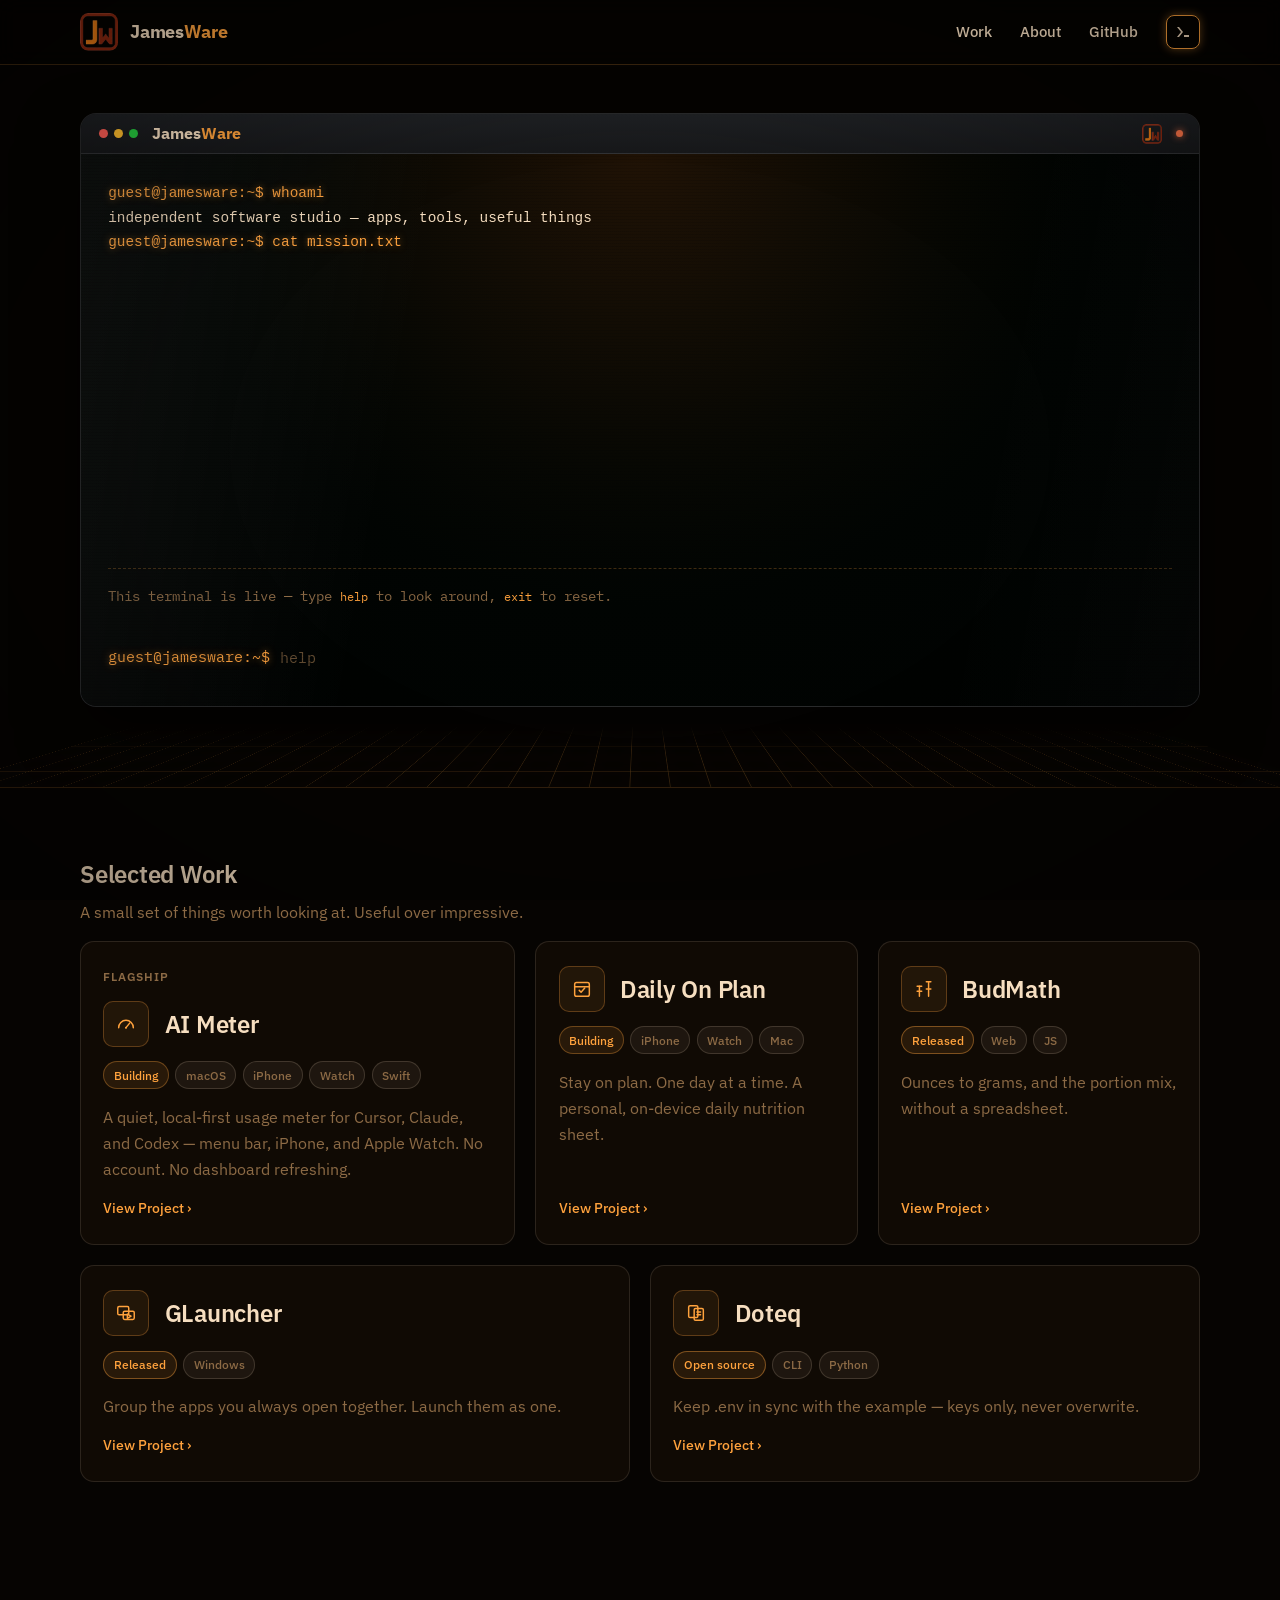
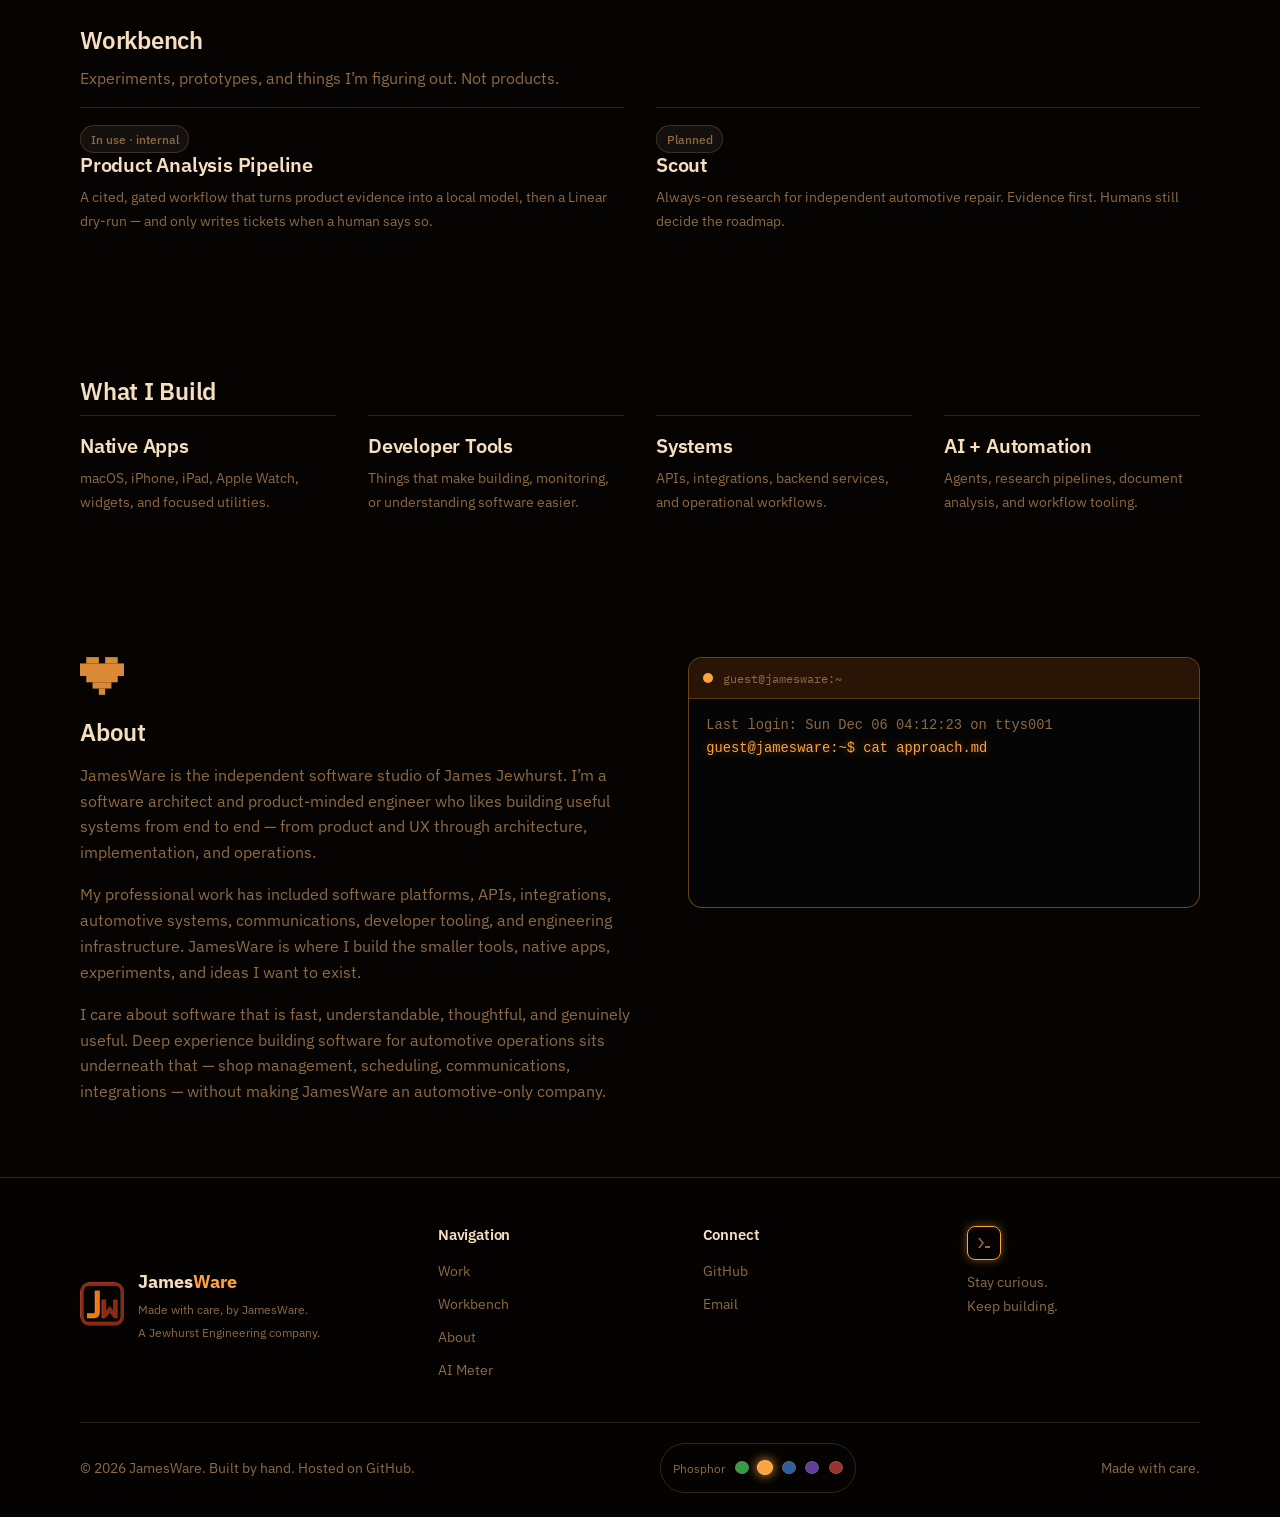
==== index.html @ 9ad5e679 "redesign" ====
<!DOCTYPE html>
<html lang="en" data-theme="green" data-asset-root="">
  <head>
    <meta charset="utf-8" />
    <meta name="viewport" content="width=device-width, initial-scale=1" />
    <title>JamesWare — Independent software. Apps, tools, and useful things.</title>
    <meta
      name="description"
      content="JamesWare is an independent software studio for native apps, developer tools, experiments, and software that solves real problems."
    />
    <script>
      (function () {
        var themes = ["green", "orange", "blue", "purple", "red"];
        var last = null;
        try {
          last = localStorage.getItem("jamesware-theme");
        } catch (e) {}
        var pool = themes.filter(function (name) {
          return name !== last;
        });
        var theme = pool[Math.floor(Math.random() * pool.length)];
        document.documentElement.setAttribute("data-theme", theme);
        try {
          localStorage.setItem("jamesware-theme", theme);
        } catch (e) {}
        window.jwSetLogos = function () {
          var activeTheme = document.documentElement.getAttribute("data-theme") || "green";
          var root = document.documentElement.getAttribute("data-asset-root") || "";
          if (root && root.charAt(root.length - 1) !== "/") root += "/";
          document.querySelectorAll("[data-logo]").forEach(function (el) {
            var src =
              root +
              "assets/brand/jamesware-" +
              el.getAttribute("data-logo") +
              "-" +
              activeTheme +
              ".png";
            el.querySelectorAll("img").forEach(function (img) {
              if (!img.dataset.fallbackBound) {
                img.dataset.fallbackBound = "true";
                img.addEventListener("error", function () {
                  img.style.visibility = "hidden";
                });
                img.addEventListener("load", function () {
                  img.style.visibility = "visible";
                });
              }
              if (!img.getAttribute("src")) img.src = src;
            });
          });
        };
      })();
    </script>
    <link rel="icon" href="favicon.svg" type="image/svg+xml" />
    <link rel="preconnect" href="https://fonts.googleapis.com" />
    <link rel="preconnect" href="https://fonts.gstatic.com" crossorigin />
    <link
      href="https://fonts.googleapis.com/css2?family=IBM+Plex+Sans:wght@400;500;600;700&family=IBM+Plex+Mono:wght@400;500;600&family=VT323&display=swap"
      rel="stylesheet"
    />
    <link rel="stylesheet" href="assets/styles.css" />
  </head>
  <body>
    <div class="vignette" aria-hidden="true"></div>

    <a class="skip" href="#main">Skip to content</a>

    <header class="site-header">
      <div class="wrap">
        <a class="brand" href="#top">
          <span class="logo-swap logo-swap--square" data-logo="square">
            <img class="logo-swap__a" alt="JamesWare" width="40" height="40" />
            <img class="logo-swap__b" alt="" width="40" height="40" />
          </span>
          <span class="wordmark">James<span class="accent">Ware</span></span>
        </a>
        <nav class="nav" aria-label="Primary">
          <a href="#projects">Work</a>
          <a href="#about">About</a>
          <!-- EDIT ME: replace with the real JamesWare GitHub org or user -->
          <a href="https://github.com/JewhurstEngineering">GitHub</a>
          <a class="prompt-btn" href="#projects" aria-label="Open work">
            <svg width="16" height="16" viewBox="0 0 16 16" fill="currentColor" aria-hidden="true">
              <path d="M2 3h2l4 5-4 5H2l4-5-4-5zm7 8h5v2H9v-2z" />
            </svg>
          </a>
        </nav>
      </div>
    </header>
    <script>
      jwSetLogos();
    </script>

    <main id="main">
      <section class="hero" id="top">
        <div class="floor-grid" aria-hidden="true"></div>
        <div class="wrap">
          <div class="shell" aria-label="JamesWare terminal">
            <div class="shell__bar">
              <span class="shell__dots" aria-hidden="true"></span>
              <h1 class="shell__title">James<span class="accent">Ware</span></h1>
              <span class="logo-swap logo-swap--bar" data-logo="square">
                <img class="logo-swap__a" alt="" width="20" height="20" />
                <img class="logo-swap__b" alt="" width="20" height="20" />
              </span>
              <span class="shell__led" aria-hidden="true"></span>
            </div>
            <div class="shell__screen">
              <div class="shell__intro" id="hero-intro">
                <pre class="shell__term" id="hero-term"><span class="term-line term-line--cmd">guest@jamesware:~$ whoami</span>
<span class="term-line term-line--out">independent software studio — apps, tools, useful things</span>
<span class="term-line term-line--cmd">guest@jamesware:~$ cat mission.txt</span>
<span class="term-line term-line--out">Useful over impressive. Ship the small thing that works.</span>
<span class="term-line term-line--cmd">guest@jamesware:~$ ls</span></pre>
                <div class="shell__ls" id="hero-ls">
                  <a class="shell__row" href="ai-meter/index.html">
                    <span class="shell__perm">drwxr-xr-x</span>
                    <span class="shell__name">ai-meter/</span>
                    <span class="shell__desc">local-first usage meter</span>
                  </a>
                  <a class="shell__row" href="daily-on-plan/index.html">
                    <span class="shell__perm">drwxr-xr-x</span>
                    <span class="shell__name">daily-on-plan/</span>
                    <span class="shell__desc">on-device nutrition sheet</span>
                  </a>
                  <a class="shell__row" href="budmath/index.html">
                    <span class="shell__perm">drwxr-xr-x</span>
                    <span class="shell__name">budmath/</span>
                    <span class="shell__desc">ounces to grams, portions</span>
                  </a>
                  <a class="shell__row" href="glauncher/index.html">
                    <span class="shell__perm">drwxr-xr-x</span>
                    <span class="shell__name">glauncher/</span>
                    <span class="shell__desc">windows group launcher</span>
                  </a>
                  <a class="shell__row" href="doteq/index.html">
                    <span class="shell__perm">drwxr-xr-x</span>
                    <span class="shell__name">doteq/</span>
                    <span class="shell__desc">.env sync for local dev</span>
                  </a>
                  <a class="shell__row" href="#about">
                    <span class="shell__perm">-rw-r--r--</span>
                    <span class="shell__name">about.md</span>
                    <span class="shell__desc">more about jamesware</span>
                  </a>
                  <!-- EDIT ME: real GitHub URL -->
                  <a class="shell__row" href="https://github.com/JewhurstEngineering">
                    <span class="shell__perm">lrwxrwxrwx</span>
                    <span class="shell__name">github</span>
                    <span class="shell__desc">source, follow along</span>
                  </a>
                </div>
              </div>
              <div class="shell__console" id="hero-console">
                <p class="shell__hint" id="hero-hint">
                  This terminal is live — type <code>help</code> to look around, <code>exit</code> to reset.
                </p>
                <div class="shell__output" id="hero-output" aria-live="polite"></div>
                <form class="shell__input-row" id="hero-form">
                  <label class="shell__prompt-tag" for="hero-input">guest@jamesware:~$</label>
                  <input
                    class="shell__input"
                    id="hero-input"
                    type="text"
                    autocomplete="off"
                    autocapitalize="off"
                    autocorrect="off"
                    spellcheck="false"
                    placeholder="help"
                    aria-label="JamesWare terminal command input"
                  />
                </form>
              </div>
            </div>
          </div>
        </div>
      </section>
      <script>
        jwSetLogos();
      </script>

      <section class="section" id="projects">
        <div class="wrap">
          <div class="section-head">
            <h2>Selected Work</h2>
          </div>
          <p class="lede">A small set of things worth looking at. Useful over impressive.</p>
          <div class="project-grid project-grid--featured">
            <article class="card card--flagship" data-path="~/work/ai-meter">
              <p class="card-kicker">Flagship</p>
              <div class="card-head">
                <div class="card-icon" aria-hidden="true">
                  <svg viewBox="0 0 24 24">
                    <path d="M4 16a8 8 0 1 1 16 0" />
                    <path d="M12 16l4-5" />
                    <circle cx="12" cy="16" r="1.1" fill="currentColor" />
                  </svg>
                </div>
                <h3>AI Meter</h3>
              </div>
              <div class="card-meta">
                <span class="status status--building">Building</span>
                <span class="badge">macOS</span>
                <span class="badge">iPhone</span>
                <span class="badge">Watch</span>
                <span class="badge">Swift</span>
              </div>
              <p>
                A quiet, local-first usage meter for Cursor, Claude, and Codex — menu bar, iPhone,
                and Apple Watch. No account. No dashboard refreshing.
              </p>
              <a class="more" href="ai-meter/index.html">View Project <span aria-hidden="true">›</span></a>
            </article>
            <article class="card" data-path="~/work/daily-on-plan">
              <div class="card-head">
                <div class="card-icon" aria-hidden="true">
                  <svg viewBox="0 0 24 24">
                    <rect x="4" y="5" width="16" height="15" rx="2" />
                    <path d="M4 9.5h16" />
                    <path d="M9 13.5l2 2 4-4.5" />
                  </svg>
                </div>
                <h3>Daily On Plan</h3>
              </div>
              <div class="card-meta">
                <span class="status status--building">Building</span>
                <span class="badge">iPhone</span>
                <span class="badge">Watch</span>
                <span class="badge">Mac</span>
              </div>
              <p>Stay on plan. One day at a time. A personal, on-device daily nutrition sheet.</p>
              <a class="more" href="daily-on-plan/index.html">View Project <span aria-hidden="true">›</span></a>
            </article>
            <article class="card" data-path="~/work/budmath">
              <div class="card-head">
                <div class="card-icon" aria-hidden="true">
                  <svg viewBox="0 0 24 24">
                    <path d="M7 20V9M17 20V4" />
                    <path d="M4.5 9h5M14.5 4h5" />
                    <path d="M4.5 14.5h5M14.5 12h5" />
                  </svg>
                </div>
                <h3>BudMath</h3>
              </div>
              <div class="card-meta">
                <span class="status status--released">Released</span>
                <span class="badge">Web</span>
                <span class="badge">JS</span>
              </div>
              <p>Ounces to grams, and the portion mix, without a spreadsheet.</p>
              <a class="more" href="budmath/index.html">View Project <span aria-hidden="true">›</span></a>
            </article>
          </div>
          <div class="project-grid project-grid--support">
            <article class="card" data-path="~/work/glauncher">
              <div class="card-head">
                <div class="card-icon" aria-hidden="true">
                  <svg viewBox="0 0 24 24">
                    <rect x="3" y="5" width="12" height="9" rx="1.5" />
                    <rect x="9" y="10" width="12" height="9" rx="1.5" />
                    <path d="M13.5 13.2l4 2.3-4 2.3z" />
                  </svg>
                </div>
                <h3>GLauncher</h3>
              </div>
              <div class="card-meta">
                <span class="status status--released">Released</span>
                <span class="badge">Windows</span>
              </div>
              <p>Group the apps you always open together. Launch them as one.</p>
              <a class="more" href="glauncher/index.html">View Project <span aria-hidden="true">›</span></a>
            </article>
            <article class="card" data-path="~/work/doteq">
              <div class="card-head">
                <div class="card-icon" aria-hidden="true">
                  <svg viewBox="0 0 24 24">
                    <rect x="4" y="4" width="10" height="13" rx="1.5" />
                    <rect x="10" y="7" width="10" height="13" rx="1.5" />
                    <path d="M13 11h4M13 14h4" />
                  </svg>
                </div>
                <h3>Doteq</h3>
              </div>
              <div class="card-meta">
                <span class="status status--opensource">Open source</span>
                <span class="badge">CLI</span>
                <span class="badge">Python</span>
              </div>
              <p>Keep .env in sync with the example — keys only, never overwrite.</p>
              <a class="more" href="doteq/index.html">View Project <span aria-hidden="true">›</span></a>
            </article>
          </div>
        </div>
      </section>

      <section class="section" id="workbench">
        <div class="wrap">
          <div class="section-head">
            <h2>Workbench</h2>
          </div>
          <p class="lede">Experiments, prototypes, and things I’m figuring out. Not products.</p>
          <div class="workbench-grid">
            <article class="quiet-card">
              <div class="card-meta">
                <span class="status status--internal">In use · internal</span>
              </div>
              <h3>Product Analysis Pipeline</h3>
              <p>
                A cited, gated workflow that turns product evidence into a local model, then a
                Linear dry-run — and only writes tickets when a human says so.
              </p>
            </article>
            <article class="quiet-card">
              <div class="card-meta">
                <span class="status status--planned">Planned</span>
              </div>
              <h3>Scout</h3>
              <p>
                Always-on research for independent automotive repair. Evidence first. Humans still
                decide the roadmap.
              </p>
            </article>
          </div>
        </div>
      </section>

      <section class="section" id="build">
        <div class="wrap">
          <div class="section-head">
            <h2>What I Build</h2>
          </div>
          <div class="build-grid">
            <article class="quiet-card">
              <h3>Native Apps</h3>
              <p>macOS, iPhone, iPad, Apple Watch, widgets, and focused utilities.</p>
            </article>
            <article class="quiet-card">
              <h3>Developer Tools</h3>
              <p>Things that make building, monitoring, or understanding software easier.</p>
            </article>
            <article class="quiet-card">
              <h3>Systems</h3>
              <p>APIs, integrations, backend services, and operational workflows.</p>
            </article>
            <article class="quiet-card">
              <h3>AI + Automation</h3>
              <p>Agents, research pipelines, document analysis, and workflow tooling.</p>
            </article>
          </div>
        </div>
      </section>

      <section class="section" id="about">
        <div class="wrap about-block">
          <div class="about-prose">
            <div class="pixel-heart" aria-hidden="true">
              <svg viewBox="0 0 7 6">
                <rect x="1" y="0" width="2" height="1" />
                <rect x="4" y="0" width="2" height="1" />
                <rect x="0" y="1" width="7" height="2" />
                <rect x="1" y="3" width="5" height="1" />
                <rect x="2" y="4" width="3" height="1" />
                <rect x="3" y="5" width="1" height="1" />
              </svg>
            </div>
            <h2>About</h2>
            <p>
              JamesWare is the independent software studio of James Jewhurst. I’m a software
              architect and product-minded engineer who likes building useful systems from end to
              end — from product and UX through architecture, implementation, and operations.
            </p>
            <p>
              My professional work has included software platforms, APIs, integrations, automotive
              systems, communications, developer tooling, and engineering infrastructure. JamesWare
              is where I build the smaller tools, native apps, experiments, and ideas I want to
              exist.
            </p>
            <p>
              I care about software that is fast, understandable, thoughtful, and genuinely useful.
              Deep experience building software for automotive operations sits underneath that —
              shop management, scheduling, communications, integrations — without making JamesWare
              an automotive-only company.
            </p>
          </div>
          <div class="term-window" aria-label="JamesWare terminal">
            <div class="term-window__bar">
              <span class="term-dot" aria-hidden="true"></span>
              <span>guest@jamesware:~</span>
            </div>
            <pre id="care-term">$ cat approach.md
Useful over impressive.
Ship the small thing that works.
$ background
Software architecture, automotive
systems, developer tooling, APIs.
$ </pre>
          </div>
        </div>
      </section>
    </main>

    <footer class="site-footer" id="contact">
      <div class="wrap">
        <div class="footer-grid">
          <div class="footer-brand">
            <span class="logo-swap logo-swap--footer" data-logo="square">
              <img class="logo-swap__a" alt="JamesWare" width="48" height="48" />
              <img class="logo-swap__b" alt="" width="48" height="48" />
            </span>
            <script>
              jwSetLogos();
            </script>
            <div>
              <p class="footer-wordmark">James<span class="accent">Ware</span></p>
              <p class="footer-tagline">Made with care, by JamesWare.</p>
              <p class="footer-tagline">A Jewhurst Engineering company.</p>
            </div>
          </div>
          <div>
            <h3>Navigation</h3>
            <ul>
              <li><a href="#projects">Work</a></li>
              <li><a href="#workbench">Workbench</a></li>
              <li><a href="#about">About</a></li>
              <li><a href="ai-meter/index.html">AI Meter</a></li>
            </ul>
          </div>
          <div>
            <h3>Connect</h3>
            <!-- EDIT ME: replace GitHub and email with your real links -->
            <ul>
              <li><a href="https://github.com/JewhurstEngineering">GitHub</a></li>
              <li><a href="mailto:hello@jamesware.dev">Email</a></li>
            </ul>
          </div>
          <div class="stay">
            <a class="prompt-btn" href="#top" aria-label="Back to top">
              <svg width="16" height="16" viewBox="0 0 16 16" fill="currentColor" aria-hidden="true">
                <path d="M2 3h2l4 5-4 5H2l4-5-4-5zm7 8h5v2H9v-2z" />
              </svg>
            </a>
            <p>Stay curious.<br />Keep building.</p>
          </div>
        </div>

        <div class="footer-base">
          <p>© 2026 JamesWare. Built by hand. Hosted on GitHub.</p>
          <div class="theme-switcher" role="group" aria-label="Color theme">
            <span>Phosphor</span>
            <button class="dot" type="button" data-theme-pick="green" aria-label="Green phosphor" aria-pressed="false"></button>
            <button class="dot" type="button" data-theme-pick="orange" aria-label="Amber phosphor" aria-pressed="false"></button>
            <button class="dot" type="button" data-theme-pick="blue" aria-label="Blue phosphor" aria-pressed="false"></button>
            <button class="dot" type="button" data-theme-pick="purple" aria-label="Purple phosphor" aria-pressed="false"></button>
            <button class="dot" type="button" data-theme-pick="red" aria-label="Red phosphor" aria-pressed="false"></button>
          </div>
          <p>Made with care.</p>
        </div>
      </div>
    </footer>

    <script src="assets/theme.js"></script>
  </body>
</html>
---- assets/styles.css ----
@property --phosphor {
  syntax: "<color>";
  inherits: true;
  initial-value: #5cff7a;
}

@property --phosphor-dim {
  syntax: "<color>";
  inherits: true;
  initial-value: #0c2410;
}

@property --bg {
  syntax: "<color>";
  inherits: true;
  initial-value: #030603;
}

@property --ink {
  syntax: "<color>";
  inherits: true;
  initial-value: #cff6d6;
}

@property --muted {
  syntax: "<color>";
  inherits: true;
  initial-value: #5c8a66;
}

@property --panel {
  syntax: "<color>";
  inherits: true;
  initial-value: #061109;
}

:root,
:root[data-theme="green"] {
  --phosphor: #5cff7a;
  --phosphor-dim: #0c2410;
  --bg: #030603;
  --ink: #cff6d6;
  --muted: #5c8a66;
  --panel: #061109;
  --glow: color-mix(in srgb, var(--phosphor) 45%, transparent);
  --phosphor-soft: color-mix(in srgb, var(--phosphor) 58%, white);
  --glow-strong: color-mix(in srgb, var(--phosphor) 50%, transparent);
}

:root[data-theme="orange"] {
  --phosphor: #ffa23d;
  --phosphor-dim: #3a1d08;
  --bg: #060402;
  --ink: #f6dec0;
  --muted: #8c6a45;
  --panel: #120b04;
}

:root[data-theme="blue"] {
  --phosphor: #4d9cff;
  --phosphor-dim: #0b1b3a;
  --bg: #020409;
  --ink: #cfe0fa;
  --muted: #5b7099;
  --panel: #060e1c;
}

:root[data-theme="purple"] {
  --phosphor: #a366ff;
  --phosphor-dim: #260c3a;
  --bg: #050208;
  --ink: #e4d4fa;
  --muted: #7c6699;
  --panel: #0e051a;
}

:root[data-theme="red"] {
  --phosphor: #ff5252;
  --phosphor-dim: #3a0c0c;
  --bg: #060202;
  --ink: #f8d6d6;
  --muted: #996060;
  --panel: #170707;
}

html.theme-ready {
  transition:
    --phosphor 3s ease,
    --phosphor-dim 3s ease,
    --bg 3s ease,
    --ink 3s ease,
    --muted 3s ease,
    --panel 3s ease;
}

*,
*::before,
*::after {
  box-sizing: border-box;
}

html {
  background: var(--bg);
  color: var(--ink);
  color-scheme: dark;
  scroll-behavior: smooth;
}

body {
  margin: 0;
  min-height: 100vh;
  font-family: "IBM Plex Sans", "Helvetica Neue", Helvetica, Arial, sans-serif;
  font-size: 16px;
  line-height: 1.65;
  background: var(--bg);
  color: var(--ink);
  overflow-x: hidden;
}

img:not([hidden]) {
  max-width: 100%;
  height: auto;
  display: block;
}

figure {
  margin: 0;
}

a {
  color: var(--phosphor);
  text-decoration: none;
}

a:focus-visible,
button:focus-visible {
  outline: 2px solid var(--phosphor);
  outline-offset: 3px;
}

button {
  font: inherit;
  color: inherit;
  background: none;
  border: 0;
  cursor: pointer;
}

h1,
h2,
h3 {
  font-family: "IBM Plex Sans", "Helvetica Neue", Helvetica, Arial, sans-serif;
  font-weight: 600;
  line-height: 1.2;
  letter-spacing: -0.01em;
  margin: 0;
}

.accent {
  color: var(--phosphor);
}

/* Monospace is scoped to genuine terminal/UI-chrome surfaces, not the whole page. */
.shell,
.term-window,
.device__mock {
  font-family: "IBM Plex Mono", ui-monospace, "SFMono-Regular", Menlo, monospace;
}

.skip {
  position: absolute;
  left: 1rem;
  top: -4rem;
  z-index: 10000;
  padding: 0.6rem 0.9rem;
  background: var(--panel);
  border: 1px solid var(--phosphor);
  color: var(--phosphor);
}

.skip:focus {
  top: 1rem;
}

.vignette {
  pointer-events: none;
  position: fixed;
  inset: 0;
  z-index: 9998;
  background: radial-gradient(ellipse at center, transparent 45%, rgba(0, 0, 0, 0.4) 100%);
}

.wrap {
  width: min(1120px, calc(100% - 2.5rem));
  margin-inline: auto;
}

/* ---------- header ---------- */

.site-header {
  position: sticky;
  top: 0;
  z-index: 20;
  backdrop-filter: blur(10px);
  background: color-mix(in srgb, var(--bg) 82%, transparent);
  border-bottom: 1px solid color-mix(in srgb, var(--phosphor) 22%, transparent);
}

.site-header .wrap {
  display: flex;
  align-items: center;
  justify-content: space-between;
  gap: 1.5rem;
  min-height: 64px;
}

.brand {
  display: flex;
  align-items: center;
  gap: 0.75rem;
  color: inherit;
}

.wordmark {
  font-family: "IBM Plex Sans", "Helvetica Neue", Helvetica, Arial, sans-serif;
  font-weight: 700;
  font-size: 1.1rem;
  letter-spacing: -0.01em;
  color: var(--ink);
}

.nav {
  display: flex;
  align-items: center;
  gap: 1.75rem;
}

.nav a {
  color: var(--ink);
  font-size: 0.92rem;
  font-weight: 500;
}

.nav a:hover {
  color: var(--phosphor);
}

.prompt-btn {
  display: grid;
  place-items: center;
  width: 34px;
  height: 34px;
  border: 1px solid var(--phosphor);
  border-radius: 8px;
  color: var(--phosphor);
  box-shadow: 0 0 10px var(--glow);
}

.prompt-btn:hover {
  background: color-mix(in srgb, var(--phosphor) 16%, transparent);
}

/* ---------- logo image swap ---------- */

.logo-swap {
  position: relative;
  display: inline-block;
  overflow: hidden;
  border-radius: 22%;
  line-height: 0;
}

.logo-swap img {
  width: 100%;
  height: 100%;
  object-fit: contain;
  transition: opacity 3s ease;
}

.logo-swap__b {
  position: absolute;
  inset: 0;
  opacity: 0;
}

.logo-swap.is-b .logo-swap__a {
  opacity: 0;
}

.logo-swap.is-b .logo-swap__b {
  opacity: 1;
}

.logo-swap--square {
  width: 38px;
  height: 38px;
}

.logo-swap--bar {
  width: 20px;
  height: 20px;
  flex: none;
}

.logo-swap--footer {
  width: 44px;
  height: 44px;
}

/* ---------- hero shell ---------- */

.hero {
  position: relative;
  isolation: isolate;
  padding: 3rem 0 5rem;
  overflow: hidden;
  border-bottom: 1px solid color-mix(in srgb, var(--phosphor) 18%, transparent);
}

.floor-grid {
  position: absolute;
  left: -12%;
  right: -12%;
  bottom: -4%;
  height: 300px;
  z-index: 0;
  background-image:
    linear-gradient(to right, color-mix(in srgb, var(--phosphor) 55%, transparent) 1px, transparent 1px),
    linear-gradient(to bottom, color-mix(in srgb, var(--phosphor) 55%, transparent) 1px, transparent 1px);
  background-size: 46px 46px;
  transform: perspective(460px) rotateX(62deg);
  transform-origin: center bottom;
  mask-image: linear-gradient(to bottom, transparent, #000 32%, #000 72%, transparent);
  opacity: 0.35;
  pointer-events: none;
  filter: drop-shadow(0 0 12px var(--glow));
}

.hero .wrap {
  position: relative;
  z-index: 2;
}


.shell {
  position: relative;
  border-radius: 16px;
  overflow: hidden;
  border: 1px solid rgba(255, 255, 255, 0.12);
  background: #0b0c0e;
  box-shadow: 0 26px 60px rgba(0, 0, 0, 0.55), inset 0 1px 0 rgba(255, 255, 255, 0.05);
}

.shell__bar {
  display: flex;
  align-items: center;
  gap: 0.9rem;
  padding: 0.6rem 1rem;
  background: linear-gradient(180deg, #1f2124, #17181a);
  border-bottom: 1px solid rgba(255, 255, 255, 0.08);
}

.shell__dots {
  position: relative;
  flex: none;
  width: 39px;
  height: 9px;
  margin-left: 2px;
}

.shell__dots::before {
  content: "";
  position: absolute;
  left: 0;
  top: 0;
  width: 9px;
  height: 9px;
  border-radius: 50%;
  background: #ff5f56;
  box-shadow: 15px 0 0 #ffbd2e, 30px 0 0 #27c93f;
}

.shell__title {
  flex: 1;
  font-family: "IBM Plex Sans", "Helvetica Neue", Helvetica, Arial, sans-serif;
  font-weight: 700;
  font-size: 0.98rem;
  letter-spacing: -0.005em;
  color: var(--ink);
  white-space: nowrap;
  overflow: hidden;
  text-overflow: ellipsis;
}

.shell__led {
  flex: none;
  width: 7px;
  height: 7px;
  border-radius: 50%;
  background: #ff7549;
  box-shadow: 0 0 7px rgba(255, 117, 73, 0.9);
  animation: led-pulse 3.5s ease-in-out infinite;
}

.shell__screen {
  position: relative;
  display: flex;
  flex-direction: column;
  padding: 1.7rem 1.7rem 1.9rem;
  min-height: 34.5rem;
  background: radial-gradient(
    ellipse at 50% 0%,
    color-mix(in srgb, var(--phosphor-dim) 55%, #010602) 0%,
    #010402 58%,
    #000201 100%
  );
  animation: crt-on 0.55s ease-out;
}

.shell__screen::before {
  content: "";
  position: absolute;
  z-index: 2;
  inset: 0;
  pointer-events: none;
  background: linear-gradient(100deg, rgba(255, 255, 255, 0.06), transparent 30%, transparent 78%, rgba(255, 255, 255, 0.02));
}

.shell__screen::after {
  content: "";
  position: absolute;
  z-index: 3;
  inset: 0;
  pointer-events: none;
  opacity: 0.4;
  background: repeating-linear-gradient(
    to bottom,
    transparent 0,
    transparent 2px,
    rgba(0, 0, 0, 0.28) 2px,
    rgba(0, 0, 0, 0.28) 3px
  );
  animation: crt-flicker 8s 1.2s infinite;
}

.shell__term {
  position: relative;
  z-index: 1;
  margin: 0 0 1.2rem;
  min-height: 7.5em;
  color: var(--phosphor);
  font-size: 0.9rem;
  line-height: 1.7;
  white-space: pre-wrap;
}

.shell__term .term-line--cmd {
  color: var(--phosphor);
  text-shadow: 0 0 7px var(--glow-strong);
}

.shell__term .term-line--out {
  color: var(--ink);
}

.shell__term .term-line--muted {
  color: var(--muted);
}

.shell__ls {
  position: relative;
  z-index: 1;
  margin-bottom: 0.4rem;
  transition: opacity 0.4s ease;
}

.shell__row {
  display: grid;
  grid-template-columns: 8.5em 9.5em 1fr;
  gap: 0.75rem;
  align-items: baseline;
  padding: 0.42rem 0.6rem;
  margin: 0 -0.6rem;
  border-radius: 8px;
  font-size: 0.86rem;
  color: var(--ink);
}

.shell__row:hover,
.shell__row:focus-visible {
  background: color-mix(in srgb, var(--phosphor) 12%, transparent);
}

.shell__perm {
  color: var(--muted);
  font-size: 0.78rem;
}

.shell__name {
  color: var(--phosphor);
}

.shell__row:hover .shell__name {
  text-decoration: underline;
  text-underline-offset: 3px;
}

.shell__desc {
  color: var(--muted);
}

.shell__console {
  position: relative;
  z-index: 1;
  flex: 1;
  display: flex;
  flex-direction: column;
  min-height: 0;
  padding-top: 1rem;
  border-top: 1px dashed color-mix(in srgb, var(--phosphor) 24%, transparent);
}

.shell__hint {
  flex: none;
  margin: 0 0 0.7rem;
  color: var(--muted);
  font-size: 0.85rem;
}

.shell__hint code {
  color: var(--phosphor);
}

.shell__output {
  flex: 1;
  min-height: 0;
  display: flex;
  flex-direction: column;
  justify-content: flex-end;
  gap: 0.2rem;
  overflow-y: auto;
  font-size: 0.94rem;
  line-height: 1.75;
}

.shell__output:not(:empty) {
  margin-bottom: 0.8rem;
}

.shell__out-line {
  color: var(--ink);
  white-space: pre-wrap;
}

.shell__out-line--cmd {
  color: var(--phosphor);
  text-shadow: 0 0 7px var(--glow-strong);
}

.shell__out-line--muted {
  color: var(--muted);
}

.shell__out-line--err {
  color: var(--phosphor);
  opacity: 0.7;
}

@keyframes shell-flash {
  0% {
    filter: brightness(2.1);
  }
  100% {
    filter: brightness(1);
  }
}

.shell__output.is-flash {
  animation: shell-flash 0.35s ease-out;
}

.shell__input-row {
  flex: none;
  display: flex;
  align-items: center;
  gap: 0.6rem;
  padding-bottom: 0.3rem;
  border-bottom: 1px solid transparent;
  transition: border-color 0.15s ease;
}

.shell__input-row:focus-within {
  border-bottom-color: color-mix(in srgb, var(--phosphor) 55%, transparent);
}

.shell__prompt-tag {
  flex: none;
  color: var(--phosphor);
  font-size: 0.94rem;
  text-shadow: 0 0 7px var(--glow-strong);
  white-space: nowrap;
}

.shell__input {
  flex: 1;
  min-width: 0;
  border: 0;
  background: none;
  outline: none;
  padding: 0;
  color: var(--ink);
  font-family: "IBM Plex Mono", ui-monospace, monospace;
  font-size: 0.94rem;
  caret-color: var(--phosphor);
}

.shell__input::placeholder {
  color: var(--muted);
  opacity: 0.7;
}

@keyframes crt-on {
  0% {
    filter: brightness(4);
  }
  60% {
    filter: brightness(1.5);
  }
  100% {
    filter: brightness(1);
  }
}

@keyframes crt-flicker {
  0%,
  94%,
  100% {
    opacity: 1;
    filter: none;
  }
  95.5% {
    opacity: 0.94;
  }
  96.5% {
    opacity: 1;
    filter: brightness(1.08);
  }
  97.5% {
    opacity: 0.9;
  }
}

@keyframes led-pulse {
  0%,
  100% {
    opacity: 1;
  }
  50% {
    opacity: 0.5;
  }
}

.term-cursor {
  display: inline-block;
  width: 0.7ch;
  height: 1em;
  margin-left: 1px;
  background: var(--phosphor);
  box-shadow: 0 0 8px var(--glow);
  vertical-align: text-bottom;
  animation: blink 1.05s step-end infinite;
}

@keyframes blink {
  50% {
    opacity: 0;
  }
}

/* ---------- buttons & links ---------- */

.cta-row {
  display: flex;
  flex-wrap: wrap;
  align-items: center;
  gap: 1.6rem;
  margin-top: 0.4rem;
}

.btn {
  display: inline-flex;
  align-items: center;
  gap: 0.5rem;
  padding: 0.7rem 1.3rem;
  border: 1px solid var(--phosphor);
  border-radius: 9px;
  background: var(--phosphor);
  color: var(--bg);
  font-weight: 600;
  font-size: 0.92rem;
  transition: filter 0.15s ease, transform 0.15s ease;
}

.btn:hover {
  filter: brightness(1.08);
  transform: translateY(-1px);
}

.btn--ghost {
  background: transparent;
  color: var(--ink);
  border-color: color-mix(in srgb, var(--ink) 22%, transparent);
}

.btn--ghost:hover {
  filter: none;
  background: color-mix(in srgb, var(--ink) 8%, transparent);
  border-color: color-mix(in srgb, var(--ink) 35%, transparent);
}

.link-arrow {
  color: var(--ink);
  font-size: 0.92rem;
  font-weight: 500;
}

.link-arrow:hover {
  color: var(--phosphor);
}

/* ---------- sections ---------- */

.section {
  padding: 4.5rem 0;
}

.section-head {
  display: flex;
  align-items: center;
  justify-content: space-between;
  gap: 1.25rem;
  margin-bottom: 0.6rem;
}

.section-head h2 {
  color: var(--ink);
  font-size: 1.5rem;
  white-space: nowrap;
}

.section-head a {
  color: var(--muted);
  font-size: 0.9rem;
  font-weight: 500;
  white-space: nowrap;
}

.section-head a:hover {
  color: var(--phosphor);
}

.project-grid {
  display: grid;
  grid-template-columns: repeat(3, 1fr);
  gap: 1.25rem;
}

.card {
  position: relative;
  display: flex;
  flex-direction: column;
  gap: 0.9rem;
  padding: 1.5rem 1.4rem;
  background: color-mix(in srgb, var(--panel) 88%, black);
  border: 1px solid color-mix(in srgb, var(--ink) 12%, transparent);
  border-radius: 14px;
  min-height: 200px;
  transition: transform 0.15s ease, border-color 0.15s ease, box-shadow 0.15s ease;
}

.card:hover {
  transform: translateY(-3px);
  border-color: color-mix(in srgb, var(--phosphor) 40%, transparent);
  box-shadow: 0 12px 28px rgba(0, 0, 0, 0.3);
}

.card-head {
  display: flex;
  align-items: center;
  gap: 0.95rem;
}

.card h3 {
  font-size: 1.5rem;
  color: var(--ink);
}

.card p {
  margin: 0;
  color: var(--muted);
  flex: 1;
}

.card-icon {
  display: grid;
  place-items: center;
  width: 46px;
  height: 46px;
  flex: none;
  border: 1px solid color-mix(in srgb, var(--phosphor) 28%, transparent);
  border-radius: 10px;
  background: color-mix(in srgb, var(--phosphor) 8%, transparent);
  color: var(--phosphor);
}

.card-icon svg {
  width: 22px;
  height: 22px;
  fill: none;
  stroke: currentColor;
  stroke-width: 1.6;
  stroke-linecap: round;
  stroke-linejoin: round;
}

.card-icon svg circle[fill="currentColor"] {
  stroke: none;
}

.card .more {
  font-size: 0.88rem;
  font-weight: 500;
}

.card-meta {
  display: flex;
  flex-wrap: wrap;
  gap: 0.4rem;
}

.status,
.badge {
  display: inline-block;
  padding: 0.2rem 0.6rem;
  border: 1px solid color-mix(in srgb, var(--phosphor) 32%, transparent);
  border-radius: 999px;
  background: color-mix(in srgb, var(--phosphor) 10%, transparent);
  color: var(--phosphor);
  font-weight: 500;
  font-size: 0.74rem;
}

.status--experiment,
.status--internal,
.status--planned {
  color: var(--muted);
  background: color-mix(in srgb, var(--ink) 6%, transparent);
  border-color: color-mix(in srgb, var(--muted) 35%, transparent);
}

.status--released,
.status--opensource {
  color: var(--phosphor);
  border-color: color-mix(in srgb, var(--phosphor) 40%, transparent);
}

.badge {
  color: var(--muted);
  background: color-mix(in srgb, var(--ink) 6%, transparent);
  border-color: color-mix(in srgb, var(--ink) 16%, transparent);
}

.project-grid--featured {
  grid-template-columns: 1.35fr 1fr 1fr;
}

.project-grid--support {
  margin-top: 1.25rem;
  grid-template-columns: 1fr 1fr;
}

.card--flagship {
  min-height: 260px;
}

.card-kicker {
  margin: 0;
  color: var(--phosphor);
  font-weight: 600;
  font-size: 0.78rem;
  letter-spacing: 0.06em;
  text-transform: uppercase;
}

.lede {
  margin: 0 0 1rem;
  color: var(--muted);
  max-width: 66ch;
}

.workbench-grid,
.build-grid {
  display: grid;
  gap: 1.75rem 2rem;
}

.workbench-grid {
  grid-template-columns: 1fr 1fr;
}

.build-grid {
  grid-template-columns: repeat(4, 1fr);
}

.quiet-card {
  padding: 1.1rem 0 0;
  border-top: 1px solid color-mix(in srgb, var(--ink) 14%, transparent);
}

.quiet-card h3 {
  margin: 0 0 0.5rem;
  font-size: 1.25rem;
}

.quiet-card p {
  margin: 0.35rem 0 0;
  color: var(--muted);
  font-size: 0.9rem;
}

.about-block {
  display: grid;
  grid-template-columns: 1.1fr 1fr;
  gap: 2.75rem;
  align-items: start;
}

.about-prose {
  display: grid;
  gap: 1rem;
}

.about-prose p {
  margin: 0;
  color: var(--muted);
  max-width: 60ch;
  font-size: 0.98rem;
}

.about-prose h2 {
  color: var(--ink);
  font-size: 1.5rem;
}

/* ---------- product pages ---------- */

.crumb {
  display: flex;
  flex-wrap: wrap;
  gap: 0.55rem;
  margin: 0 0 1.4rem;
  color: var(--muted);
  font-size: 0.86rem;
}

.crumb a {
  color: var(--muted);
}

.crumb a:hover {
  color: var(--phosphor);
}

.product-hero {
  display: grid;
  grid-template-columns: minmax(0, 1fr) minmax(280px, 0.9fr);
  gap: 2.5rem;
  align-items: center;
  padding: 2.75rem 0 3.5rem;
}

.product-hero h1 {
  margin: 0.35rem 0 0.6rem;
  font-family: "VT323", "IBM Plex Mono", ui-monospace, monospace;
  font-size: clamp(2.6rem, 6vw, 4rem);
}

.product-tagline {
  margin: 0 0 1.1rem;
  color: var(--muted);
  font-size: 1.05rem;
  max-width: 44ch;
}

.badge-row {
  display: flex;
  flex-wrap: wrap;
  gap: 0.4rem;
  margin-bottom: 1.35rem;
}

.product-copy {
  padding: 0 0 4rem;
}

.prose-grid {
  display: grid;
  grid-template-columns: 1fr 1fr 1fr;
  gap: 1.5rem;
  margin-bottom: 2.5rem;
}

.prose-grid h2,
.cap-grid h2,
.get-it h2,
.related h2,
.privacy h2,
.state h2 {
  margin: 0 0 0.7rem;
  color: var(--phosphor);
  font-weight: 600;
  font-size: 0.85rem;
  letter-spacing: 0.08em;
  text-transform: uppercase;
}

.prose-grid p,
.privacy p,
.state p {
  margin: 0;
  color: var(--muted);
}

.cap-grid {
  margin-bottom: 2.5rem;
}

.cap-list {
  display: grid;
  grid-template-columns: 1fr 1fr;
  gap: 0.65rem 1.5rem;
  margin: 0;
  padding: 0;
  list-style: none;
}

.cap-list li {
  position: relative;
  padding-left: 1.1rem;
  color: var(--ink);
  font-size: 0.92rem;
}

.cap-list li::before {
  content: "\203a";
  position: absolute;
  left: 0;
  color: var(--phosphor);
}

.privacy,
.state {
  margin-bottom: 2.25rem;
  padding-left: 1.1rem;
  border-left: 2px solid color-mix(in srgb, var(--phosphor) 35%, transparent);
}

.get-it {
  display: grid;
  gap: 0.85rem;
  margin: 0 0 3rem;
  padding: 1.4rem 1.5rem;
  border: 1px solid color-mix(in srgb, var(--ink) 16%, transparent);
  border-radius: 14px;
}

.get-it .cta-row {
  margin: 0;
}

.btn--disabled,
.btn[aria-disabled="true"] {
  opacity: 0.45;
  pointer-events: none;
}

.note {
  margin: 0;
  color: var(--muted);
  font-size: 0.86rem;
}

.related .project-grid {
  grid-template-columns: 1fr 1fr;
}

.device {
  position: relative;
  border: 1px solid color-mix(in srgb, var(--phosphor) 28%, transparent);
  border-radius: 16px;
  background: color-mix(in srgb, var(--panel) 88%, black);
  overflow: hidden;
  min-height: 280px;
}

.device__photo {
  width: 100%;
  height: 100%;
  object-fit: cover;
}

.device.has-photo .device__mock {
  display: none;
}

.device__mock {
  padding: 1.1rem 1rem 1.2rem;
  font-size: 0.78rem;
  color: var(--phosphor);
}

.device__chrome {
  position: relative;
  display: flex;
  justify-content: space-between;
  align-items: center;
  margin-bottom: 0.85rem;
  padding-left: 34px;
  color: var(--muted);
  letter-spacing: 0.08em;
  text-transform: uppercase;
  font-size: 0.65rem;
}

.device__chrome::before {
  content: "";
  position: absolute;
  left: 0;
  top: 50%;
  width: 7px;
  height: 7px;
  transform: translateY(-50%);
  border-radius: 50%;
  background: #ff5f56;
  box-shadow: 12px 0 0 #ffbd2e, 24px 0 0 #27c93f;
}

.device__panel {
  border: 1px solid color-mix(in srgb, var(--phosphor) 30%, transparent);
  border-radius: 10px;
  padding: 0.75rem 0.8rem;
  background: #050805;
  text-shadow: 0 0 8px var(--glow);
  white-space: pre-wrap;
  min-height: 11rem;
}

.device--phone .device__panel {
  max-width: 220px;
  margin: 0 auto;
  min-height: 16rem;
  border-radius: 10px;
}

.device--phone .ring {
  width: 92px;
  height: 92px;
  margin: 0.6rem auto 0.8rem;
  border: 6px solid color-mix(in srgb, var(--phosphor) 25%, transparent);
  border-top-color: var(--phosphor);
  border-radius: 50%;
}

.shot-caption {
  margin: 0.55rem 0 3rem;
  color: var(--muted);
  font-size: 0.82rem;
}

code {
  font-family: "IBM Plex Mono", ui-monospace, monospace;
  font-size: 0.9em;
  color: var(--phosphor);
}

/* ---------- about terminal ---------- */

.pixel-heart {
  width: 44px;
  height: 38px;
  margin-bottom: 0.4rem;
  color: var(--phosphor);
  opacity: 0.85;
}

.pixel-heart svg {
  width: 100%;
  height: 100%;
  fill: currentColor;
}

.term-window {
  background: #050505;
  border: 1px solid color-mix(in srgb, var(--phosphor) 40%, transparent);
  border-radius: 14px;
  overflow: hidden;
}

.term-window__bar {
  display: flex;
  align-items: center;
  gap: 0.65rem;
  padding: 0.6rem 0.9rem;
  background: color-mix(in srgb, var(--phosphor-dim) 70%, #000);
  border-bottom: 1px solid color-mix(in srgb, var(--phosphor) 22%, transparent);
  font-size: 0.78rem;
  color: var(--muted);
}

.term-dot {
  width: 10px;
  height: 10px;
  border-radius: 50%;
  background: var(--phosphor);
}

.term-window pre {
  margin: 0;
  padding: 1rem 1.1rem 1.2rem;
  min-height: 13rem;
  color: var(--phosphor);
  text-shadow: 0 0 8px var(--glow);
  font-size: 0.86rem;
  white-space: pre-wrap;
}

.term-line--cmd {
  color: var(--phosphor);
}

.term-line--out {
  color: var(--ink);
  text-shadow: none;
}

.term-line--muted {
  color: var(--muted);
  text-shadow: none;
}

/* ---------- footer ---------- */

.site-footer {
  border-top: 1px solid color-mix(in srgb, var(--phosphor) 22%, transparent);
  padding: 3rem 0 1.5rem;
  background: color-mix(in srgb, var(--bg) 70%, black);
}

.footer-grid {
  display: grid;
  grid-template-columns: 1.4fr 1fr 1fr 1fr;
  gap: 2rem;
}

.footer-brand {
  display: flex;
  align-items: center;
  gap: 0.9rem;
}

.footer-wordmark {
  margin: 0;
  font-family: "IBM Plex Sans", "Helvetica Neue", Helvetica, Arial, sans-serif;
  font-weight: 700;
  font-size: 1.15rem;
  color: var(--ink);
}

.footer-tagline {
  margin: 0.15rem 0 0;
  color: var(--muted);
  font-size: 0.78rem;
}

.footer-grid h3 {
  font-size: 0.92rem;
  font-weight: 600;
  color: var(--ink);
  margin-bottom: 0.85rem;
}

.footer-grid ul {
  list-style: none;
  margin: 0;
  padding: 0;
  display: grid;
  gap: 0.4rem;
}

.footer-grid a {
  color: var(--muted);
  font-size: 0.9rem;
}

.footer-grid a:hover {
  color: var(--phosphor);
}

.stay {
  display: grid;
  gap: 0.7rem;
  justify-items: start;
  align-content: start;
}

.stay p {
  margin: 0;
  color: var(--muted);
  font-size: 0.88rem;
}

.footer-base {
  display: flex;
  justify-content: space-between;
  gap: 1rem;
  flex-wrap: wrap;
  margin-top: 2.5rem;
  padding-top: 1.25rem;
  border-top: 1px solid color-mix(in srgb, var(--ink) 12%, transparent);
  color: var(--muted);
  font-size: 0.85rem;
}

.theme-switcher {
  display: flex;
  align-items: center;
  gap: 0.6rem;
  padding: 0.4rem 0.75rem;
  border: 1px solid color-mix(in srgb, var(--ink) 16%, transparent);
  border-radius: 999px;
}

.theme-switcher span {
  font-size: 0.78rem;
  color: var(--muted);
}

.dot {
  width: 13px;
  height: 13px;
  border-radius: 50%;
  border: 1px solid color-mix(in srgb, var(--ink) 35%, transparent);
  opacity: 0.6;
  transition: transform 0.15s ease, box-shadow 0.15s ease, opacity 0.15s ease;
}

.dot.is-active,
.dot:hover {
  opacity: 1;
  transform: scale(1.15);
  box-shadow: 0 0 10px currentColor;
}

.dot[data-theme-pick="green"] {
  background: #5cff7a;
  color: #5cff7a;
}

.dot[data-theme-pick="orange"] {
  background: #ffa23d;
  color: #ffa23d;
}

.dot[data-theme-pick="blue"] {
  background: #4d9cff;
  color: #4d9cff;
}

.dot[data-theme-pick="purple"] {
  background: #a366ff;
  color: #a366ff;
}

.dot[data-theme-pick="red"] {
  background: #ff5252;
  color: #ff5252;
}

/* ---------- responsive ---------- */

@media (max-width: 900px) {
  .about-block,
  .footer-grid,
  .project-grid,
  .project-grid--featured,
  .project-grid--support,
  .workbench-grid,
  .build-grid,
  .product-hero,
  .prose-grid,
  .related .project-grid {
    grid-template-columns: 1fr;
  }

  .cap-list {
    grid-template-columns: 1fr;
  }

  .hero {
    padding-top: 2rem;
  }

  .shell__row {
    grid-template-columns: 1fr;
    gap: 0.1rem;
  }

  .shell__perm {
    display: none;
  }

  .nav {
    gap: 1rem;
  }

  .wordmark {
    display: none;
  }
}

@media (max-width: 640px) {
  .wrap {
    width: min(1120px, calc(100% - 1.5rem));
  }

  .nav a:not(.prompt-btn) {
    display: none;
  }

  .shell__bar {
    padding: 0.55rem 0.8rem;
  }

  .shell__title {
    font-size: 1.05rem;
  }

  .shell__at {
    display: none;
  }

  .shell__screen {
    padding: 1.3rem 1.2rem 1.5rem;
    min-height: 24rem;
  }

  .shell__term {
    font-size: 0.78rem;
  }
}

@media (prefers-reduced-motion: reduce) {
  html {
    scroll-behavior: auto;
  }

  html.theme-ready {
    transition: none;
  }

  .logo-swap img {
    transition: none;
  }

  .shell__screen,
  .shell__screen::after,
  .shell__output.is-flash,
  .shell__ls,
  .term-cursor,
  .led,
  .shell__led,
  .bezel__tag--rec::before {
    animation: none;
    transition: none;
  }

  .scanlines {
    display: none;
  }
}
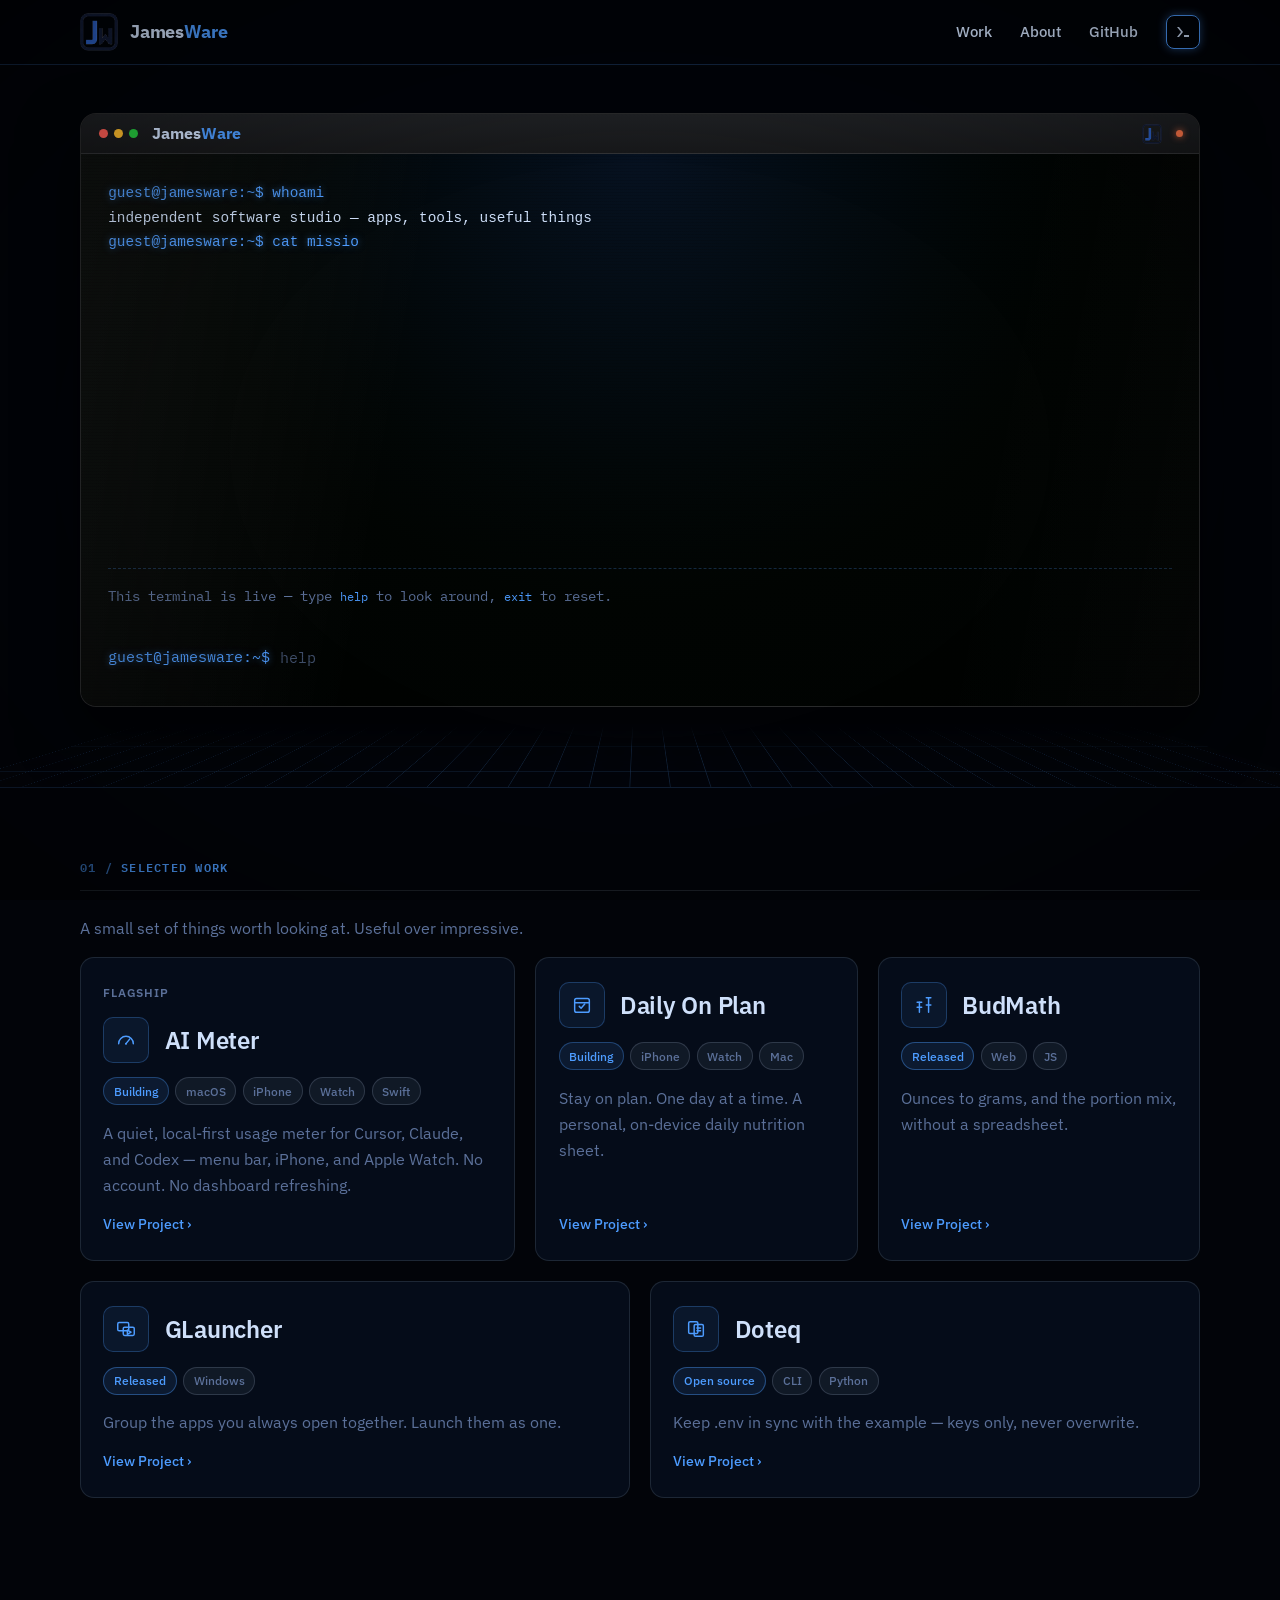
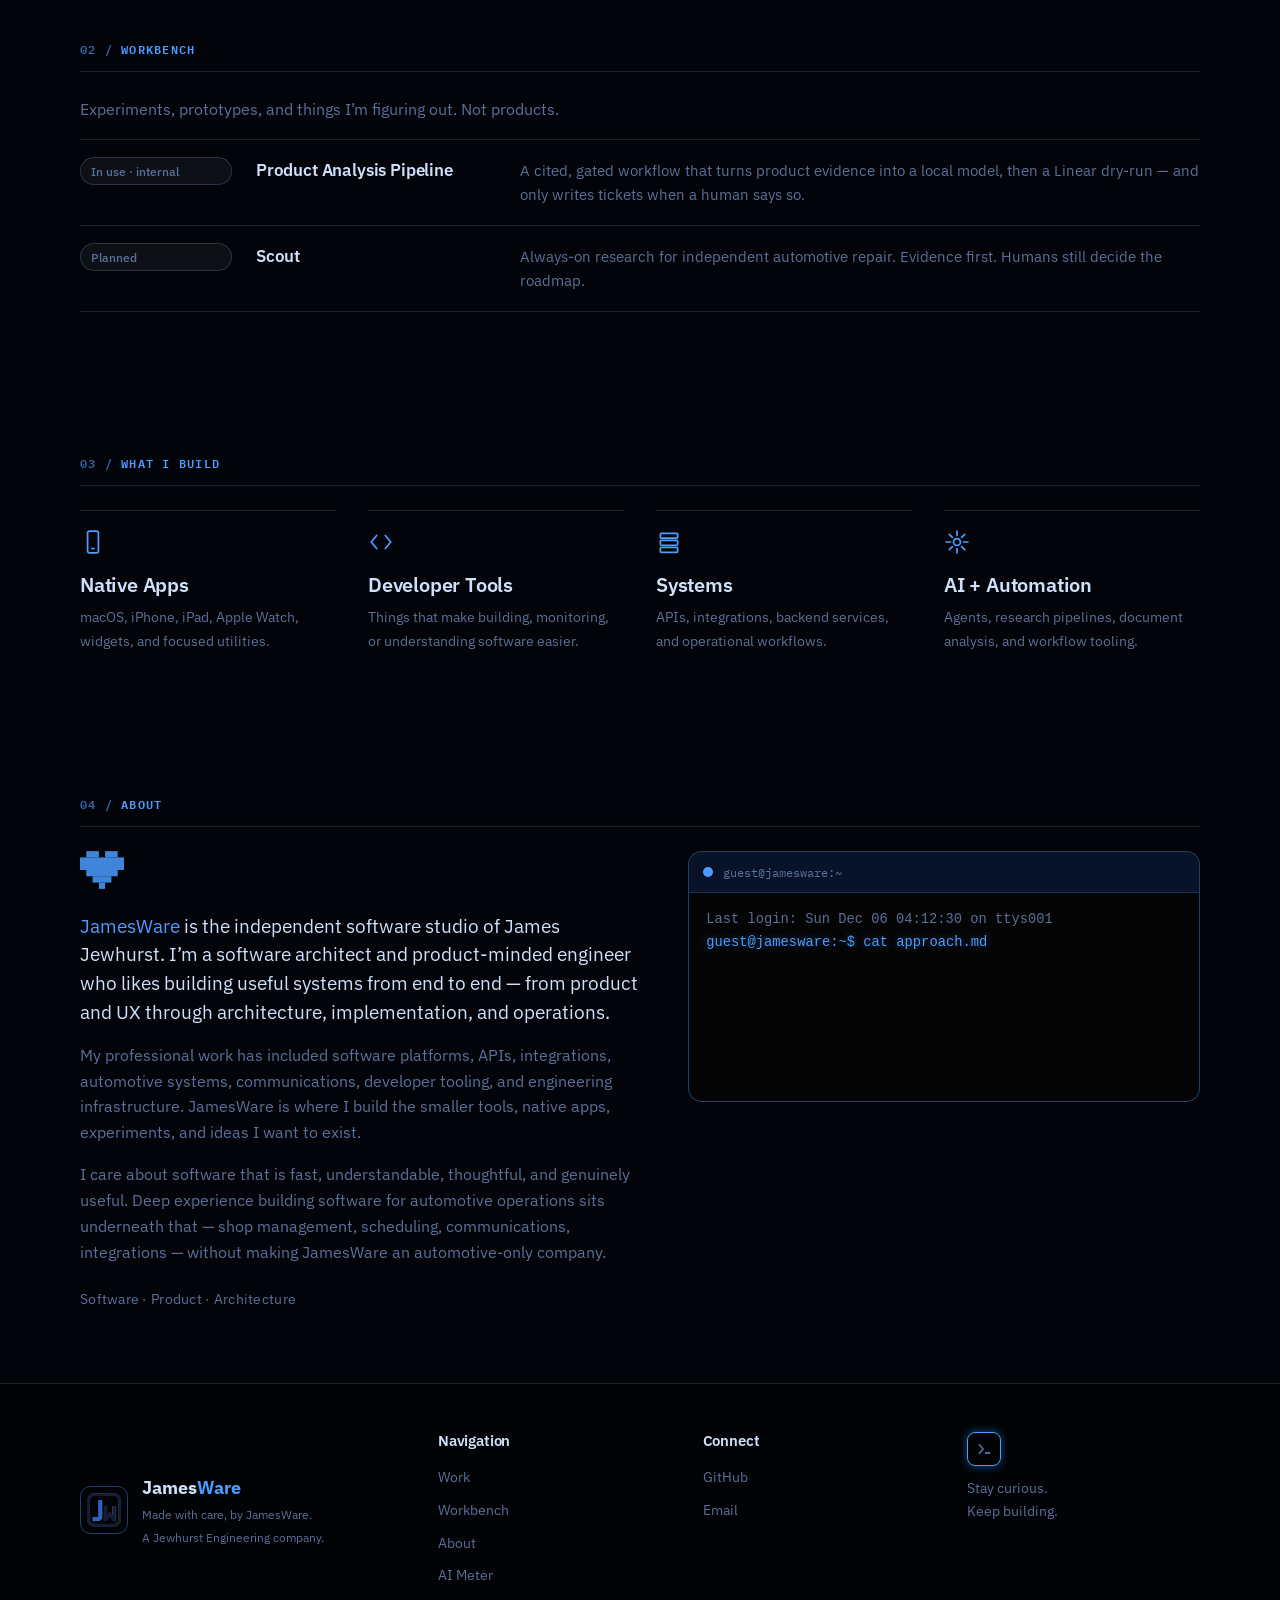
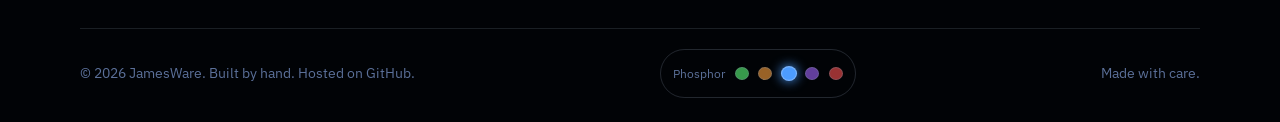
==== commit 9cc0ffc2: "claude changes" ====
--- a/index.html
+++ b/index.html
@@ -299,21 +299,17 @@
             <h2>Workbench</h2>
           </div>
           <p class="lede">Experiments, prototypes, and things I’m figuring out. Not products.</p>
-          <div class="workbench-grid">
-            <article class="quiet-card">
-              <div class="card-meta">
-                <span class="status status--internal">In use · internal</span>
-              </div>
+          <div class="workbench-list">
+            <article class="workbench-row">
+              <span class="status status--internal">In use · internal</span>
               <h3>Product Analysis Pipeline</h3>
               <p>
                 A cited, gated workflow that turns product evidence into a local model, then a
                 Linear dry-run — and only writes tickets when a human says so.
               </p>
             </article>
-            <article class="quiet-card">
-              <div class="card-meta">
-                <span class="status status--planned">Planned</span>
-              </div>
+            <article class="workbench-row">
+              <span class="status status--planned">Planned</span>
               <h3>Scout</h3>
               <p>
                 Always-on research for independent automotive repair. Evidence first. Humans still
@@ -331,18 +327,35 @@
           </div>
           <div class="build-grid">
             <article class="quiet-card">
+              <svg class="build-icon" viewBox="0 0 24 24" aria-hidden="true">
+                <rect x="7" y="2" width="10" height="20" rx="2" />
+                <path d="M11 18h2" />
+              </svg>
               <h3>Native Apps</h3>
               <p>macOS, iPhone, iPad, Apple Watch, widgets, and focused utilities.</p>
             </article>
             <article class="quiet-card">
+              <svg class="build-icon" viewBox="0 0 24 24" aria-hidden="true">
+                <path d="M8 6l-5 6 5 6" />
+                <path d="M16 6l5 6-5 6" />
+              </svg>
               <h3>Developer Tools</h3>
               <p>Things that make building, monitoring, or understanding software easier.</p>
             </article>
             <article class="quiet-card">
+              <svg class="build-icon" viewBox="0 0 24 24" aria-hidden="true">
+                <rect x="4" y="4" width="16" height="4.5" rx="1" />
+                <rect x="4" y="10.5" width="16" height="4.5" rx="1" />
+                <rect x="4" y="17" width="16" height="4.5" rx="1" />
+              </svg>
               <h3>Systems</h3>
               <p>APIs, integrations, backend services, and operational workflows.</p>
             </article>
             <article class="quiet-card">
+              <svg class="build-icon" viewBox="0 0 24 24" aria-hidden="true">
+                <circle cx="12" cy="12" r="3.2" />
+                <path d="M12 2v4M12 18v4M4.9 4.9l2.8 2.8M16.3 16.3l2.8 2.8M2 12h4M18 12h4M4.9 19.1l2.8-2.8M16.3 7.7l2.8-2.8" />
+              </svg>
               <h3>AI + Automation</h3>
               <p>Agents, research pipelines, document analysis, and workflow tooling.</p>
             </article>
@@ -351,49 +364,55 @@
       </section>
 
       <section class="section" id="about">
-        <div class="wrap about-block">
-          <div class="about-prose">
-            <div class="pixel-heart" aria-hidden="true">
-              <svg viewBox="0 0 7 6">
-                <rect x="1" y="0" width="2" height="1" />
-                <rect x="4" y="0" width="2" height="1" />
-                <rect x="0" y="1" width="7" height="2" />
-                <rect x="1" y="3" width="5" height="1" />
-                <rect x="2" y="4" width="3" height="1" />
-                <rect x="3" y="5" width="1" height="1" />
-              </svg>
+        <div class="wrap">
+          <div class="section-head">
+            <h2>About</h2>
+          </div>
+          <div class="about-block">
+            <div class="about-prose">
+              <div class="pixel-heart" aria-hidden="true">
+                <svg viewBox="0 0 7 6">
+                  <rect x="1" y="0" width="2" height="1" />
+                  <rect x="4" y="0" width="2" height="1" />
+                  <rect x="0" y="1" width="7" height="2" />
+                  <rect x="1" y="3" width="5" height="1" />
+                  <rect x="2" y="4" width="3" height="1" />
+                  <rect x="3" y="5" width="1" height="1" />
+                </svg>
+              </div>
+              <p class="about-lede">
+                <span class="accent">JamesWare</span> is the independent software studio of James
+                Jewhurst. I’m a software architect and product-minded engineer who likes building
+                useful systems from end to end — from product and UX through architecture,
+                implementation, and operations.
+              </p>
+              <p>
+                My professional work has included software platforms, APIs, integrations, automotive
+                systems, communications, developer tooling, and engineering infrastructure. JamesWare
+                is where I build the smaller tools, native apps, experiments, and ideas I want to
+                exist.
+              </p>
+              <p>
+                I care about software that is fast, understandable, thoughtful, and genuinely useful.
+                Deep experience building software for automotive operations sits underneath that —
+                shop management, scheduling, communications, integrations — without making JamesWare
+                an automotive-only company.
+              </p>
+              <p class="about-meta">Software · Product · Architecture</p>
             </div>
-            <h2>About</h2>
-            <p>
-              JamesWare is the independent software studio of James Jewhurst. I’m a software
-              architect and product-minded engineer who likes building useful systems from end to
-              end — from product and UX through architecture, implementation, and operations.
-            </p>
-            <p>
-              My professional work has included software platforms, APIs, integrations, automotive
-              systems, communications, developer tooling, and engineering infrastructure. JamesWare
-              is where I build the smaller tools, native apps, experiments, and ideas I want to
-              exist.
-            </p>
-            <p>
-              I care about software that is fast, understandable, thoughtful, and genuinely useful.
-              Deep experience building software for automotive operations sits underneath that —
-              shop management, scheduling, communications, integrations — without making JamesWare
-              an automotive-only company.
-            </p>
-          </div>
-          <div class="term-window" aria-label="JamesWare terminal">
-            <div class="term-window__bar">
-              <span class="term-dot" aria-hidden="true"></span>
-              <span>guest@jamesware:~</span>
-            </div>
-            <pre id="care-term">$ cat approach.md
+            <div class="term-window" aria-label="JamesWare terminal">
+              <div class="term-window__bar">
+                <span class="term-dot" aria-hidden="true"></span>
+                <span>guest@jamesware:~</span>
+              </div>
+              <pre id="care-term">$ cat approach.md
 Useful over impressive.
 Ship the small thing that works.
 $ background
 Software architecture, automotive
 systems, developer tooling, APIs.
 $ </pre>
+            </div>
           </div>
         </div>
       </section>
--- a/assets/styles.css
+++ b/assets/styles.css
@@ -303,8 +303,10 @@
 }
 
 .logo-swap--footer {
-  width: 44px;
-  height: 44px;
+  width: 48px;
+  height: 48px;
+  border: 1px solid color-mix(in srgb, var(--phosphor) 40%, transparent);
+  padding: 6px;
 }
 
 /* ---------- hero shell ---------- */
@@ -734,18 +736,34 @@
   padding: 4.5rem 0;
 }
 
+main {
+  counter-reset: section;
+}
+
 .section-head {
   display: flex;
   align-items: center;
   justify-content: space-between;
   gap: 1.25rem;
-  margin-bottom: 0.6rem;
+  margin-bottom: 1.5rem;
+  padding-bottom: 0.9rem;
+  border-bottom: 1px solid color-mix(in srgb, var(--ink) 12%, transparent);
 }
 
 .section-head h2 {
-  color: var(--ink);
-  font-size: 1.5rem;
+  color: var(--phosphor);
+  font-family: "IBM Plex Mono", ui-monospace, monospace;
+  font-weight: 600;
+  font-size: 0.78rem;
+  letter-spacing: 0.1em;
+  text-transform: uppercase;
   white-space: nowrap;
+}
+
+.section-head h2::before {
+  counter-increment: section;
+  content: counter(section, decimal-leading-zero) " / ";
+  opacity: 0.65;
 }
 
 .section-head a {
@@ -898,23 +916,55 @@
   max-width: 66ch;
 }
 
-.workbench-grid,
 .build-grid {
   display: grid;
   gap: 1.75rem 2rem;
-}
-
-.workbench-grid {
-  grid-template-columns: 1fr 1fr;
-}
-
-.build-grid {
   grid-template-columns: repeat(4, 1fr);
+}
+
+.workbench-list {
+  display: grid;
+}
+
+.workbench-row {
+  display: grid;
+  grid-template-columns: 9.5em 15em 1fr;
+  gap: 1.5rem;
+  align-items: baseline;
+  padding: 1.1rem 0;
+  border-top: 1px solid color-mix(in srgb, var(--ink) 12%, transparent);
+}
+
+.workbench-row:last-child {
+  border-bottom: 1px solid color-mix(in srgb, var(--ink) 12%, transparent);
+}
+
+.workbench-row h3 {
+  font-size: 1.05rem;
+  color: var(--ink);
+}
+
+.workbench-row p {
+  margin: 0;
+  color: var(--muted);
+  font-size: 0.92rem;
 }
 
 .quiet-card {
   padding: 1.1rem 0 0;
   border-top: 1px solid color-mix(in srgb, var(--ink) 14%, transparent);
+}
+
+.build-icon {
+  width: 26px;
+  height: 26px;
+  margin-bottom: 0.7rem;
+  color: var(--phosphor);
+  fill: none;
+  stroke: currentColor;
+  stroke-width: 1.6;
+  stroke-linecap: round;
+  stroke-linejoin: round;
 }
 
 .quiet-card h3 {
@@ -947,9 +997,17 @@
   font-size: 0.98rem;
 }
 
-.about-prose h2 {
-  color: var(--ink);
-  font-size: 1.5rem;
+.about-prose .about-lede {
+  color: var(--ink);
+  font-size: 1.2rem;
+  line-height: 1.5;
+}
+
+.about-prose .about-meta {
+  margin-top: 0.4rem;
+  color: var(--muted);
+  font-size: 0.86rem;
+  letter-spacing: 0.02em;
 }
 
 /* ---------- product pages ---------- */
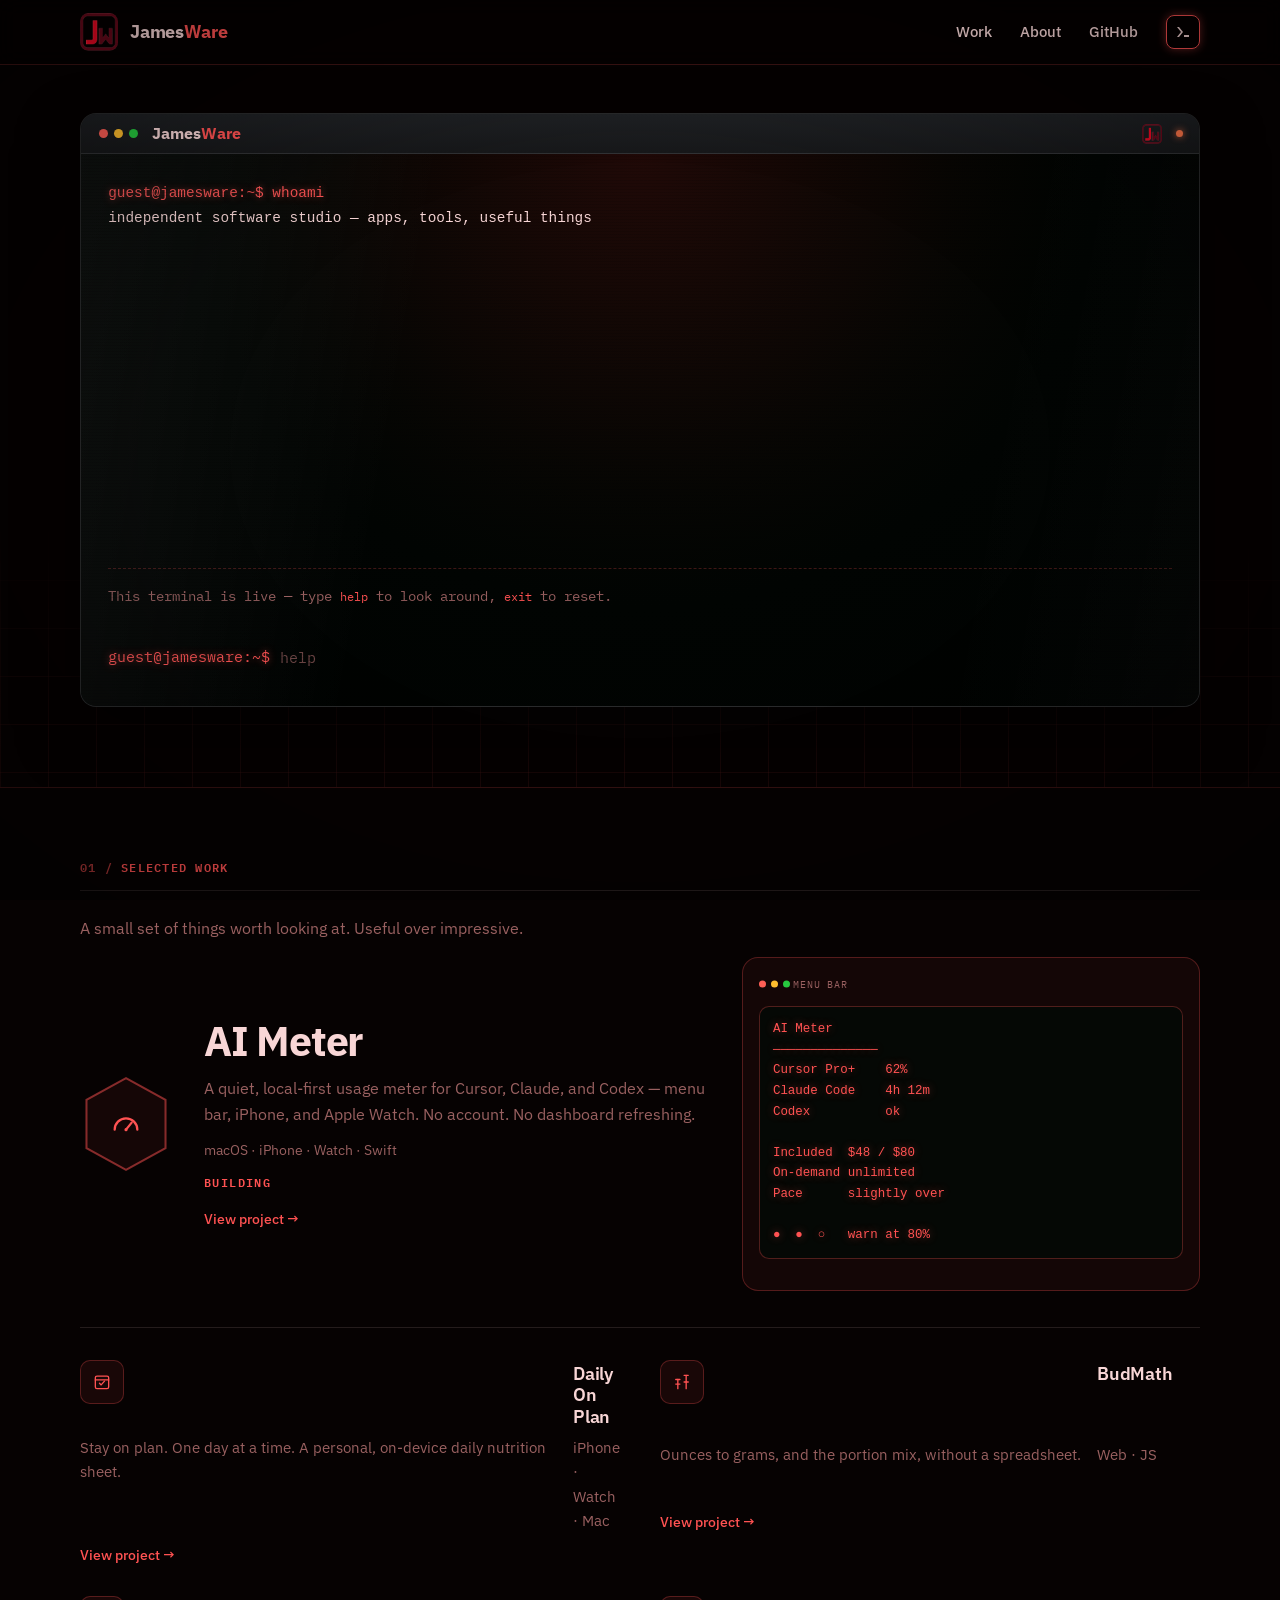
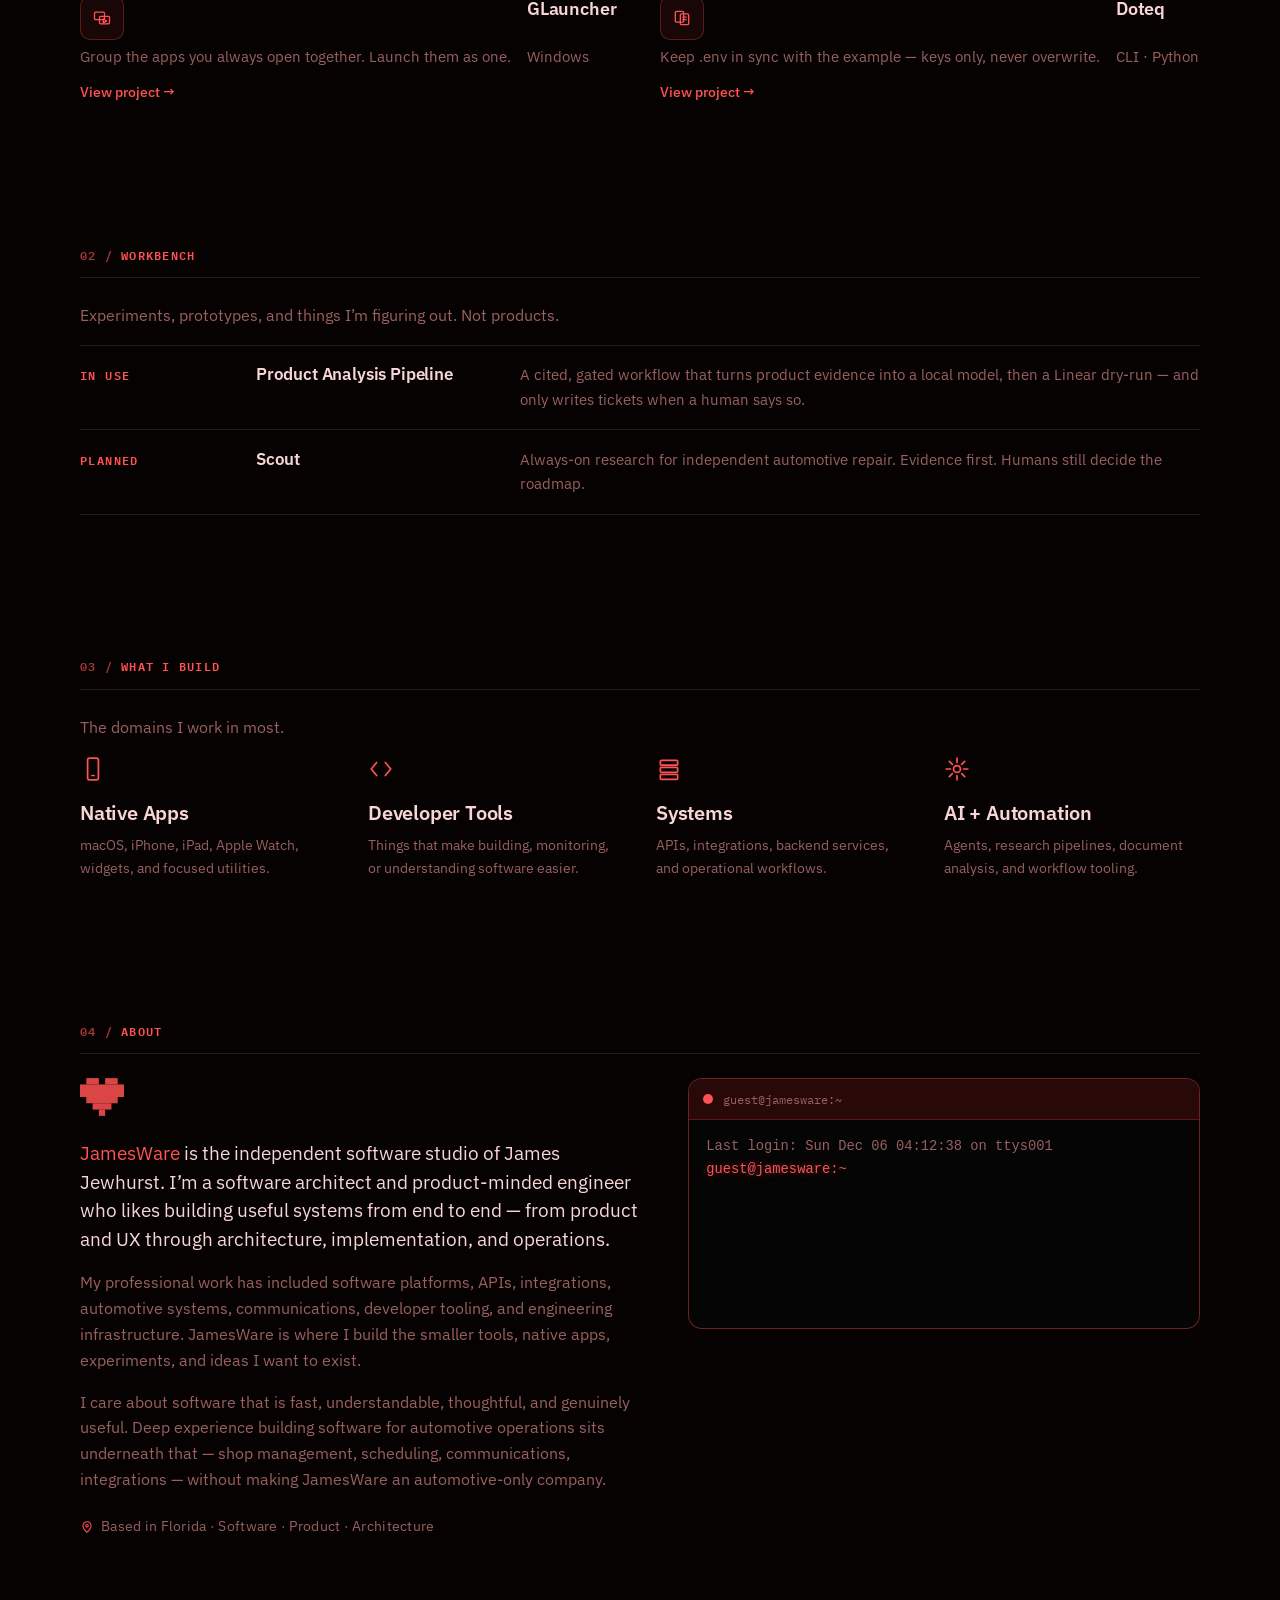
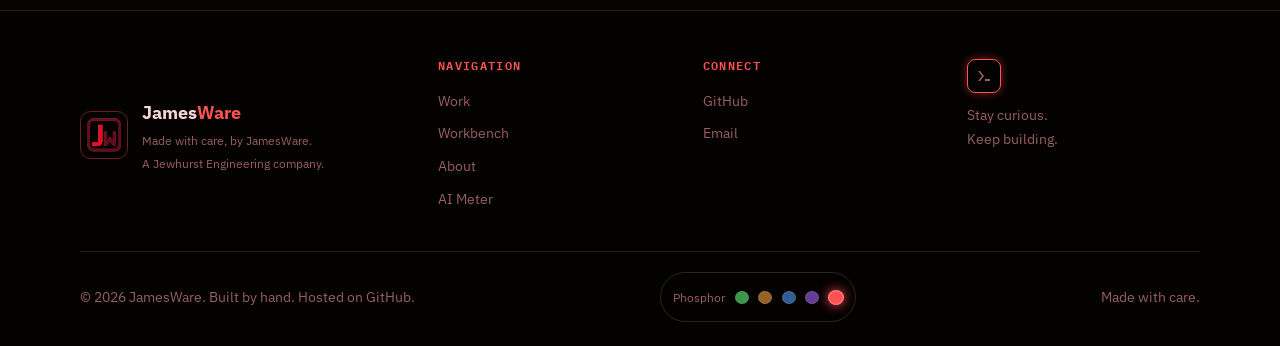
==== commit 834a42bc: "updated body" ====
--- a/index.html
+++ b/index.html
@@ -185,109 +185,107 @@
             <h2>Selected Work</h2>
           </div>
           <p class="lede">A small set of things worth looking at. Useful over impressive.</p>
-          <div class="project-grid project-grid--featured">
-            <article class="card card--flagship" data-path="~/work/ai-meter">
-              <p class="card-kicker">Flagship</p>
-              <div class="card-head">
-                <div class="card-icon" aria-hidden="true">
-                  <svg viewBox="0 0 24 24">
-                    <path d="M4 16a8 8 0 1 1 16 0" />
-                    <path d="M12 16l4-5" />
-                    <circle cx="12" cy="16" r="1.1" fill="currentColor" />
-                  </svg>
-                </div>
-                <h3>AI Meter</h3>
-              </div>
-              <div class="card-meta">
-                <span class="status status--building">Building</span>
-                <span class="badge">macOS</span>
-                <span class="badge">iPhone</span>
-                <span class="badge">Watch</span>
-                <span class="badge">Swift</span>
-              </div>
+          <article class="flagship">
+            <div class="hex-icon" aria-hidden="true">
+              <svg class="hex-icon__shape" viewBox="0 0 72 80">
+                <polygon points="36,4 67,21 67,59 36,76 5,59 5,21" />
+              </svg>
+              <svg class="hex-icon__glyph" viewBox="0 0 24 24">
+                <path d="M4 16a8 8 0 1 1 16 0" />
+                <path d="M12 16l4-5" />
+                <circle cx="12" cy="16" r="1.1" fill="currentColor" />
+              </svg>
+            </div>
+            <div class="flagship__copy">
+              <h3>AI Meter</h3>
               <p>
                 A quiet, local-first usage meter for Cursor, Claude, and Codex — menu bar, iPhone,
                 and Apple Watch. No account. No dashboard refreshing.
               </p>
-              <a class="more" href="ai-meter/index.html">View Project <span aria-hidden="true">›</span></a>
-            </article>
-            <article class="card" data-path="~/work/daily-on-plan">
-              <div class="card-head">
-                <div class="card-icon" aria-hidden="true">
-                  <svg viewBox="0 0 24 24">
-                    <rect x="4" y="5" width="16" height="15" rx="2" />
-                    <path d="M4 9.5h16" />
-                    <path d="M9 13.5l2 2 4-4.5" />
-                  </svg>
-                </div>
-                <h3>Daily On Plan</h3>
-              </div>
+              <p class="flagship__meta">macOS · iPhone · Watch · Swift</p>
               <div class="card-meta">
                 <span class="status status--building">Building</span>
-                <span class="badge">iPhone</span>
-                <span class="badge">Watch</span>
-                <span class="badge">Mac</span>
-              </div>
+              </div>
+              <a class="more" href="ai-meter/index.html">View project →</a>
+            </div>
+            <figure class="device">
+              <img
+                class="device__photo"
+                src="assets/products/ai-meter/hero.png"
+                alt="AI Meter menu bar and widgets"
+                hidden
+              />
+              <div class="device__mock" aria-hidden="true">
+                <div class="device__chrome">
+                  <span>menu bar</span>
+                  <span class="led"></span>
+                </div>
+                <pre class="device__panel">AI Meter
+──────────────
+Cursor Pro+    62%
+Claude Code    4h 12m
+Codex          ok
+
+Included  $48 / $80
+On-demand unlimited
+Pace      slightly over
+
+●  ●  ○   warn at 80%</pre>
+              </div>
+            </figure>
+          </article>
+          <div class="work-list">
+            <article class="work-item">
+              <div class="card-icon" aria-hidden="true">
+                <svg viewBox="0 0 24 24">
+                  <rect x="4" y="5" width="16" height="15" rx="2" />
+                  <path d="M4 9.5h16" />
+                  <path d="M9 13.5l2 2 4-4.5" />
+                </svg>
+              </div>
+              <h3>Daily On Plan</h3>
               <p>Stay on plan. One day at a time. A personal, on-device daily nutrition sheet.</p>
-              <a class="more" href="daily-on-plan/index.html">View Project <span aria-hidden="true">›</span></a>
-            </article>
-            <article class="card" data-path="~/work/budmath">
-              <div class="card-head">
-                <div class="card-icon" aria-hidden="true">
-                  <svg viewBox="0 0 24 24">
-                    <path d="M7 20V9M17 20V4" />
-                    <path d="M4.5 9h5M14.5 4h5" />
-                    <path d="M4.5 14.5h5M14.5 12h5" />
-                  </svg>
-                </div>
-                <h3>BudMath</h3>
-              </div>
-              <div class="card-meta">
-                <span class="status status--released">Released</span>
-                <span class="badge">Web</span>
-                <span class="badge">JS</span>
-              </div>
+              <p class="work-item__meta">iPhone · Watch · Mac</p>
+              <a class="more" href="daily-on-plan/index.html">View project →</a>
+            </article>
+            <article class="work-item">
+              <div class="card-icon" aria-hidden="true">
+                <svg viewBox="0 0 24 24">
+                  <path d="M7 20V9M17 20V4" />
+                  <path d="M4.5 9h5M14.5 4h5" />
+                  <path d="M4.5 14.5h5M14.5 12h5" />
+                </svg>
+              </div>
+              <h3>BudMath</h3>
               <p>Ounces to grams, and the portion mix, without a spreadsheet.</p>
-              <a class="more" href="budmath/index.html">View Project <span aria-hidden="true">›</span></a>
-            </article>
-          </div>
-          <div class="project-grid project-grid--support">
-            <article class="card" data-path="~/work/glauncher">
-              <div class="card-head">
-                <div class="card-icon" aria-hidden="true">
-                  <svg viewBox="0 0 24 24">
-                    <rect x="3" y="5" width="12" height="9" rx="1.5" />
-                    <rect x="9" y="10" width="12" height="9" rx="1.5" />
-                    <path d="M13.5 13.2l4 2.3-4 2.3z" />
-                  </svg>
-                </div>
-                <h3>GLauncher</h3>
-              </div>
-              <div class="card-meta">
-                <span class="status status--released">Released</span>
-                <span class="badge">Windows</span>
-              </div>
+              <p class="work-item__meta">Web · JS</p>
+              <a class="more" href="budmath/index.html">View project →</a>
+            </article>
+            <article class="work-item">
+              <div class="card-icon" aria-hidden="true">
+                <svg viewBox="0 0 24 24">
+                  <rect x="3" y="5" width="12" height="9" rx="1.5" />
+                  <rect x="9" y="10" width="12" height="9" rx="1.5" />
+                  <path d="M13.5 13.2l4 2.3-4 2.3z" />
+                </svg>
+              </div>
+              <h3>GLauncher</h3>
               <p>Group the apps you always open together. Launch them as one.</p>
-              <a class="more" href="glauncher/index.html">View Project <span aria-hidden="true">›</span></a>
-            </article>
-            <article class="card" data-path="~/work/doteq">
-              <div class="card-head">
-                <div class="card-icon" aria-hidden="true">
-                  <svg viewBox="0 0 24 24">
-                    <rect x="4" y="4" width="10" height="13" rx="1.5" />
-                    <rect x="10" y="7" width="10" height="13" rx="1.5" />
-                    <path d="M13 11h4M13 14h4" />
-                  </svg>
-                </div>
-                <h3>Doteq</h3>
-              </div>
-              <div class="card-meta">
-                <span class="status status--opensource">Open source</span>
-                <span class="badge">CLI</span>
-                <span class="badge">Python</span>
-              </div>
+              <p class="work-item__meta">Windows</p>
+              <a class="more" href="glauncher/index.html">View project →</a>
+            </article>
+            <article class="work-item">
+              <div class="card-icon" aria-hidden="true">
+                <svg viewBox="0 0 24 24">
+                  <rect x="4" y="4" width="10" height="13" rx="1.5" />
+                  <rect x="10" y="7" width="10" height="13" rx="1.5" />
+                  <path d="M13 11h4M13 14h4" />
+                </svg>
+              </div>
+              <h3>Doteq</h3>
               <p>Keep .env in sync with the example — keys only, never overwrite.</p>
-              <a class="more" href="doteq/index.html">View Project <span aria-hidden="true">›</span></a>
+              <p class="work-item__meta">CLI · Python</p>
+              <a class="more" href="doteq/index.html">View project →</a>
             </article>
           </div>
         </div>
@@ -301,7 +299,7 @@
           <p class="lede">Experiments, prototypes, and things I’m figuring out. Not products.</p>
           <div class="workbench-list">
             <article class="workbench-row">
-              <span class="status status--internal">In use · internal</span>
+              <span class="status status--internal">In use</span>
               <h3>Product Analysis Pipeline</h3>
               <p>
                 A cited, gated workflow that turns product evidence into a local model, then a
@@ -325,6 +323,7 @@
           <div class="section-head">
             <h2>What I Build</h2>
           </div>
+          <p class="lede">The domains I work in most.</p>
           <div class="build-grid">
             <article class="quiet-card">
               <svg class="build-icon" viewBox="0 0 24 24" aria-hidden="true">
@@ -398,7 +397,13 @@
                 shop management, scheduling, communications, integrations — without making JamesWare
                 an automotive-only company.
               </p>
-              <p class="about-meta">Software · Product · Architecture</p>
+              <p class="about-meta">
+                <svg viewBox="0 0 24 24" aria-hidden="true">
+                  <path d="M12 21s7-5.4 7-11a7 7 0 1 0-14 0c0 5.6 7 11 7 11z" />
+                  <circle cx="12" cy="10" r="2.2" />
+                </svg>
+                Based in Florida · Software · Product · Architecture
+              </p>
             </div>
             <div class="term-window" aria-label="JamesWare terminal">
               <div class="term-window__bar">
--- a/assets/styles.css
+++ b/assets/styles.css
@@ -321,21 +321,16 @@
 
 .floor-grid {
   position: absolute;
-  left: -12%;
-  right: -12%;
-  bottom: -4%;
-  height: 300px;
+  inset: auto 0 0;
+  height: 42%;
   z-index: 0;
   background-image:
-    linear-gradient(to right, color-mix(in srgb, var(--phosphor) 55%, transparent) 1px, transparent 1px),
-    linear-gradient(to bottom, color-mix(in srgb, var(--phosphor) 55%, transparent) 1px, transparent 1px);
-  background-size: 46px 46px;
-  transform: perspective(460px) rotateX(62deg);
-  transform-origin: center bottom;
-  mask-image: linear-gradient(to bottom, transparent, #000 32%, #000 72%, transparent);
-  opacity: 0.35;
+    linear-gradient(to right, color-mix(in srgb, var(--phosphor) 35%, transparent) 1px, transparent 1px),
+    linear-gradient(to bottom, color-mix(in srgb, var(--phosphor) 35%, transparent) 1px, transparent 1px);
+  background-size: 48px 48px;
+  mask-image: linear-gradient(to top, #000, transparent 88%);
+  opacity: 0.22;
   pointer-events: none;
-  filter: drop-shadow(0 0 12px var(--glow));
 }
 
 .hero .wrap {
@@ -777,63 +772,31 @@
   color: var(--phosphor);
 }
 
-.project-grid {
-  display: grid;
-  grid-template-columns: repeat(3, 1fr);
-  gap: 1.25rem;
-}
-
-.card {
+.hex-icon {
   position: relative;
-  display: flex;
-  flex-direction: column;
-  gap: 0.9rem;
-  padding: 1.5rem 1.4rem;
-  background: color-mix(in srgb, var(--panel) 88%, black);
-  border: 1px solid color-mix(in srgb, var(--ink) 12%, transparent);
-  border-radius: 14px;
-  min-height: 200px;
-  transition: transform 0.15s ease, border-color 0.15s ease, box-shadow 0.15s ease;
-}
-
-.card:hover {
-  transform: translateY(-3px);
-  border-color: color-mix(in srgb, var(--phosphor) 40%, transparent);
-  box-shadow: 0 12px 28px rgba(0, 0, 0, 0.3);
-}
-
-.card-head {
-  display: flex;
-  align-items: center;
-  gap: 0.95rem;
-}
-
-.card h3 {
-  font-size: 1.5rem;
-  color: var(--ink);
-}
-
-.card p {
-  margin: 0;
-  color: var(--muted);
-  flex: 1;
-}
-
-.card-icon {
-  display: grid;
-  place-items: center;
-  width: 46px;
-  height: 46px;
+  width: 92px;
+  height: 102px;
   flex: none;
-  border: 1px solid color-mix(in srgb, var(--phosphor) 28%, transparent);
-  border-radius: 10px;
-  background: color-mix(in srgb, var(--phosphor) 8%, transparent);
-  color: var(--phosphor);
-}
-
-.card-icon svg {
-  width: 22px;
-  height: 22px;
+  color: var(--phosphor);
+}
+
+.hex-icon__shape {
+  position: absolute;
+  inset: 0;
+  width: 100%;
+  height: 100%;
+  fill: color-mix(in srgb, var(--panel) 92%, black);
+  stroke: color-mix(in srgb, var(--phosphor) 50%, transparent);
+  stroke-width: 1.6;
+}
+
+.hex-icon__glyph {
+  position: relative;
+  z-index: 1;
+  display: block;
+  width: 34px;
+  height: 34px;
+  margin: 34px auto 0;
   fill: none;
   stroke: currentColor;
   stroke-width: 1.6;
@@ -841,11 +804,121 @@
   stroke-linejoin: round;
 }
 
+.hex-icon__glyph circle[fill="currentColor"] {
+  stroke: none;
+}
+
+.flagship {
+  display: grid;
+  grid-template-columns: auto minmax(0, 1.05fr) minmax(240px, 0.95fr);
+  gap: 1.75rem 2rem;
+  align-items: center;
+  padding-bottom: 2.25rem;
+  margin-bottom: 2rem;
+  border-bottom: 1px solid color-mix(in srgb, var(--ink) 12%, transparent);
+}
+
+.flagship__copy h3 {
+  margin: 0 0 0.55rem;
+  font-size: clamp(1.85rem, 4vw, 2.55rem);
+  font-weight: 700;
+  letter-spacing: -0.03em;
+  color: var(--ink);
+}
+
+.flagship__copy p,
+.work-item p {
+  margin: 0 0 0.7rem;
+  color: var(--muted);
+}
+
+.flagship__meta,
+.work-item__meta {
+  margin: 0 0 0.85rem;
+  color: var(--muted);
+  font-size: 0.86rem;
+}
+
+.flagship .card-meta {
+  margin-bottom: 0.85rem;
+}
+
+.flagship .status {
+  padding: 0;
+  border: 0;
+  border-radius: 0;
+  background: none;
+  font-family: "IBM Plex Mono", ui-monospace, monospace;
+  font-size: 0.72rem;
+  font-weight: 600;
+  letter-spacing: 0.12em;
+  text-transform: uppercase;
+}
+
+.flagship .more {
+  display: inline-block;
+}
+
+.work-list {
+  display: grid;
+  grid-template-columns: 1fr 1fr;
+  gap: 1.75rem 2.5rem;
+}
+
+.work-item {
+  display: grid;
+  grid-template-columns: auto 1fr;
+  gap: 0.35rem 1rem;
+  align-items: start;
+}
+
+.work-item .card-icon {
+  grid-row: 1 / -1;
+}
+
+.work-item h3 {
+  margin: 0.15rem 0 0.2rem;
+  font-size: 1.12rem;
+  color: var(--ink);
+}
+
+.work-item p {
+  margin: 0 0 0.35rem;
+  font-size: 0.92rem;
+}
+
+.work-item__meta {
+  margin: 0 0 0.45rem;
+}
+
+.card-icon {
+  display: grid;
+  place-items: center;
+  width: 44px;
+  height: 44px;
+  flex: none;
+  border: 1px solid color-mix(in srgb, var(--phosphor) 28%, transparent);
+  border-radius: 10px;
+  background: color-mix(in srgb, var(--phosphor) 8%, transparent);
+  color: var(--phosphor);
+}
+
+.card-icon svg {
+  width: 20px;
+  height: 20px;
+  fill: none;
+  stroke: currentColor;
+  stroke-width: 1.6;
+  stroke-linecap: round;
+  stroke-linejoin: round;
+}
+
 .card-icon svg circle[fill="currentColor"] {
   stroke: none;
 }
 
-.card .more {
+.more {
+  color: var(--phosphor);
   font-size: 0.88rem;
   font-weight: 500;
 }
@@ -868,37 +941,37 @@
   font-size: 0.74rem;
 }
 
-.status--experiment,
-.status--internal,
-.status--planned {
+.status--experiment {
   color: var(--muted);
   background: color-mix(in srgb, var(--ink) 6%, transparent);
   border-color: color-mix(in srgb, var(--muted) 35%, transparent);
 }
 
-.status--released,
-.status--opensource {
-  color: var(--phosphor);
-  border-color: color-mix(in srgb, var(--phosphor) 40%, transparent);
+.workbench-row .status {
+  padding: 0;
+  border: 0;
+  border-radius: 0;
+  background: none;
+  font-family: "IBM Plex Mono", ui-monospace, monospace;
+  font-size: 0.72rem;
+  font-weight: 600;
+  letter-spacing: 0.12em;
+  text-transform: uppercase;
+  color: var(--phosphor);
+}
+
+.workbench-row .status--planned,
+.workbench-row .status--experiment,
+.workbench-row .status--internal {
+  color: var(--phosphor);
+  background: none;
+  border: 0;
 }
 
 .badge {
   color: var(--muted);
   background: color-mix(in srgb, var(--ink) 6%, transparent);
   border-color: color-mix(in srgb, var(--ink) 16%, transparent);
-}
-
-.project-grid--featured {
-  grid-template-columns: 1.35fr 1fr 1fr;
-}
-
-.project-grid--support {
-  margin-top: 1.25rem;
-  grid-template-columns: 1fr 1fr;
-}
-
-.card--flagship {
-  min-height: 260px;
 }
 
 .card-kicker {
@@ -951,8 +1024,7 @@
 }
 
 .quiet-card {
-  padding: 1.1rem 0 0;
-  border-top: 1px solid color-mix(in srgb, var(--ink) 14%, transparent);
+  padding: 0;
 }
 
 .build-icon {
@@ -1004,10 +1076,24 @@
 }
 
 .about-prose .about-meta {
+  display: flex;
+  align-items: center;
+  gap: 0.45rem;
   margin-top: 0.4rem;
   color: var(--muted);
   font-size: 0.86rem;
   letter-spacing: 0.02em;
+}
+
+.about-meta svg {
+  width: 14px;
+  height: 14px;
+  flex: none;
+  fill: none;
+  stroke: var(--phosphor);
+  stroke-width: 1.8;
+  stroke-linecap: round;
+  stroke-linejoin: round;
 }
 
 /* ---------- product pages ---------- */
@@ -1031,16 +1117,18 @@
 
 .product-hero {
   display: grid;
-  grid-template-columns: minmax(0, 1fr) minmax(280px, 0.9fr);
-  gap: 2.5rem;
+  grid-template-columns: auto minmax(0, 1fr) minmax(260px, 0.9fr);
+  gap: 2rem 2.25rem;
   align-items: center;
   padding: 2.75rem 0 3.5rem;
 }
 
 .product-hero h1 {
   margin: 0.35rem 0 0.6rem;
-  font-family: "VT323", "IBM Plex Mono", ui-monospace, monospace;
-  font-size: clamp(2.6rem, 6vw, 4rem);
+  font-family: "IBM Plex Sans", "Helvetica Neue", Helvetica, Arial, sans-serif;
+  font-weight: 700;
+  letter-spacing: -0.03em;
+  font-size: clamp(2.1rem, 5vw, 3.1rem);
 }
 
 .product-tagline {
@@ -1148,8 +1236,8 @@
   font-size: 0.86rem;
 }
 
-.related .project-grid {
-  grid-template-columns: 1fr 1fr;
+.related .work-list {
+  margin-top: 0.4rem;
 }
 
 .device {
@@ -1341,9 +1429,12 @@
 }
 
 .footer-grid h3 {
-  font-size: 0.92rem;
+  font-family: "IBM Plex Mono", ui-monospace, monospace;
+  font-size: 0.72rem;
   font-weight: 600;
-  color: var(--ink);
+  letter-spacing: 0.12em;
+  text-transform: uppercase;
+  color: var(--phosphor);
   margin-bottom: 0.85rem;
 }
 
@@ -1449,15 +1540,28 @@
 @media (max-width: 900px) {
   .about-block,
   .footer-grid,
-  .project-grid,
-  .project-grid--featured,
-  .project-grid--support,
-  .workbench-grid,
+  .flagship,
+  .work-list,
   .build-grid,
   .product-hero,
-  .prose-grid,
-  .related .project-grid {
+  .prose-grid {
     grid-template-columns: 1fr;
+  }
+
+  .workbench-row {
+    grid-template-columns: 1fr;
+    gap: 0.35rem;
+  }
+
+  .hex-icon {
+    width: 72px;
+    height: 80px;
+  }
+
+  .hex-icon__glyph {
+    width: 26px;
+    height: 26px;
+    margin-top: 27px;
   }
 
   .cap-list {
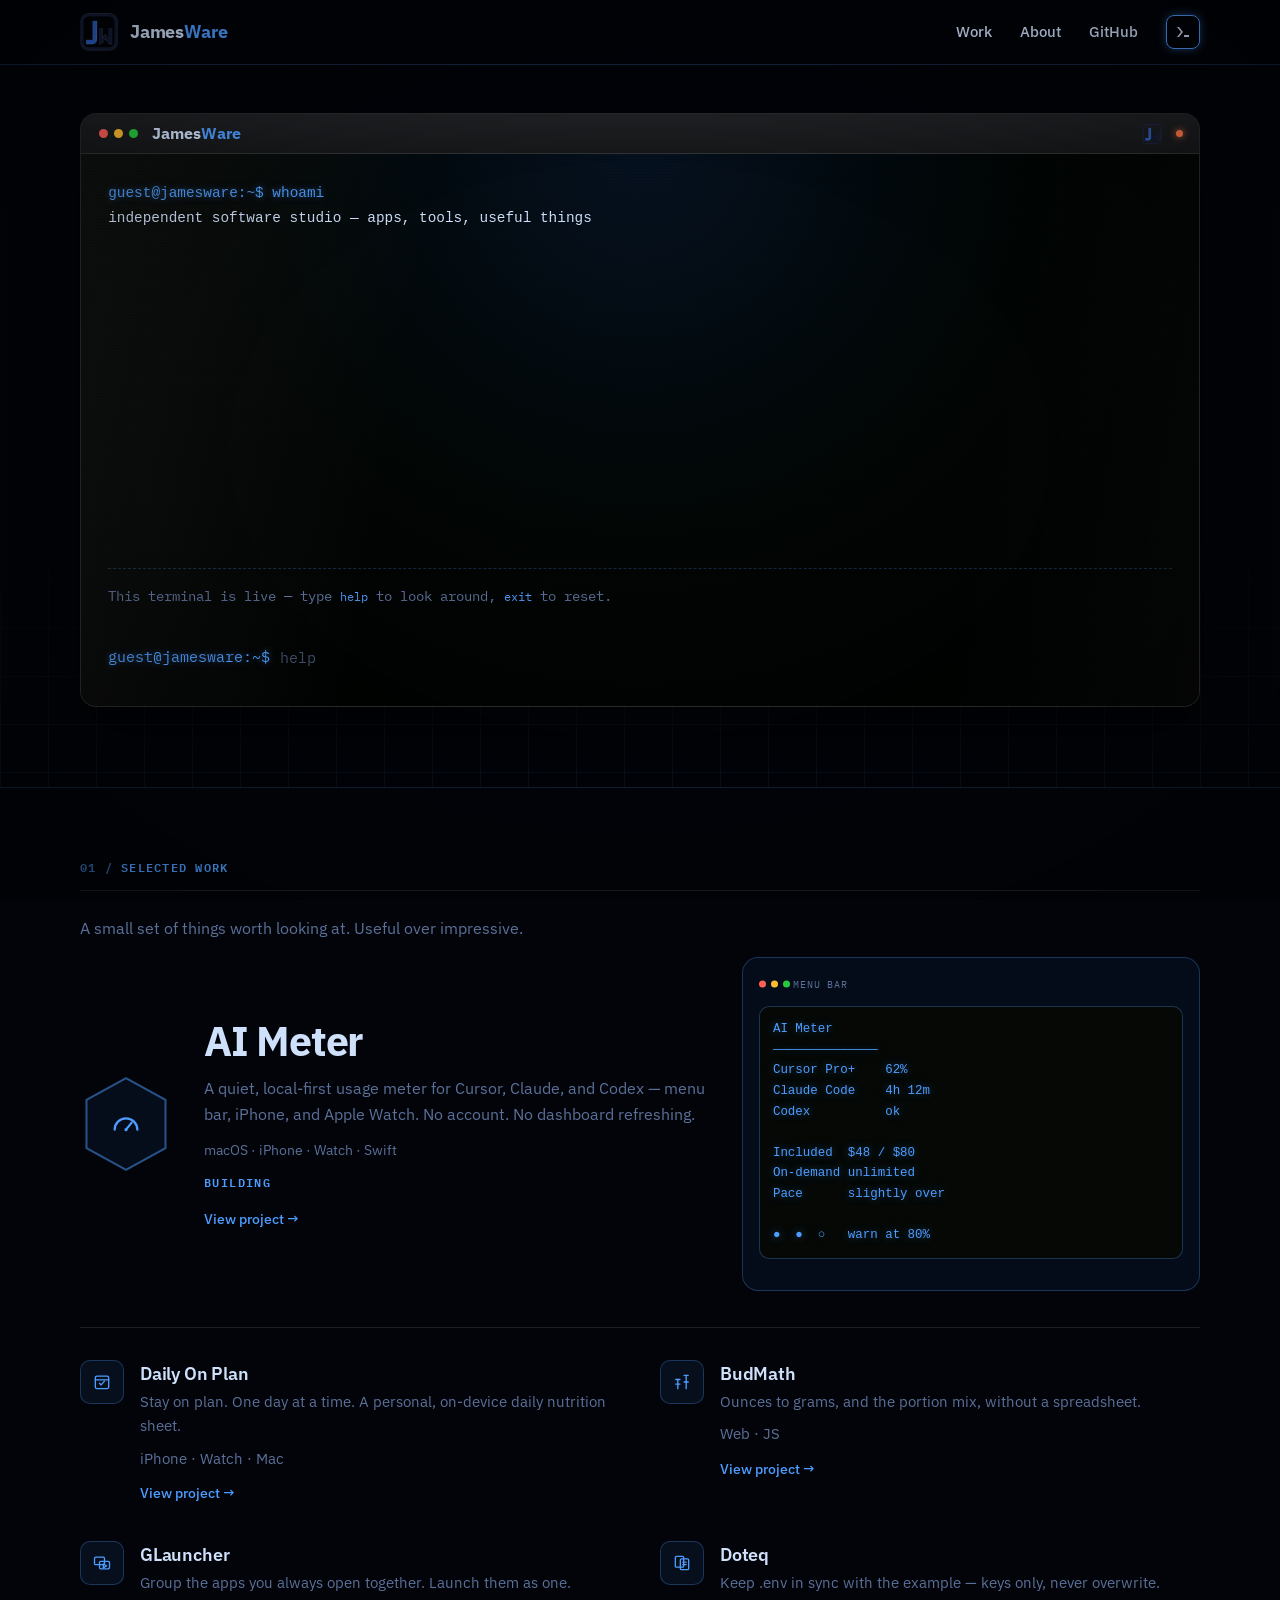
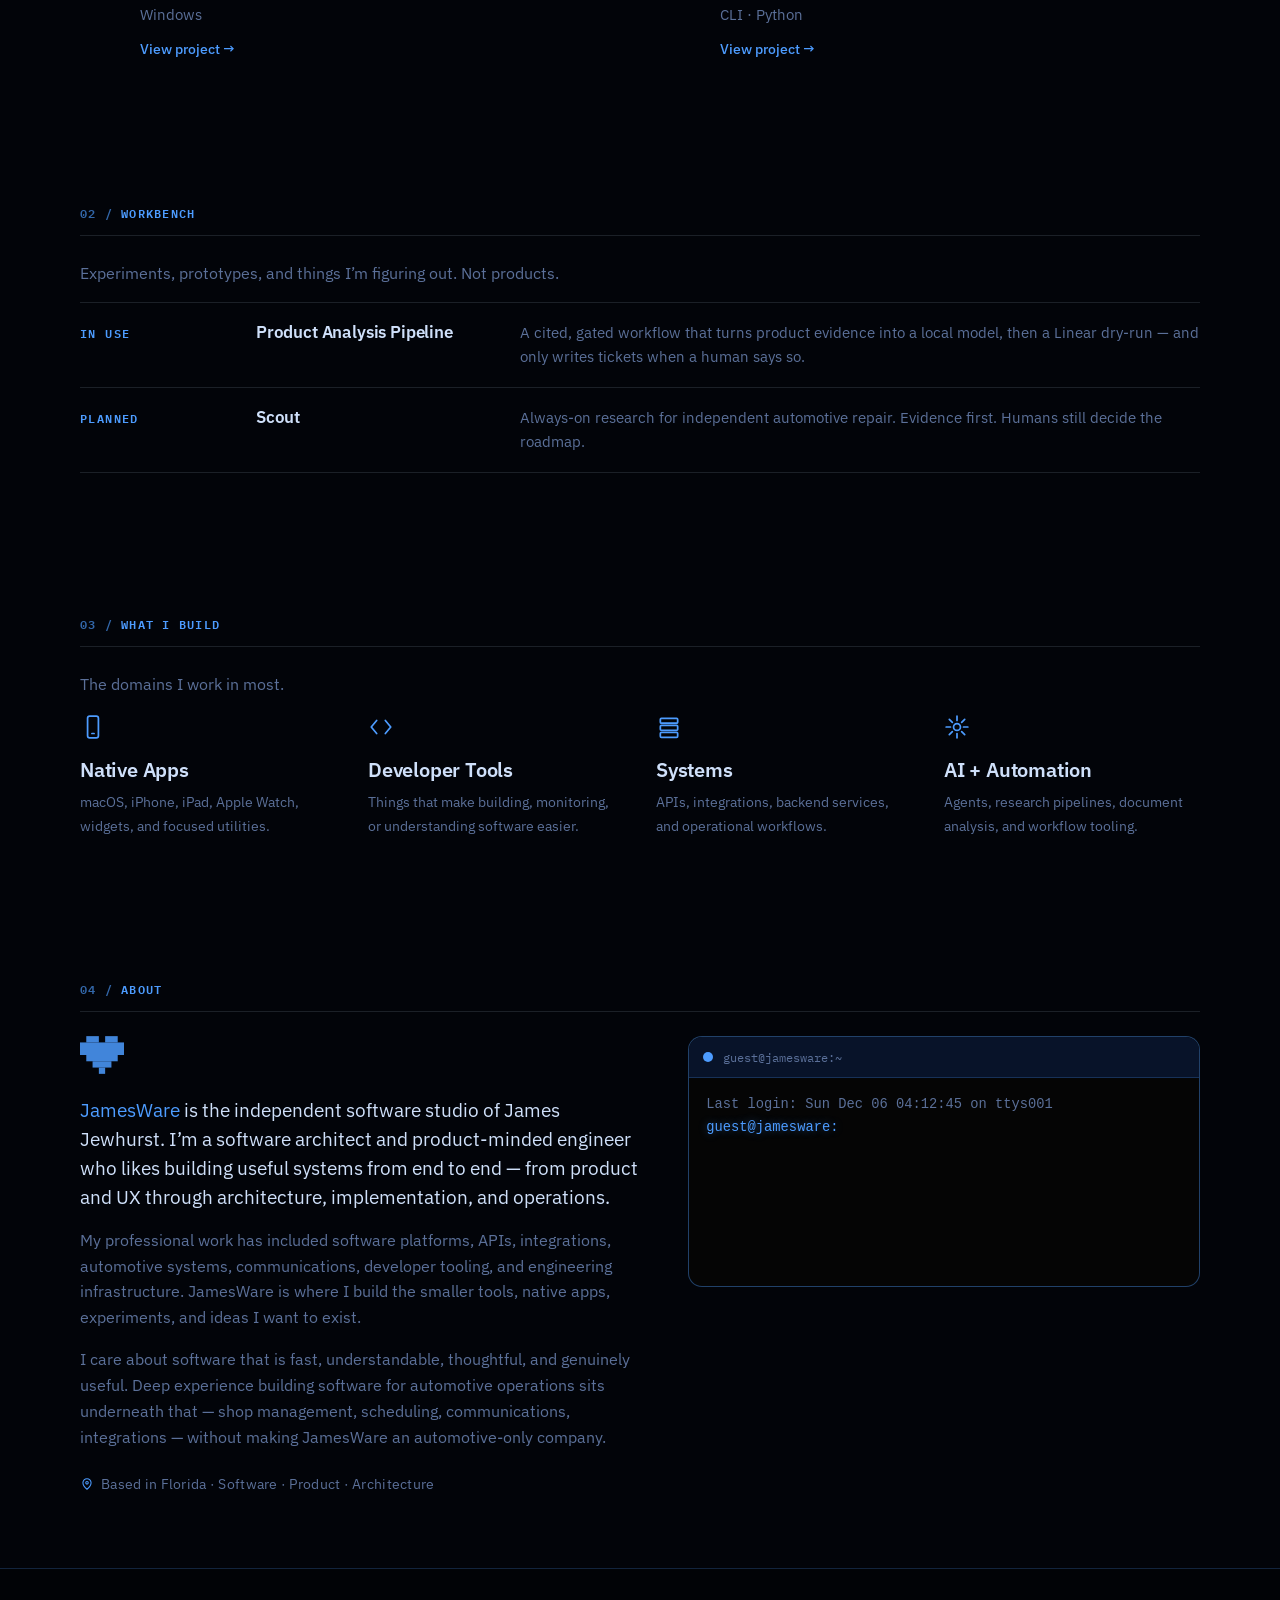
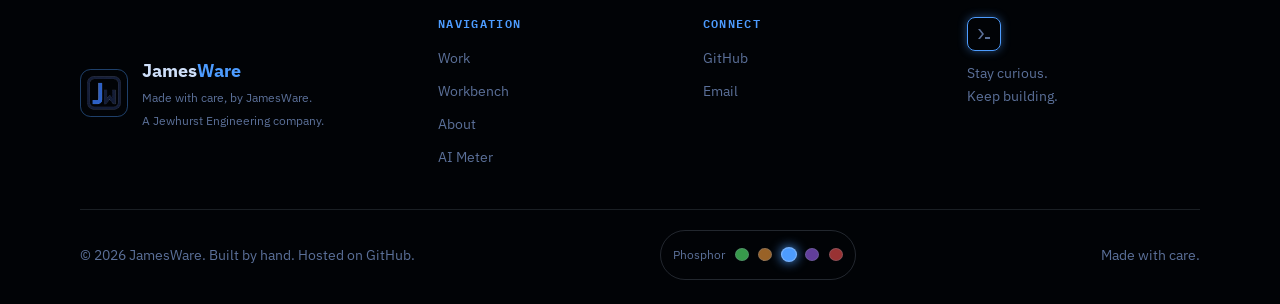
==== commit f1611190: "looking good" ====
--- a/index.html
+++ b/index.html
@@ -243,10 +243,12 @@
                   <path d="M9 13.5l2 2 4-4.5" />
                 </svg>
               </div>
-              <h3>Daily On Plan</h3>
-              <p>Stay on plan. One day at a time. A personal, on-device daily nutrition sheet.</p>
-              <p class="work-item__meta">iPhone · Watch · Mac</p>
-              <a class="more" href="daily-on-plan/index.html">View project →</a>
+              <div class="work-item__copy">
+  <h3>Daily On Plan</h3>
+                <p>Stay on plan. One day at a time. A personal, on-device daily nutrition sheet.</p>
+                <p class="work-item__meta">iPhone · Watch · Mac</p>
+                <a class="more" href="daily-on-plan/index.html">View project →</a>
+              </div>
             </article>
             <article class="work-item">
               <div class="card-icon" aria-hidden="true">
@@ -256,10 +258,12 @@
                   <path d="M4.5 14.5h5M14.5 12h5" />
                 </svg>
               </div>
-              <h3>BudMath</h3>
-              <p>Ounces to grams, and the portion mix, without a spreadsheet.</p>
-              <p class="work-item__meta">Web · JS</p>
-              <a class="more" href="budmath/index.html">View project →</a>
+              <div class="work-item__copy">
+  <h3>BudMath</h3>
+                <p>Ounces to grams, and the portion mix, without a spreadsheet.</p>
+                <p class="work-item__meta">Web · JS</p>
+                <a class="more" href="budmath/index.html">View project →</a>
+              </div>
             </article>
             <article class="work-item">
               <div class="card-icon" aria-hidden="true">
@@ -269,10 +273,12 @@
                   <path d="M13.5 13.2l4 2.3-4 2.3z" />
                 </svg>
               </div>
-              <h3>GLauncher</h3>
-              <p>Group the apps you always open together. Launch them as one.</p>
-              <p class="work-item__meta">Windows</p>
-              <a class="more" href="glauncher/index.html">View project →</a>
+              <div class="work-item__copy">
+  <h3>GLauncher</h3>
+                <p>Group the apps you always open together. Launch them as one.</p>
+                <p class="work-item__meta">Windows</p>
+                <a class="more" href="glauncher/index.html">View project →</a>
+              </div>
             </article>
             <article class="work-item">
               <div class="card-icon" aria-hidden="true">
@@ -282,10 +288,12 @@
                   <path d="M13 11h4M13 14h4" />
                 </svg>
               </div>
-              <h3>Doteq</h3>
-              <p>Keep .env in sync with the example — keys only, never overwrite.</p>
-              <p class="work-item__meta">CLI · Python</p>
-              <a class="more" href="doteq/index.html">View project →</a>
+              <div class="work-item__copy">
+  <h3>Doteq</h3>
+                <p>Keep .env in sync with the example — keys only, never overwrite.</p>
+                <p class="work-item__meta">CLI · Python</p>
+                <a class="more" href="doteq/index.html">View project →</a>
+              </div>
             </article>
           </div>
         </div>
--- a/assets/styles.css
+++ b/assets/styles.css
@@ -862,33 +862,36 @@
 .work-list {
   display: grid;
   grid-template-columns: 1fr 1fr;
-  gap: 1.75rem 2.5rem;
+  gap: 2.25rem 2.5rem;
 }
 
 .work-item {
-  display: grid;
-  grid-template-columns: auto 1fr;
-  gap: 0.35rem 1rem;
-  align-items: start;
+  display: flex;
+  gap: 1rem;
+  align-items: flex-start;
 }
 
 .work-item .card-icon {
-  grid-row: 1 / -1;
+  flex: none;
+}
+
+.work-item__copy {
+  min-width: 0;
 }
 
 .work-item h3 {
-  margin: 0.15rem 0 0.2rem;
+  margin: 0.15rem 0 0.35rem;
   font-size: 1.12rem;
   color: var(--ink);
 }
 
 .work-item p {
-  margin: 0 0 0.35rem;
+  margin: 0 0 0.5rem;
   font-size: 0.92rem;
 }
 
 .work-item__meta {
-  margin: 0 0 0.45rem;
+  margin: 0 0 0.6rem;
 }
 
 .card-icon {
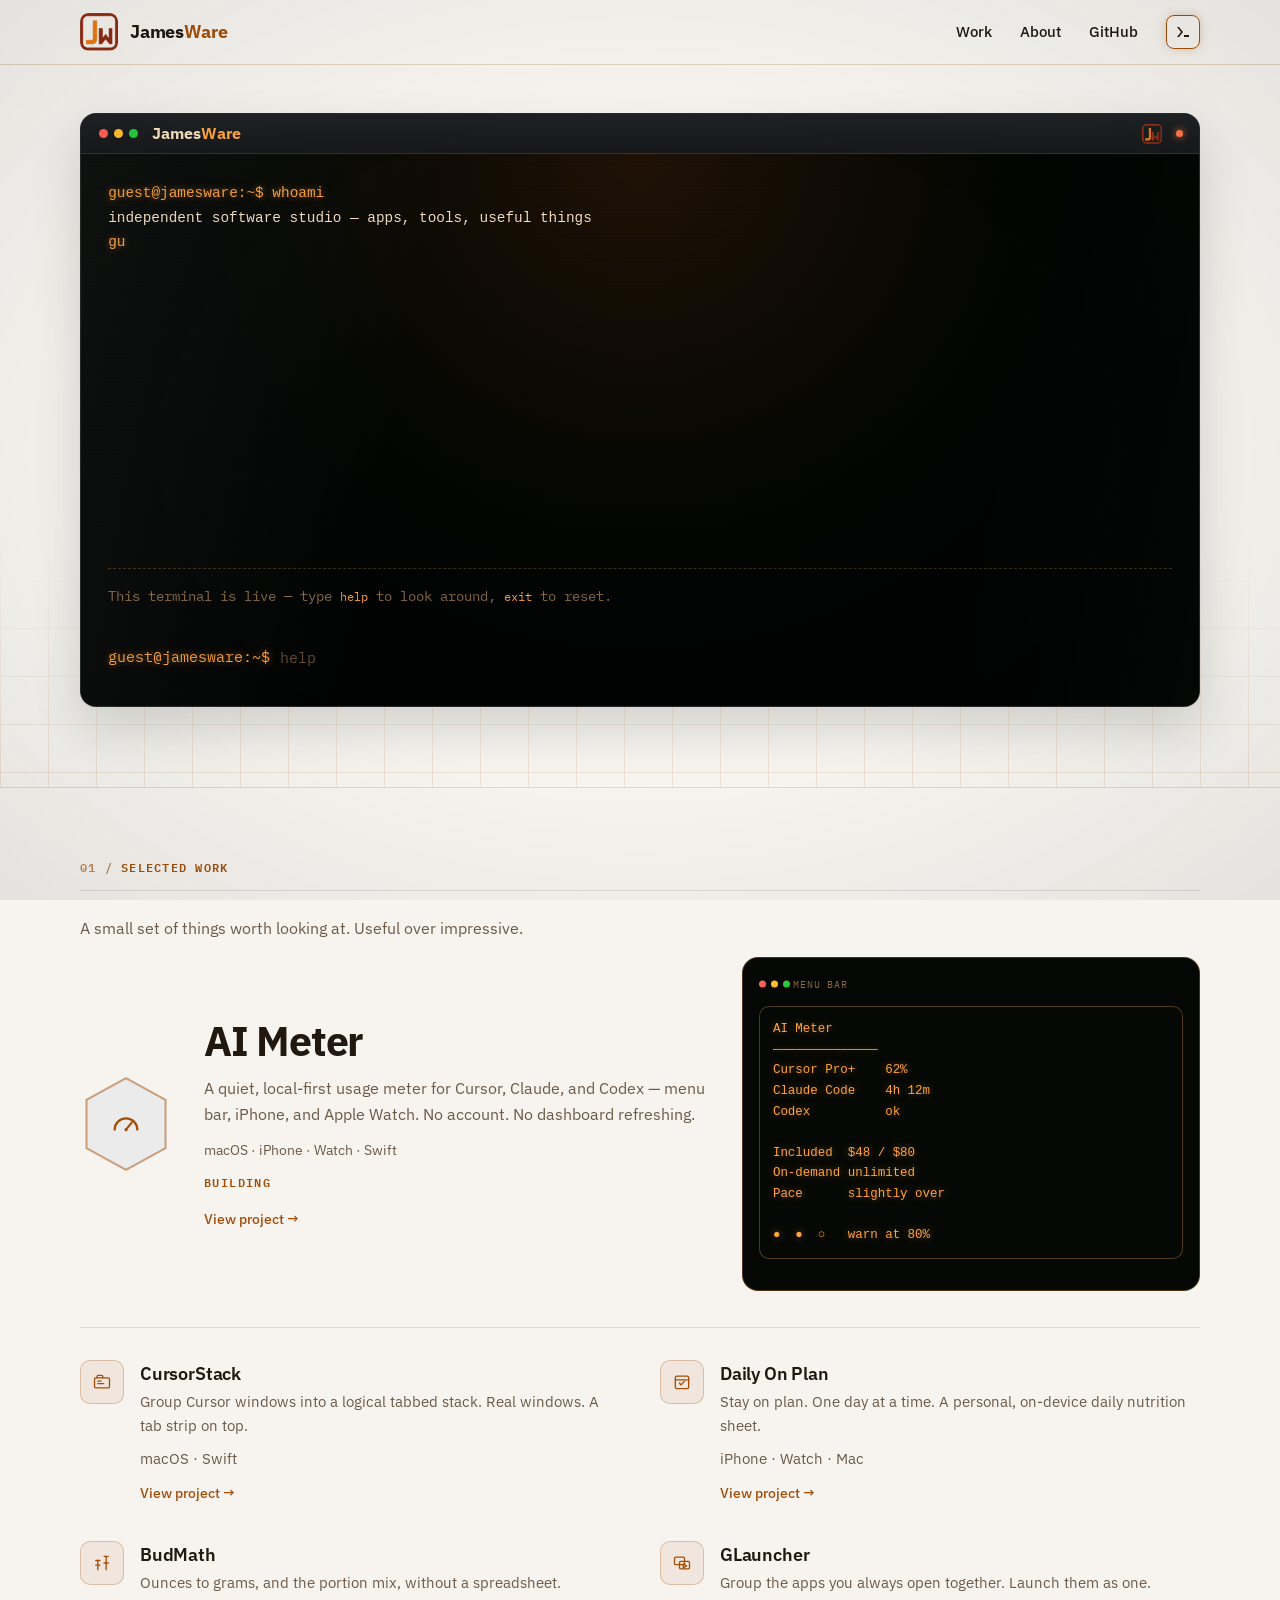
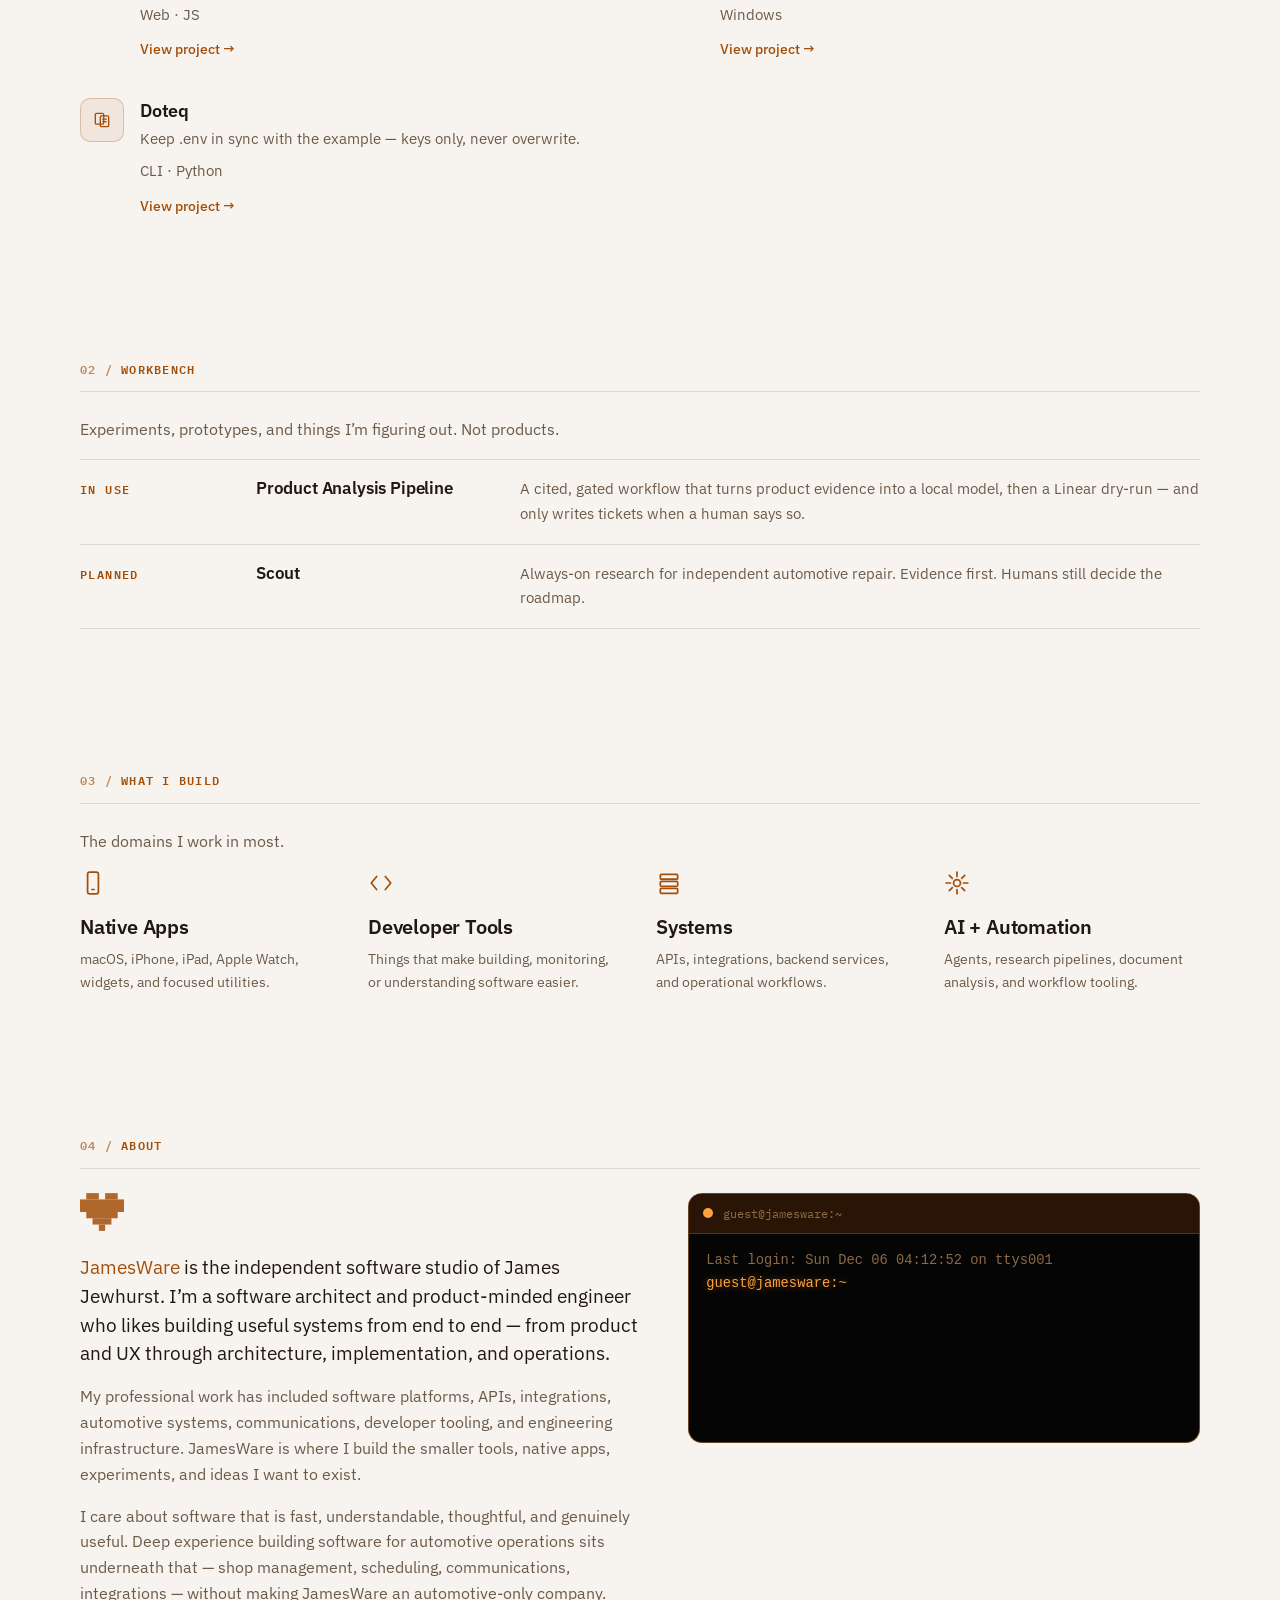
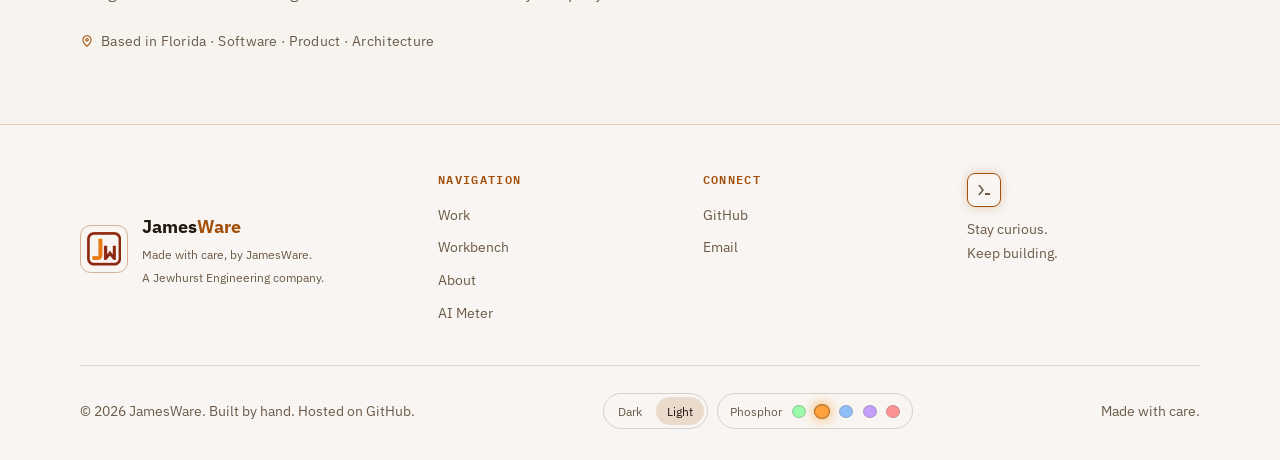
==== commit c8c6b6d7: "add light mode" ====
--- a/index.html
+++ b/index.html
@@ -1,5 +1,5 @@
 <!DOCTYPE html>
-<html lang="en" data-theme="green" data-asset-root="">
+<html lang="en" data-theme="green" data-mode="dark" data-asset-root="">
   <head>
     <meta charset="utf-8" />
     <meta name="viewport" content="width=device-width, initial-scale=1" />
@@ -23,6 +23,17 @@
         try {
           localStorage.setItem("jamesware-theme", theme);
         } catch (e) {}
+        var savedMode = null;
+        try {
+          savedMode = localStorage.getItem("jamesware-mode");
+        } catch (e) {}
+        var mode =
+          savedMode === "light" || savedMode === "dark"
+            ? savedMode
+            : window.matchMedia("(prefers-color-scheme: light)").matches
+              ? "light"
+              : "dark";
+        document.documentElement.setAttribute("data-mode", mode);
         window.jwSetLogos = function () {
           var activeTheme = document.documentElement.getAttribute("data-theme") || "green";
           var root = document.documentElement.getAttribute("data-asset-root") || "";
@@ -133,11 +144,16 @@
                     <span class="shell__name">glauncher/</span>
                     <span class="shell__desc">windows group launcher</span>
                   </a>
-                  <a class="shell__row" href="doteq/index.html">
+                  <a class="shell__row" href="cursor-stack/index.html">
+                    <span class="shell__perm">drwxr-xr-x</span>
+                    <span class="shell__name">cursor-stack/</span>
+                    <span class="shell__desc">tabbed cursor window stack</span>
+                  </a>
+                  <!-- <a class="shell__row" href="doteq/index.html">
                     <span class="shell__perm">drwxr-xr-x</span>
                     <span class="shell__name">doteq/</span>
                     <span class="shell__desc">.env sync for local dev</span>
-                  </a>
+                  </a> -->
                   <a class="shell__row" href="#about">
                     <span class="shell__perm">-rw-r--r--</span>
                     <span class="shell__name">about.md</span>
@@ -238,13 +254,28 @@
             <article class="work-item">
               <div class="card-icon" aria-hidden="true">
                 <svg viewBox="0 0 24 24">
+                  <rect x="3" y="7" width="18" height="12" rx="1.5" />
+                  <path d="M6 7V5.5A1.5 1.5 0 0 1 7.5 4h4A1.5 1.5 0 0 1 13 5.5V7" />
+                  <path d="M7 11h4M7 14h7" />
+                </svg>
+              </div>
+              <div class="work-item__copy">
+                <h3>CursorStack</h3>
+                <p>Group Cursor windows into a logical tabbed stack. Real windows. A tab strip on top.</p>
+                <p class="work-item__meta">macOS · Swift</p>
+                <a class="more" href="cursor-stack/index.html">View project →</a>
+              </div>
+            </article>
+            <article class="work-item">
+              <div class="card-icon" aria-hidden="true">
+                <svg viewBox="0 0 24 24">
                   <rect x="4" y="5" width="16" height="15" rx="2" />
                   <path d="M4 9.5h16" />
                   <path d="M9 13.5l2 2 4-4.5" />
                 </svg>
               </div>
               <div class="work-item__copy">
-  <h3>Daily On Plan</h3>
+                <h3>Daily On Plan</h3>
                 <p>Stay on plan. One day at a time. A personal, on-device daily nutrition sheet.</p>
                 <p class="work-item__meta">iPhone · Watch · Mac</p>
                 <a class="more" href="daily-on-plan/index.html">View project →</a>
@@ -477,13 +508,19 @@
 
         <div class="footer-base">
           <p>© 2026 JamesWare. Built by hand. Hosted on GitHub.</p>
-          <div class="theme-switcher" role="group" aria-label="Color theme">
-            <span>Phosphor</span>
-            <button class="dot" type="button" data-theme-pick="green" aria-label="Green phosphor" aria-pressed="false"></button>
-            <button class="dot" type="button" data-theme-pick="orange" aria-label="Amber phosphor" aria-pressed="false"></button>
-            <button class="dot" type="button" data-theme-pick="blue" aria-label="Blue phosphor" aria-pressed="false"></button>
-            <button class="dot" type="button" data-theme-pick="purple" aria-label="Purple phosphor" aria-pressed="false"></button>
-            <button class="dot" type="button" data-theme-pick="red" aria-label="Red phosphor" aria-pressed="false"></button>
+          <div class="theme-controls">
+            <div class="appearance-switcher" role="group" aria-label="Appearance">
+              <button type="button" data-mode-pick="dark" aria-label="Dark appearance" aria-pressed="false">Dark</button>
+              <button type="button" data-mode-pick="light" aria-label="Light appearance" aria-pressed="false">Light</button>
+            </div>
+            <div class="theme-switcher" role="group" aria-label="Color theme">
+              <span>Phosphor</span>
+              <button class="dot" type="button" data-theme-pick="green" aria-label="Green phosphor" aria-pressed="false"></button>
+              <button class="dot" type="button" data-theme-pick="orange" aria-label="Amber phosphor" aria-pressed="false"></button>
+              <button class="dot" type="button" data-theme-pick="blue" aria-label="Blue phosphor" aria-pressed="false"></button>
+              <button class="dot" type="button" data-theme-pick="purple" aria-label="Purple phosphor" aria-pressed="false"></button>
+              <button class="dot" type="button" data-theme-pick="red" aria-label="Red phosphor" aria-pressed="false"></button>
+            </div>
           </div>
           <p>Made with care.</p>
         </div>
--- a/assets/styles.css
+++ b/assets/styles.css
@@ -34,53 +34,137 @@
   initial-value: #061109;
 }
 
+@property --on-phosphor {
+  syntax: "<color>";
+  inherits: true;
+  initial-value: #030603;
+}
+
 :root,
 :root[data-theme="green"] {
+  --screen-phosphor: #5cff7a;
+  --screen-dim: #0c2410;
+  --screen-ink: #cff6d6;
+  --screen-muted: #5c8a66;
   --phosphor: #5cff7a;
   --phosphor-dim: #0c2410;
   --bg: #030603;
   --ink: #cff6d6;
   --muted: #5c8a66;
   --panel: #061109;
+  --on-phosphor: #030603;
   --glow: color-mix(in srgb, var(--phosphor) 45%, transparent);
   --phosphor-soft: color-mix(in srgb, var(--phosphor) 58%, white);
   --glow-strong: color-mix(in srgb, var(--phosphor) 50%, transparent);
 }
 
 :root[data-theme="orange"] {
+  --screen-phosphor: #ffa23d;
+  --screen-dim: #3a1d08;
+  --screen-ink: #f6dec0;
+  --screen-muted: #8c6a45;
   --phosphor: #ffa23d;
   --phosphor-dim: #3a1d08;
   --bg: #060402;
   --ink: #f6dec0;
   --muted: #8c6a45;
   --panel: #120b04;
+  --on-phosphor: #060402;
 }
 
 :root[data-theme="blue"] {
+  --screen-phosphor: #4d9cff;
+  --screen-dim: #0b1b3a;
+  --screen-ink: #cfe0fa;
+  --screen-muted: #5b7099;
   --phosphor: #4d9cff;
   --phosphor-dim: #0b1b3a;
   --bg: #020409;
   --ink: #cfe0fa;
   --muted: #5b7099;
   --panel: #060e1c;
+  --on-phosphor: #020409;
 }
 
 :root[data-theme="purple"] {
+  --screen-phosphor: #a366ff;
+  --screen-dim: #260c3a;
+  --screen-ink: #e4d4fa;
+  --screen-muted: #7c6699;
   --phosphor: #a366ff;
   --phosphor-dim: #260c3a;
   --bg: #050208;
   --ink: #e4d4fa;
   --muted: #7c6699;
   --panel: #0e051a;
+  --on-phosphor: #050208;
 }
 
 :root[data-theme="red"] {
+  --screen-phosphor: #ff5252;
+  --screen-dim: #3a0c0c;
+  --screen-ink: #f8d6d6;
+  --screen-muted: #996060;
   --phosphor: #ff5252;
   --phosphor-dim: #3a0c0c;
   --bg: #060202;
   --ink: #f8d6d6;
   --muted: #996060;
   --panel: #170707;
+  --on-phosphor: #060202;
+}
+
+:root[data-mode="light"],
+:root[data-mode="light"][data-theme="green"] {
+  --phosphor: #187a32;
+  --phosphor-dim: #d8efe0;
+  --bg: #f4f7f5;
+  --ink: #17211a;
+  --muted: #5b6b60;
+  --panel: #ffffff;
+  --on-phosphor: #f4f7f5;
+  --glow: color-mix(in srgb, var(--phosphor) 28%, transparent);
+  --glow-strong: color-mix(in srgb, var(--phosphor) 32%, transparent);
+}
+
+:root[data-mode="light"][data-theme="orange"] {
+  --phosphor: #a34f0a;
+  --phosphor-dim: #f3e4d2;
+  --bg: #f7f4f0;
+  --ink: #21180f;
+  --muted: #6b5a48;
+  --panel: #ffffff;
+  --on-phosphor: #f7f4f0;
+}
+
+:root[data-mode="light"][data-theme="blue"] {
+  --phosphor: #1a5fbf;
+  --phosphor-dim: #d7e4f6;
+  --bg: #f3f5f8;
+  --ink: #141a24;
+  --muted: #5a6578;
+  --panel: #ffffff;
+  --on-phosphor: #f3f5f8;
+}
+
+:root[data-mode="light"][data-theme="purple"] {
+  --phosphor: #6b2ec4;
+  --phosphor-dim: #e7dcf6;
+  --bg: #f5f3f8;
+  --ink: #1a1524;
+  --muted: #645c72;
+  --panel: #ffffff;
+  --on-phosphor: #f5f3f8;
+}
+
+:root[data-mode="light"][data-theme="red"] {
+  --phosphor: #c42a2a;
+  --phosphor-dim: #f6dcdc;
+  --bg: #f7f3f3;
+  --ink: #211414;
+  --muted: #6b5555;
+  --panel: #ffffff;
+  --on-phosphor: #f7f3f3;
 }
 
 html.theme-ready {
@@ -90,7 +174,8 @@
     --bg 3s ease,
     --ink 3s ease,
     --muted 3s ease,
-    --panel 3s ease;
+    --panel 3s ease,
+    --on-phosphor 3s ease;
 }
 
 *,
@@ -104,6 +189,10 @@
   color: var(--ink);
   color-scheme: dark;
   scroll-behavior: smooth;
+}
+
+html[data-mode="light"] {
+  color-scheme: light;
 }
 
 body {
@@ -190,6 +279,10 @@
   background: radial-gradient(ellipse at center, transparent 45%, rgba(0, 0, 0, 0.4) 100%);
 }
 
+html[data-mode="light"] .vignette {
+  background: radial-gradient(ellipse at center, transparent 52%, rgba(18, 32, 24, 0.08) 100%);
+}
+
 .wrap {
   width: min(1120px, calc(100% - 2.5rem));
   margin-inline: auto;
@@ -204,6 +297,10 @@
   backdrop-filter: blur(10px);
   background: color-mix(in srgb, var(--bg) 82%, transparent);
   border-bottom: 1px solid color-mix(in srgb, var(--phosphor) 22%, transparent);
+}
+
+html[data-mode="light"] .site-header {
+  background: color-mix(in srgb, var(--bg) 90%, transparent);
 }
 
 .site-header .wrap {
@@ -333,11 +430,28 @@
   pointer-events: none;
 }
 
+html[data-mode="light"] .floor-grid {
+  opacity: 0.34;
+}
+
 .hero .wrap {
   position: relative;
   z-index: 2;
 }
 
+
+.shell,
+.term-window,
+.device {
+  --phosphor: var(--screen-phosphor);
+  --phosphor-dim: var(--screen-dim);
+  --ink: var(--screen-ink);
+  --muted: var(--screen-muted);
+  --panel: #050805;
+  --bg: #010402;
+  --glow: color-mix(in srgb, var(--screen-phosphor) 45%, transparent);
+  --glow-strong: color-mix(in srgb, var(--screen-phosphor) 50%, transparent);
+}
 
 .shell {
   position: relative;
@@ -346,6 +460,10 @@
   border: 1px solid rgba(255, 255, 255, 0.12);
   background: #0b0c0e;
   box-shadow: 0 26px 60px rgba(0, 0, 0, 0.55), inset 0 1px 0 rgba(255, 255, 255, 0.05);
+}
+
+html[data-mode="light"] .shell {
+  box-shadow: 0 22px 48px rgba(18, 32, 24, 0.16), inset 0 1px 0 rgba(255, 255, 255, 0.05);
 }
 
 .shell__bar {
@@ -692,7 +810,7 @@
   border: 1px solid var(--phosphor);
   border-radius: 9px;
   background: var(--phosphor);
-  color: var(--bg);
+  color: var(--on-phosphor);
   font-weight: 600;
   font-size: 0.92rem;
   transition: filter 0.15s ease, transform 0.15s ease;
@@ -1405,6 +1523,10 @@
   background: color-mix(in srgb, var(--bg) 70%, black);
 }
 
+html[data-mode="light"] .site-footer {
+  background: color-mix(in srgb, var(--bg) 88%, var(--panel));
+}
+
 .footer-grid {
   display: grid;
   grid-template-columns: 1.4fr 1fr 1fr 1fr;
@@ -1483,6 +1605,14 @@
   font-size: 0.85rem;
 }
 
+.theme-controls {
+  display: flex;
+  flex-wrap: wrap;
+  align-items: center;
+  gap: 0.55rem;
+}
+
+.appearance-switcher,
 .theme-switcher {
   display: flex;
   align-items: center;
@@ -1490,6 +1620,29 @@
   padding: 0.4rem 0.75rem;
   border: 1px solid color-mix(in srgb, var(--ink) 16%, transparent);
   border-radius: 999px;
+}
+
+.appearance-switcher {
+  gap: 0.15rem;
+  padding: 0.2rem;
+}
+
+.appearance-switcher button {
+  padding: 0.22rem 0.7rem;
+  border-radius: 999px;
+  font-size: 0.78rem;
+  color: var(--muted);
+}
+
+.appearance-switcher button.is-active,
+.appearance-switcher button[aria-pressed="true"] {
+  background: color-mix(in srgb, var(--phosphor) 16%, transparent);
+  color: var(--ink);
+}
+
+.theme-switcher span {
+  font-size: 0.78rem;
+  color: var(--muted);
 }
 
 .theme-switcher span {
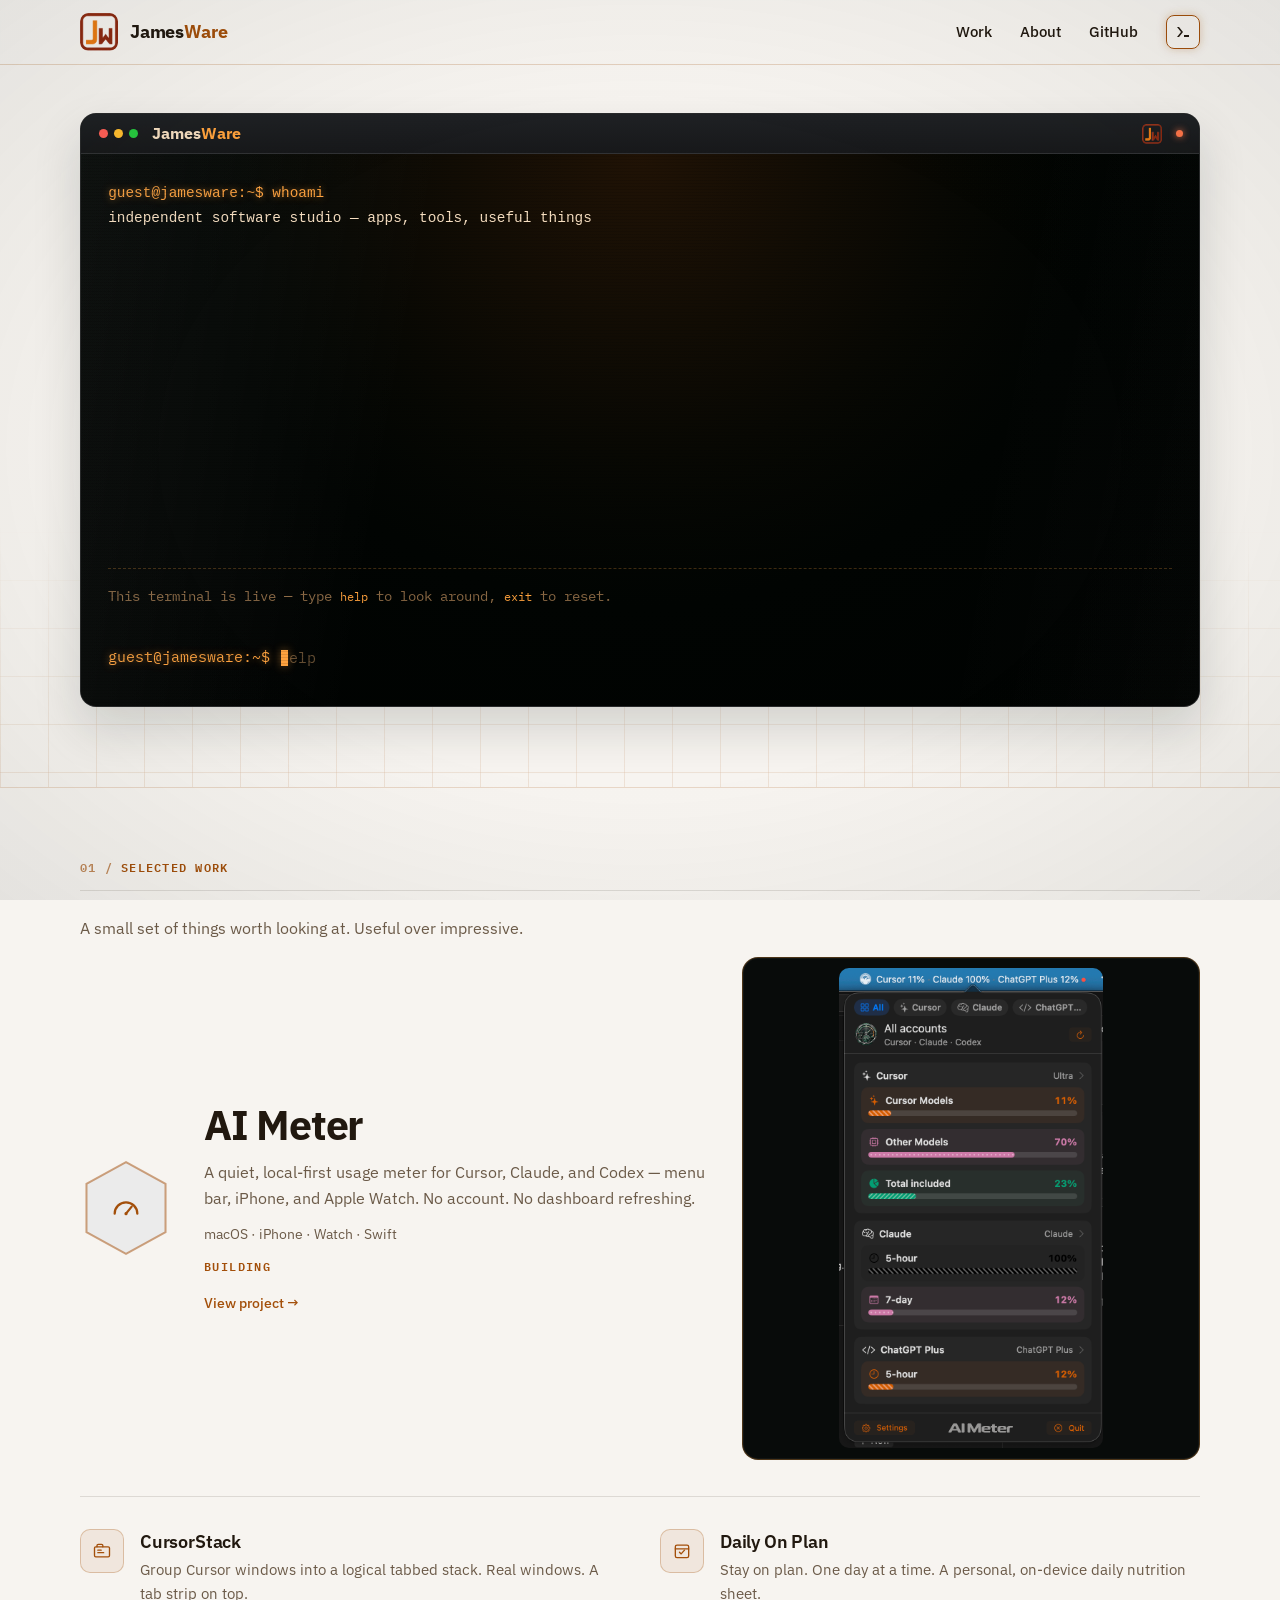
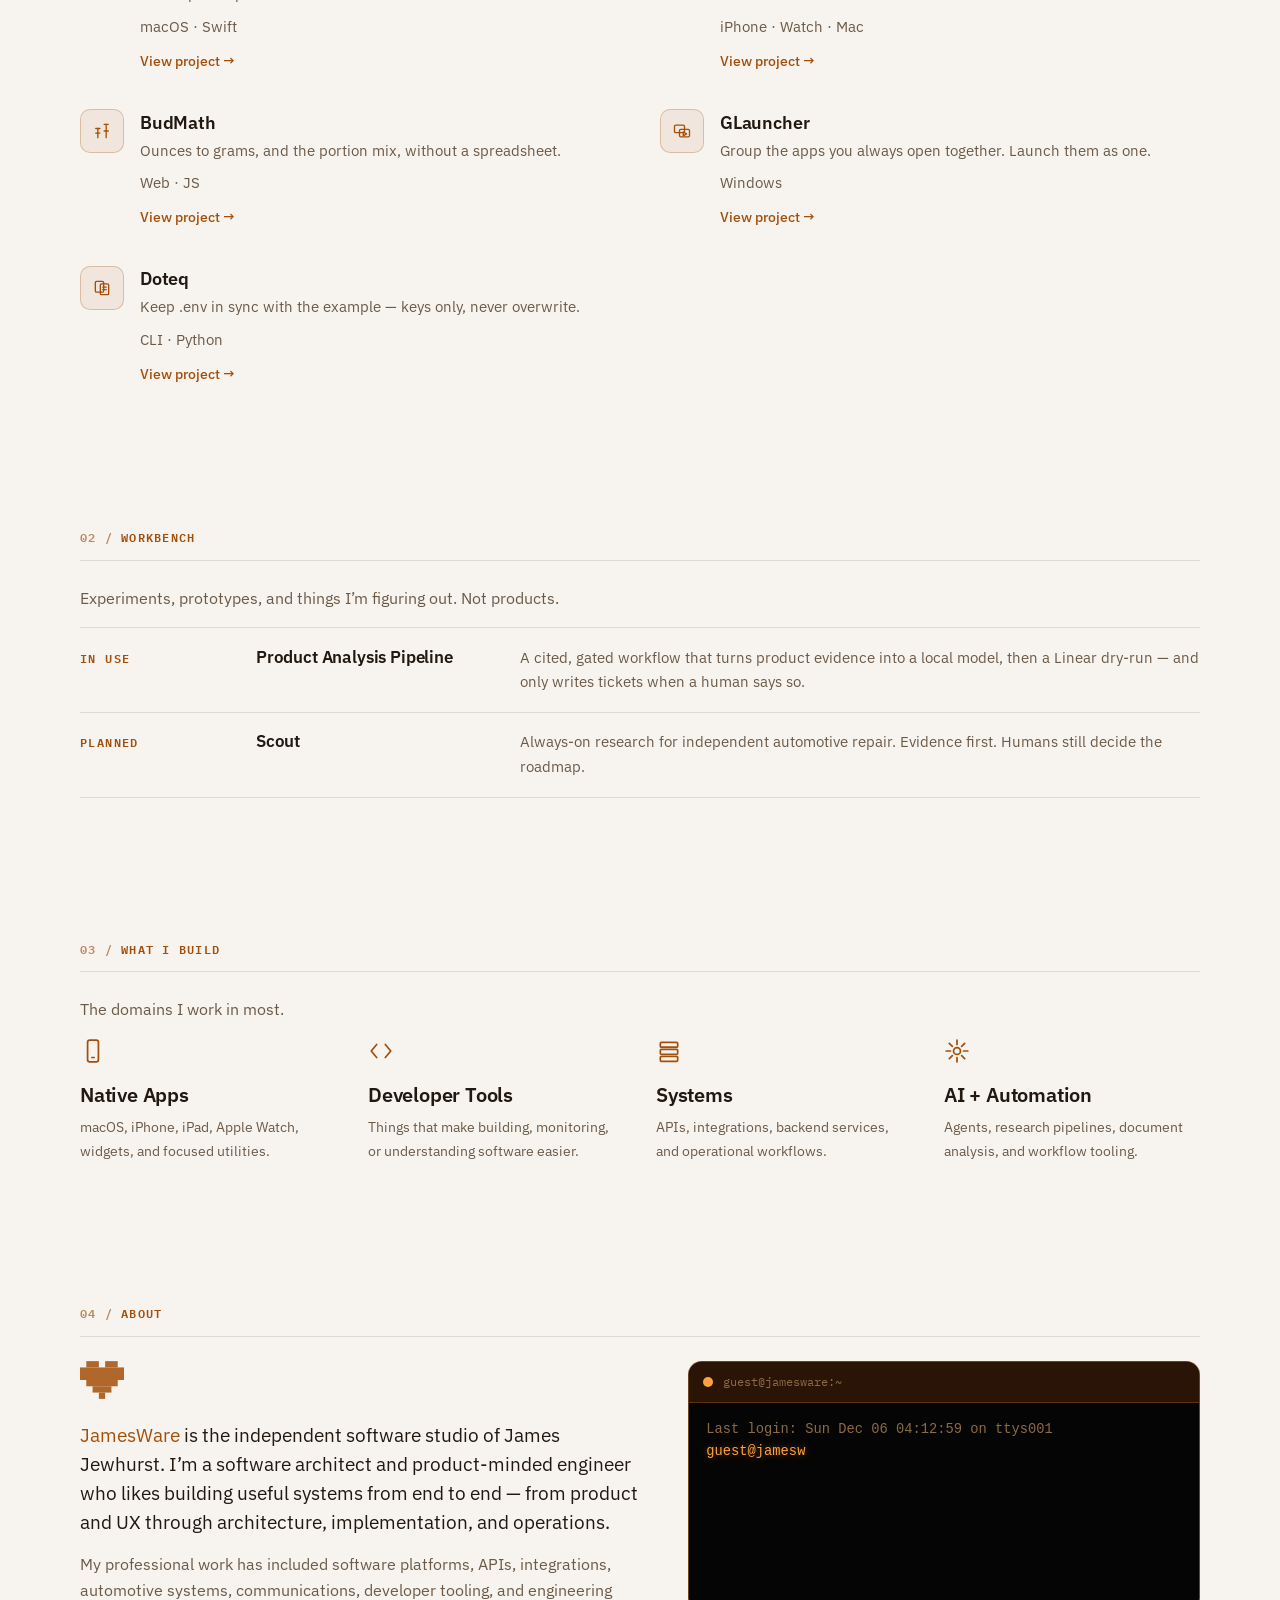
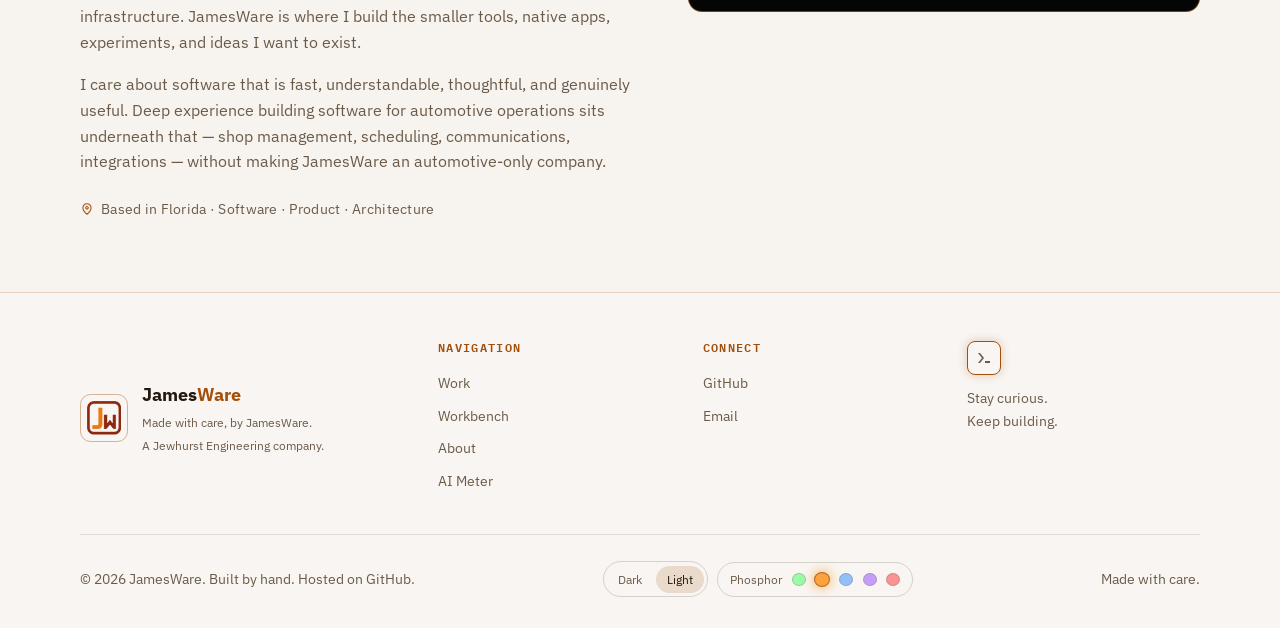
==== commit ea02f141: "update sub pages" ====
--- a/index.html
+++ b/index.html
@@ -174,17 +174,20 @@
                 <div class="shell__output" id="hero-output" aria-live="polite"></div>
                 <form class="shell__input-row" id="hero-form">
                   <label class="shell__prompt-tag" for="hero-input">guest@jamesware:~$</label>
-                  <input
-                    class="shell__input"
-                    id="hero-input"
-                    type="text"
-                    autocomplete="off"
-                    autocapitalize="off"
-                    autocorrect="off"
-                    spellcheck="false"
-                    placeholder="help"
-                    aria-label="JamesWare terminal command input"
-                  />
+                  <span class="shell__input-track">
+                    <input
+                      class="shell__input"
+                      id="hero-input"
+                      type="text"
+                      autocomplete="off"
+                      autocapitalize="off"
+                      autocorrect="off"
+                      spellcheck="false"
+                      placeholder="help"
+                      aria-label="JamesWare terminal command input"
+                    />
+                    <span class="term-cursor shell__block-caret" aria-hidden="true"></span>
+                  </span>
                 </form>
               </div>
             </div>
@@ -224,30 +227,13 @@
               </div>
               <a class="more" href="ai-meter/index.html">View project →</a>
             </div>
-            <figure class="device">
+            <figure class="device device--shot">
               <img
                 class="device__photo"
-                src="assets/products/ai-meter/hero.png"
-                alt="AI Meter menu bar and widgets"
-                hidden
+                src="ai-meter/images/aimeter-popover-all.png"
+                alt="AI Meter All accounts popover showing Cursor, Claude, and ChatGPT usage"
+                loading="lazy"
               />
-              <div class="device__mock" aria-hidden="true">
-                <div class="device__chrome">
-                  <span>menu bar</span>
-                  <span class="led"></span>
-                </div>
-                <pre class="device__panel">AI Meter
-──────────────
-Cursor Pro+    62%
-Claude Code    4h 12m
-Codex          ok
-
-Included  $48 / $80
-On-demand unlimited
-Pace      slightly over
-
-●  ●  ○   warn at 80%</pre>
-              </div>
             </figure>
           </article>
           <div class="work-list">
--- a/assets/styles.css
+++ b/assets/styles.css
@@ -716,8 +716,16 @@
   white-space: nowrap;
 }
 
+.shell__input-track {
+  position: relative;
+  flex: 1;
+  min-width: 0;
+  min-height: 1.2em;
+}
+
 .shell__input {
-  flex: 1;
+  display: block;
+  width: 100%;
   min-width: 0;
   border: 0;
   background: none;
@@ -726,12 +734,39 @@
   color: var(--ink);
   font-family: "IBM Plex Mono", ui-monospace, monospace;
   font-size: 0.94rem;
-  caret-color: var(--phosphor);
+  caret-color: transparent;
 }
 
 .shell__input::placeholder {
   color: var(--muted);
   opacity: 0.7;
+}
+
+.shell__input-track:focus-within .shell__input::placeholder {
+  opacity: 0;
+}
+
+.shell__input-measure {
+  position: absolute;
+  left: 0;
+  top: 0;
+  visibility: hidden;
+  white-space: pre;
+  font: inherit;
+  pointer-events: none;
+}
+
+.shell__block-caret {
+  position: absolute;
+  left: 0;
+  top: 50%;
+  transform: translateY(-50%);
+  pointer-events: none;
+  z-index: 1;
+}
+
+.shell__input:disabled ~ .shell__block-caret {
+  display: none;
 }
 
 @keyframes crt-on {
@@ -1278,6 +1313,7 @@
 }
 
 .prose-grid h2,
+.look h2,
 .cap-grid h2,
 .get-it h2,
 .related h2,
@@ -1374,6 +1410,29 @@
   width: 100%;
   height: 100%;
   object-fit: cover;
+}
+
+.device--shot {
+  display: grid;
+  min-height: 0;
+  padding: 0.65rem;
+  place-items: center;
+  background: #080b0a;
+  box-shadow: inset 0 0 0 1px rgba(255, 255, 255, 0.04);
+}
+
+.device--shot .device__photo {
+  width: auto;
+  max-width: 100%;
+  height: auto;
+  max-height: 34rem;
+  margin-inline: auto;
+  border-radius: 10px;
+  object-fit: contain;
+}
+
+.flagship .device--shot .device__photo {
+  max-height: 30rem;
 }
 
 .device.has-photo .device__mock {
@@ -1444,6 +1503,172 @@
   font-size: 0.82rem;
 }
 
+/* ---------- product screenshot galleries ---------- */
+
+.look {
+  margin-bottom: 2.75rem;
+}
+
+.shot-group + .shot-group {
+  margin-top: 2rem;
+}
+
+.shot-group__title {
+  margin: 0 0 0.75rem;
+  color: var(--ink);
+  font-family: "IBM Plex Mono", ui-monospace, monospace;
+  font-size: 0.82rem;
+  font-weight: 500;
+  letter-spacing: 0.02em;
+}
+
+.shot-gallery {
+  display: grid;
+  gap: 1rem;
+  align-items: start;
+}
+
+.shot-gallery--popover {
+  grid-template-columns: repeat(4, minmax(0, 1fr));
+}
+
+.shot-gallery--windows,
+.shot-gallery--pair {
+  grid-template-columns: repeat(2, minmax(0, 1fr));
+}
+
+.shot {
+  display: grid;
+  align-self: start;
+  margin: 0;
+  padding: 0.55rem;
+  overflow: hidden;
+  border: 1px solid color-mix(in srgb, var(--ink) 14%, transparent);
+  border-radius: 14px;
+  background: color-mix(in srgb, var(--panel) 94%, var(--bg));
+  box-shadow: 0 10px 28px color-mix(in srgb, black 14%, transparent);
+}
+
+html[data-mode="light"] .shot {
+  box-shadow: 0 10px 28px rgba(18, 32, 24, 0.09);
+}
+
+.shot img {
+  display: block;
+  width: 100%;
+  height: auto;
+  border-radius: 9px;
+  background: #080b0a;
+}
+
+.shot figcaption {
+  padding: 0.55rem 0.2rem 0.1rem;
+  color: var(--muted);
+  font-family: "IBM Plex Mono", ui-monospace, monospace;
+  font-size: 0.72rem;
+  letter-spacing: 0.04em;
+}
+
+.shot-carousel {
+  width: min(100%, 920px);
+  margin-inline: auto;
+}
+
+.shot-carousel__stage {
+  display: grid;
+}
+
+.shot-carousel__slide[hidden] {
+  display: none;
+}
+
+.shot-carousel__controls {
+  display: grid;
+  grid-template-columns: 1fr auto 1fr;
+  gap: 0.75rem;
+  align-items: center;
+  margin-top: 0.75rem;
+}
+
+.shot-carousel__controls button {
+  display: inline-flex;
+  gap: 0.4rem;
+  align-items: center;
+  width: max-content;
+  padding: 0.45rem 0.75rem;
+  border: 1px solid color-mix(in srgb, var(--ink) 18%, transparent);
+  border-radius: 8px;
+  color: var(--ink);
+  font-size: 0.78rem;
+  font-weight: 500;
+}
+
+.shot-carousel__controls button:last-child {
+  justify-self: end;
+}
+
+.shot-carousel__controls button:hover {
+  border-color: color-mix(in srgb, var(--phosphor) 55%, transparent);
+  color: var(--phosphor);
+}
+
+.shot-carousel__controls p {
+  margin: 0;
+  color: var(--muted);
+  font-family: "IBM Plex Mono", ui-monospace, monospace;
+  font-size: 0.72rem;
+  text-align: center;
+  white-space: nowrap;
+}
+
+.shot-carousel__controls strong {
+  color: var(--ink);
+  font-weight: 500;
+}
+
+.shot-carousel__tabs {
+  display: flex;
+  gap: 0.35rem;
+  margin-top: 0.65rem;
+  padding-bottom: 0.4rem;
+  overflow-x: auto;
+  scrollbar-width: thin;
+}
+
+.shot-carousel__tabs button {
+  flex: none;
+  padding: 0.32rem 0.65rem;
+  border-radius: 999px;
+  color: var(--muted);
+  font-family: "IBM Plex Mono", ui-monospace, monospace;
+  font-size: 0.7rem;
+  white-space: nowrap;
+}
+
+.shot-carousel__tabs button:hover {
+  color: var(--ink);
+}
+
+.shot-carousel__tabs button[aria-selected="true"] {
+  background: color-mix(in srgb, var(--phosphor) 15%, transparent);
+  color: var(--phosphor);
+}
+
+.device__photo.shot--light,
+.shot img.shot--light {
+  display: none;
+}
+
+html[data-mode="light"] .device__photo.shot--dark,
+html[data-mode="light"] .shot img.shot--dark {
+  display: none;
+}
+
+html[data-mode="light"] .device__photo.shot--light,
+html[data-mode="light"] .shot img.shot--light {
+  display: block;
+}
+
 code {
   font-family: "IBM Plex Mono", ui-monospace, monospace;
   font-size: 0.9em;
@@ -1721,6 +1946,15 @@
   }
 
   .cap-list {
+    grid-template-columns: 1fr;
+  }
+
+  .shot-gallery--popover {
+    grid-template-columns: repeat(2, minmax(0, 1fr));
+  }
+
+  .shot-gallery--windows,
+  .shot-gallery--pair {
     grid-template-columns: 1fr;
   }
 
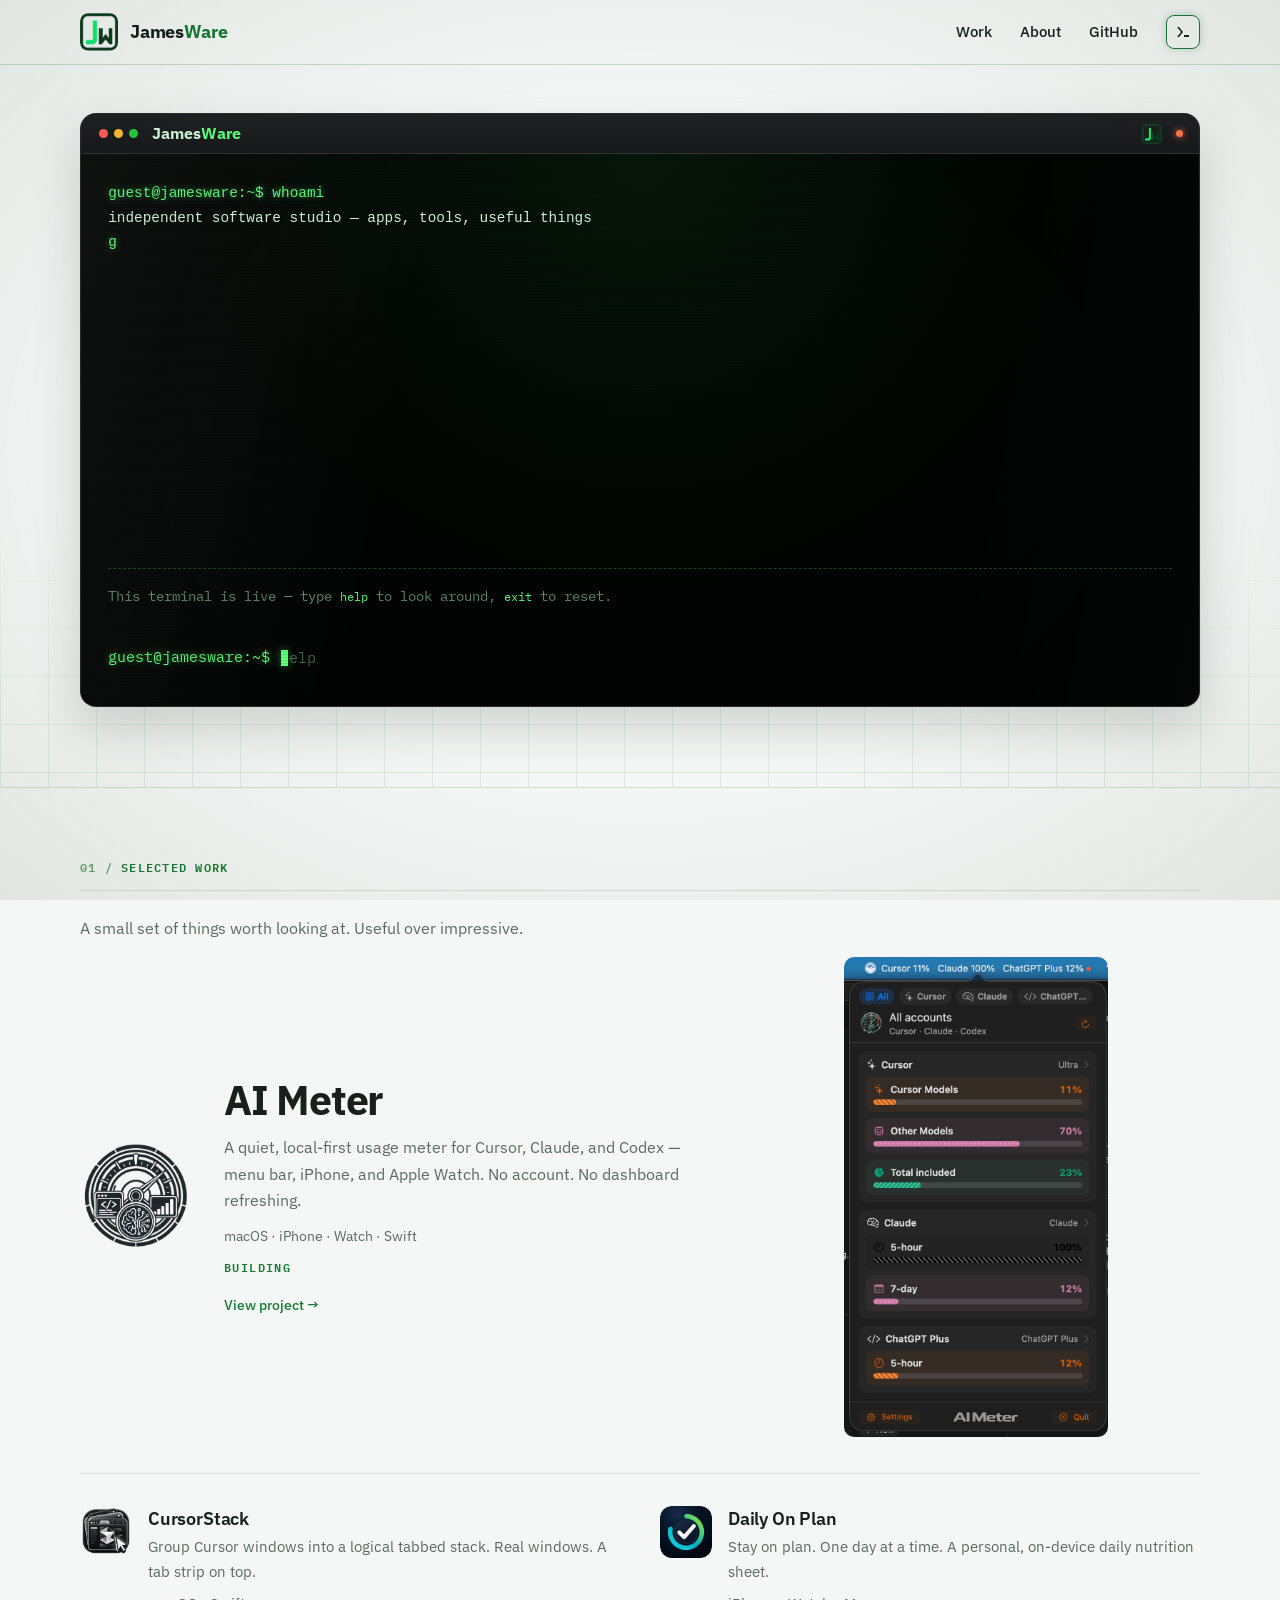
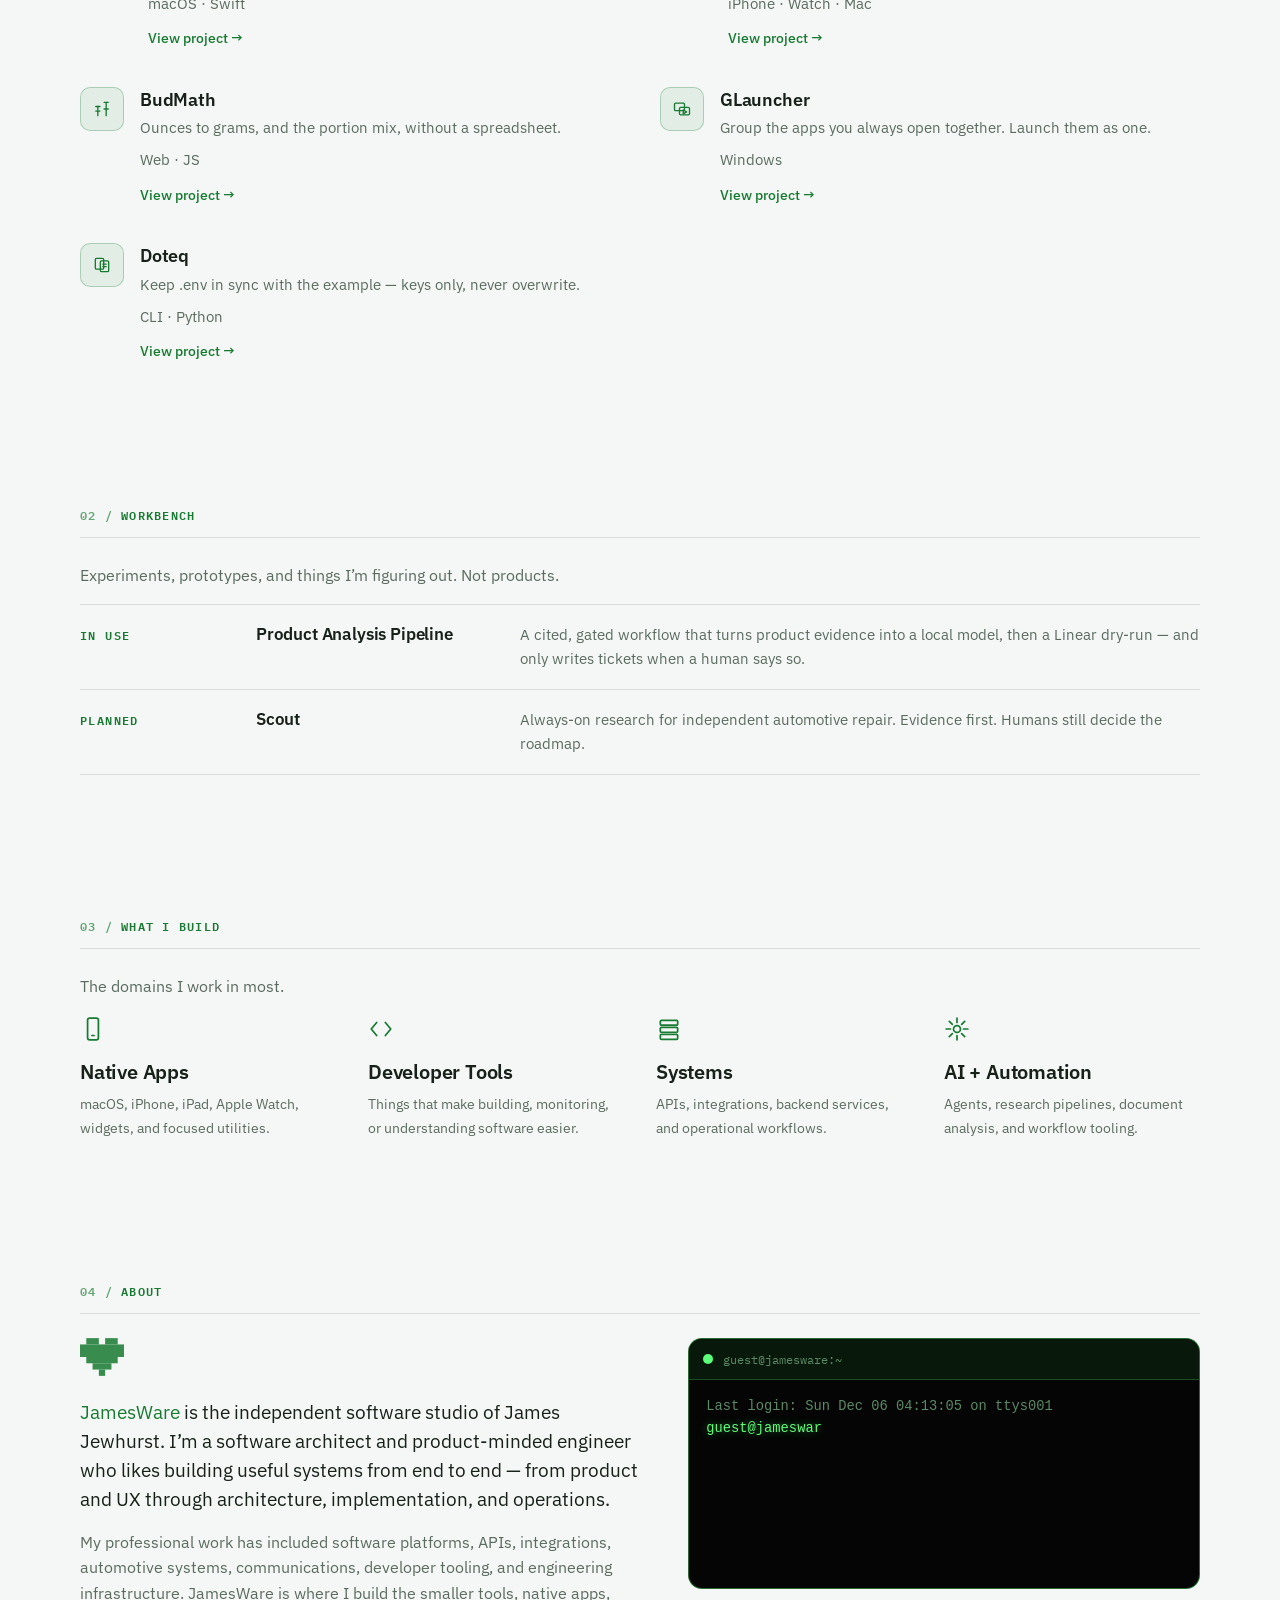
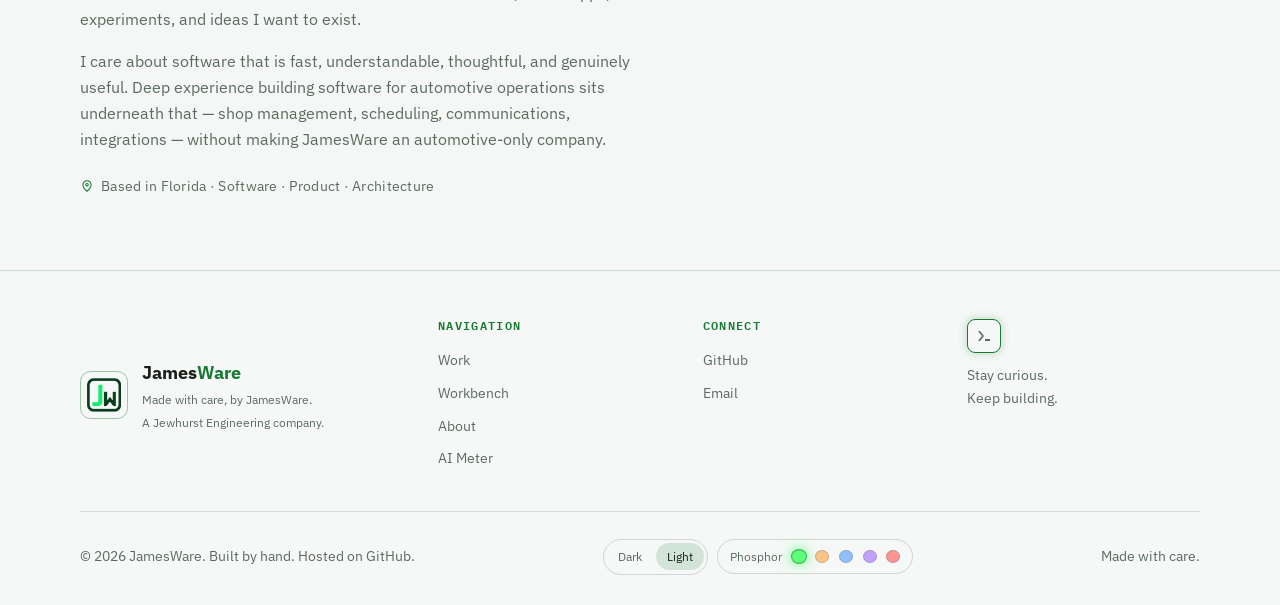
==== commit 017f72fb: "add logos and stuff" ====
--- a/index.html
+++ b/index.html
@@ -205,15 +205,21 @@
           </div>
           <p class="lede">A small set of things worth looking at. Useful over impressive.</p>
           <article class="flagship">
-            <div class="hex-icon" aria-hidden="true">
-              <svg class="hex-icon__shape" viewBox="0 0 72 80">
-                <polygon points="36,4 67,21 67,59 36,76 5,59 5,21" />
-              </svg>
-              <svg class="hex-icon__glyph" viewBox="0 0 24 24">
-                <path d="M4 16a8 8 0 1 1 16 0" />
-                <path d="M12 16l4-5" />
-                <circle cx="12" cy="16" r="1.1" fill="currentColor" />
-              </svg>
+            <div class="product-logo-wrap" aria-hidden="true">
+              <img
+                class="product-logo shot--dark"
+                src="ai-meter/images/jamesware-aimeter-logo-square.png"
+                alt=""
+                width="92"
+                height="92"
+              />
+              <img
+                class="product-logo shot--light"
+                src="ai-meter/images/jamesware-aimeter-logo-square-black.png"
+                alt=""
+                width="92"
+                height="92"
+              />
             </div>
             <div class="flagship__copy">
               <h3>AI Meter</h3>
@@ -238,12 +244,21 @@
           </article>
           <div class="work-list">
             <article class="work-item">
-              <div class="card-icon" aria-hidden="true">
-                <svg viewBox="0 0 24 24">
-                  <rect x="3" y="7" width="18" height="12" rx="1.5" />
-                  <path d="M6 7V5.5A1.5 1.5 0 0 1 7.5 4h4A1.5 1.5 0 0 1 13 5.5V7" />
-                  <path d="M7 11h4M7 14h7" />
-                </svg>
+              <div class="product-logo-wrap product-logo-wrap--card" aria-hidden="true">
+                <img
+                  class="product-logo shot--dark"
+                  src="cursor-stack/images/cursorstack-logo-square-color.png"
+                  alt=""
+                  width="44"
+                  height="44"
+                />
+                <img
+                  class="product-logo shot--light"
+                  src="cursor-stack/images/cursorstack-logo-square-black.png"
+                  alt=""
+                  width="44"
+                  height="44"
+                />
               </div>
               <div class="work-item__copy">
                 <h3>CursorStack</h3>
@@ -253,12 +268,14 @@
               </div>
             </article>
             <article class="work-item">
-              <div class="card-icon" aria-hidden="true">
-                <svg viewBox="0 0 24 24">
-                  <rect x="4" y="5" width="16" height="15" rx="2" />
-                  <path d="M4 9.5h16" />
-                  <path d="M9 13.5l2 2 4-4.5" />
-                </svg>
+              <div class="product-logo-wrap product-logo-wrap--card" aria-hidden="true">
+                <img
+                  class="product-logo"
+                  src="daily-on-plan/images/dailyonplan-logo.png"
+                  alt=""
+                  width="44"
+                  height="44"
+                />
               </div>
               <div class="work-item__copy">
                 <h3>Daily On Plan</h3>
--- a/assets/styles.css
+++ b/assets/styles.css
@@ -961,6 +961,38 @@
   stroke: none;
 }
 
+.product-logo-wrap {
+  position: relative;
+  width: 112px;
+  height: 112px;
+  flex: none;
+  overflow: hidden;
+  border-radius: 22%;
+}
+
+.product-logo {
+  display: block;
+  width: 112px;
+  height: 112px;
+  flex: none;
+  object-fit: contain;
+  border-radius: 22%;
+}
+
+.product-logo-wrap .product-logo {
+  position: absolute;
+  inset: 0;
+  width: 100%;
+  height: 100%;
+}
+
+.product-logo-wrap--card,
+.product-logo--card {
+  width: 52px;
+  height: 52px;
+  border-radius: 12px;
+}
+
 .flagship {
   display: grid;
   grid-template-columns: auto minmax(0, 1.05fr) minmax(240px, 0.95fr);
@@ -1415,10 +1447,13 @@
 .device--shot {
   display: grid;
   min-height: 0;
-  padding: 0.65rem;
+  padding: 0;
   place-items: center;
-  background: #080b0a;
-  box-shadow: inset 0 0 0 1px rgba(255, 255, 255, 0.04);
+  background: transparent;
+  border: 0;
+  border-radius: 0;
+  box-shadow: none;
+  overflow: visible;
 }
 
 .device--shot .device__photo {
@@ -1537,6 +1572,17 @@
   grid-template-columns: repeat(2, minmax(0, 1fr));
 }
 
+.shot-gallery--phone {
+  grid-template-columns: repeat(4, minmax(0, 1fr));
+}
+
+.shot-carousel--phone .shot img {
+  width: auto;
+  max-width: 100%;
+  max-height: 42rem;
+  margin-inline: auto;
+}
+
 .shot {
   display: grid;
   align-self: start;
@@ -1655,17 +1701,20 @@
 }
 
 .device__photo.shot--light,
-.shot img.shot--light {
+.shot img.shot--light,
+.product-logo.shot--light {
   display: none;
 }
 
 html[data-mode="light"] .device__photo.shot--dark,
-html[data-mode="light"] .shot img.shot--dark {
+html[data-mode="light"] .shot img.shot--dark,
+html[data-mode="light"] .product-logo.shot--dark {
   display: none;
 }
 
 html[data-mode="light"] .device__photo.shot--light,
-html[data-mode="light"] .shot img.shot--light {
+html[data-mode="light"] .shot img.shot--light,
+html[data-mode="light"] .product-logo.shot--light {
   display: block;
 }
 
@@ -1939,6 +1988,12 @@
     height: 80px;
   }
 
+  .product-logo-wrap:not(.product-logo-wrap--card),
+  .product-logo:not(.product-logo--card) {
+    width: 88px;
+    height: 88px;
+  }
+
   .hex-icon__glyph {
     width: 26px;
     height: 26px;
@@ -1949,7 +2004,8 @@
     grid-template-columns: 1fr;
   }
 
-  .shot-gallery--popover {
+  .shot-gallery--popover,
+  .shot-gallery--phone {
     grid-template-columns: repeat(2, minmax(0, 1fr));
   }
 
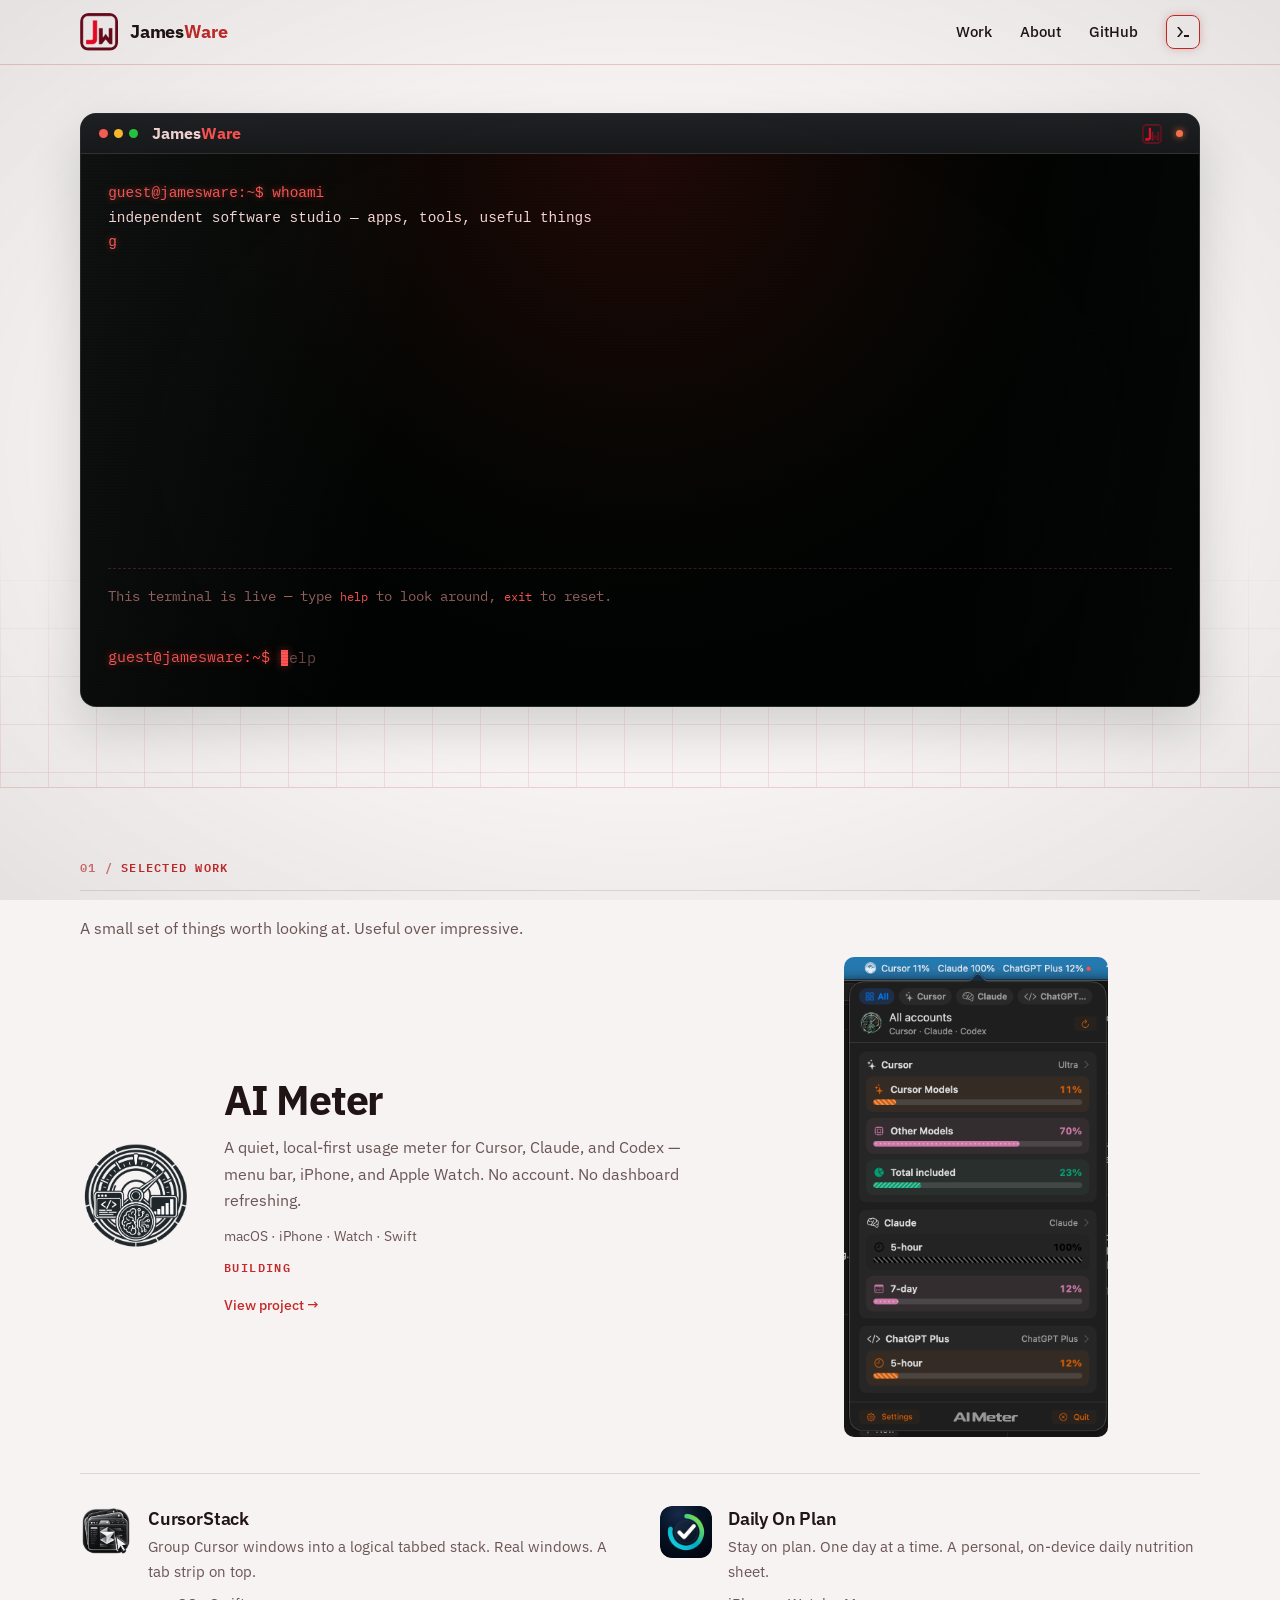
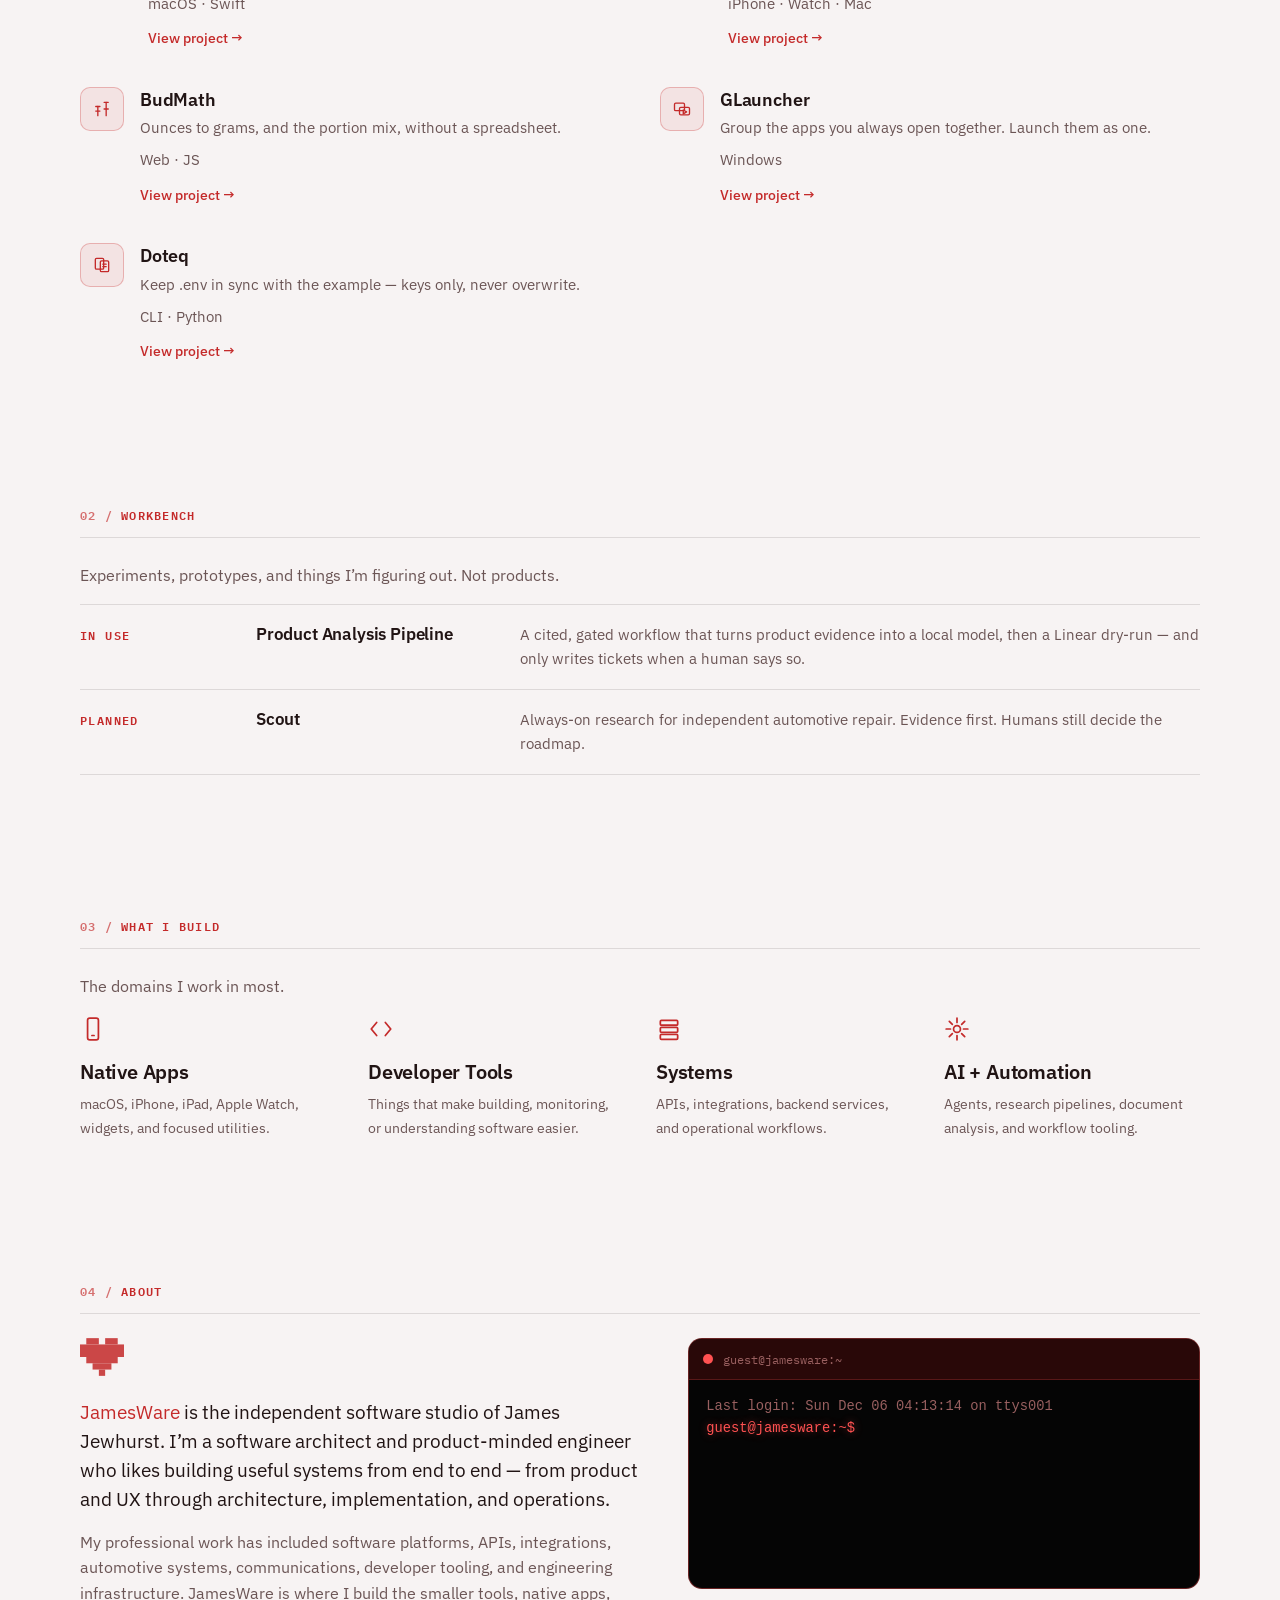
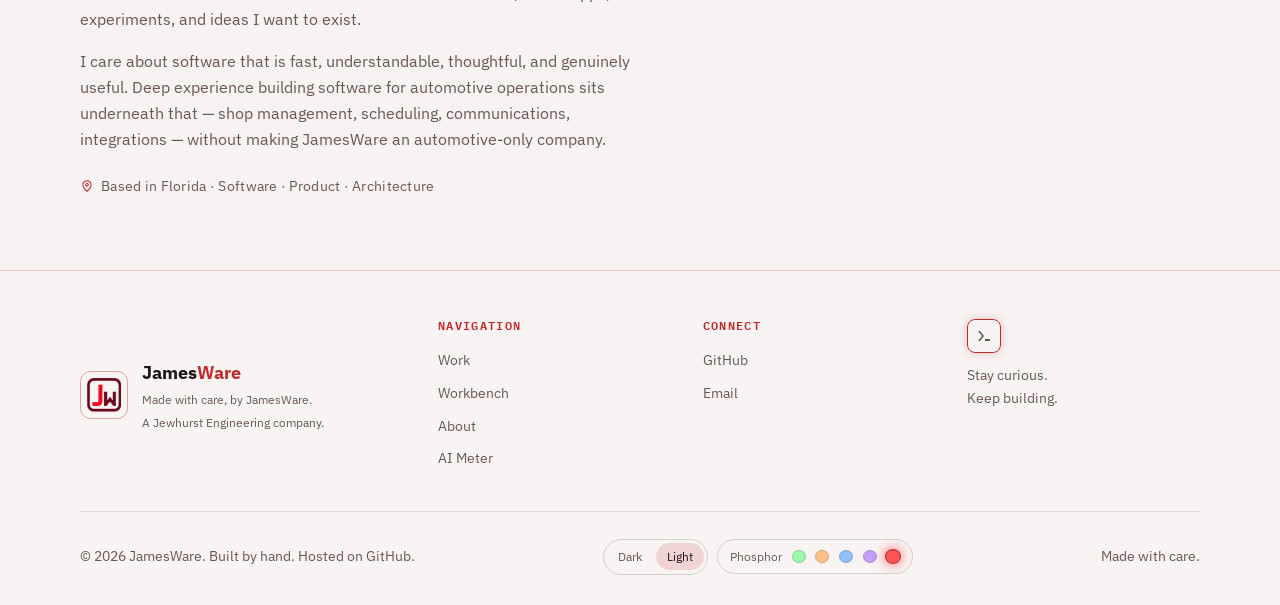
==== commit b585e1ee: "update email" ====
--- a/index.html
+++ b/index.html
@@ -496,7 +496,7 @@
             <!-- EDIT ME: replace GitHub and email with your real links -->
             <ul>
               <li><a href="https://github.com/JewhurstEngineering">GitHub</a></li>
-              <li><a href="mailto:hello@jamesware.dev">Email</a></li>
+              <li><a href="mailto:jameswaredotdev@gmail.com">Email</a></li>
             </ul>
           </div>
           <div class="stay">
